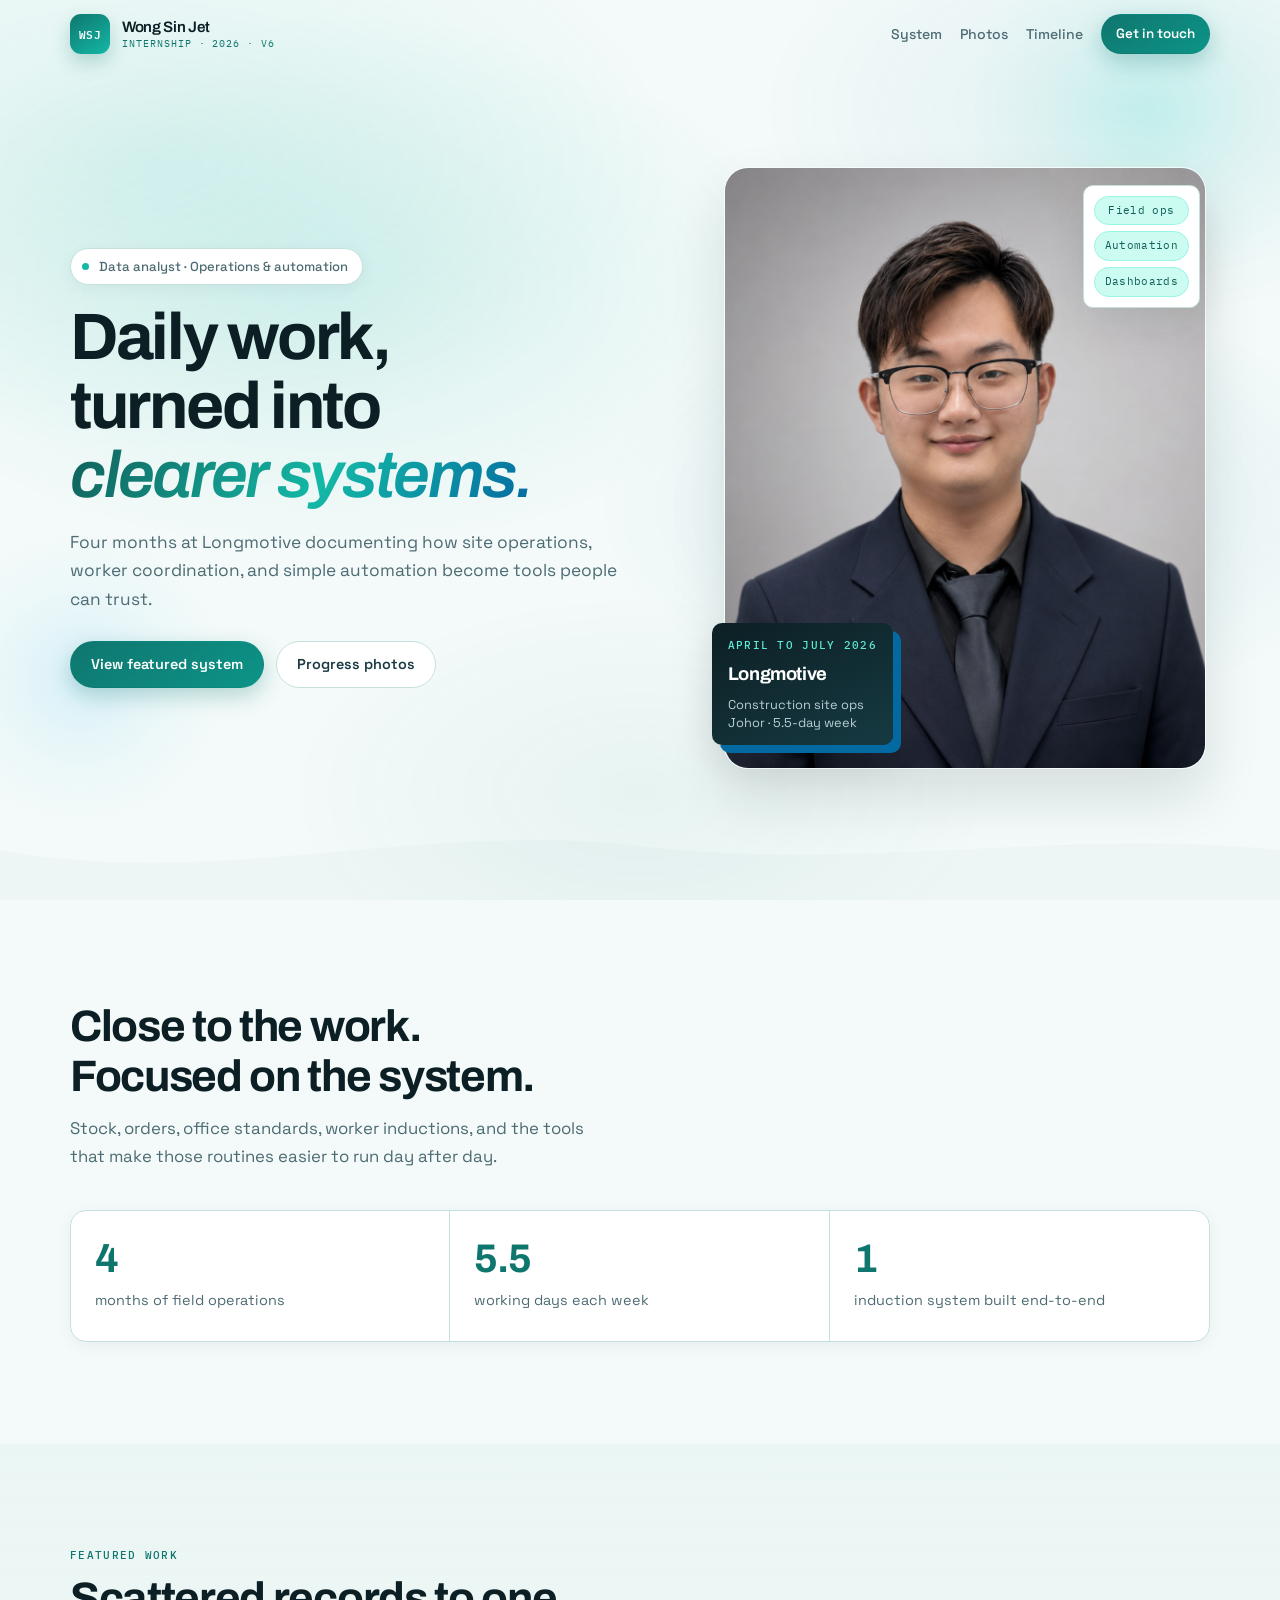
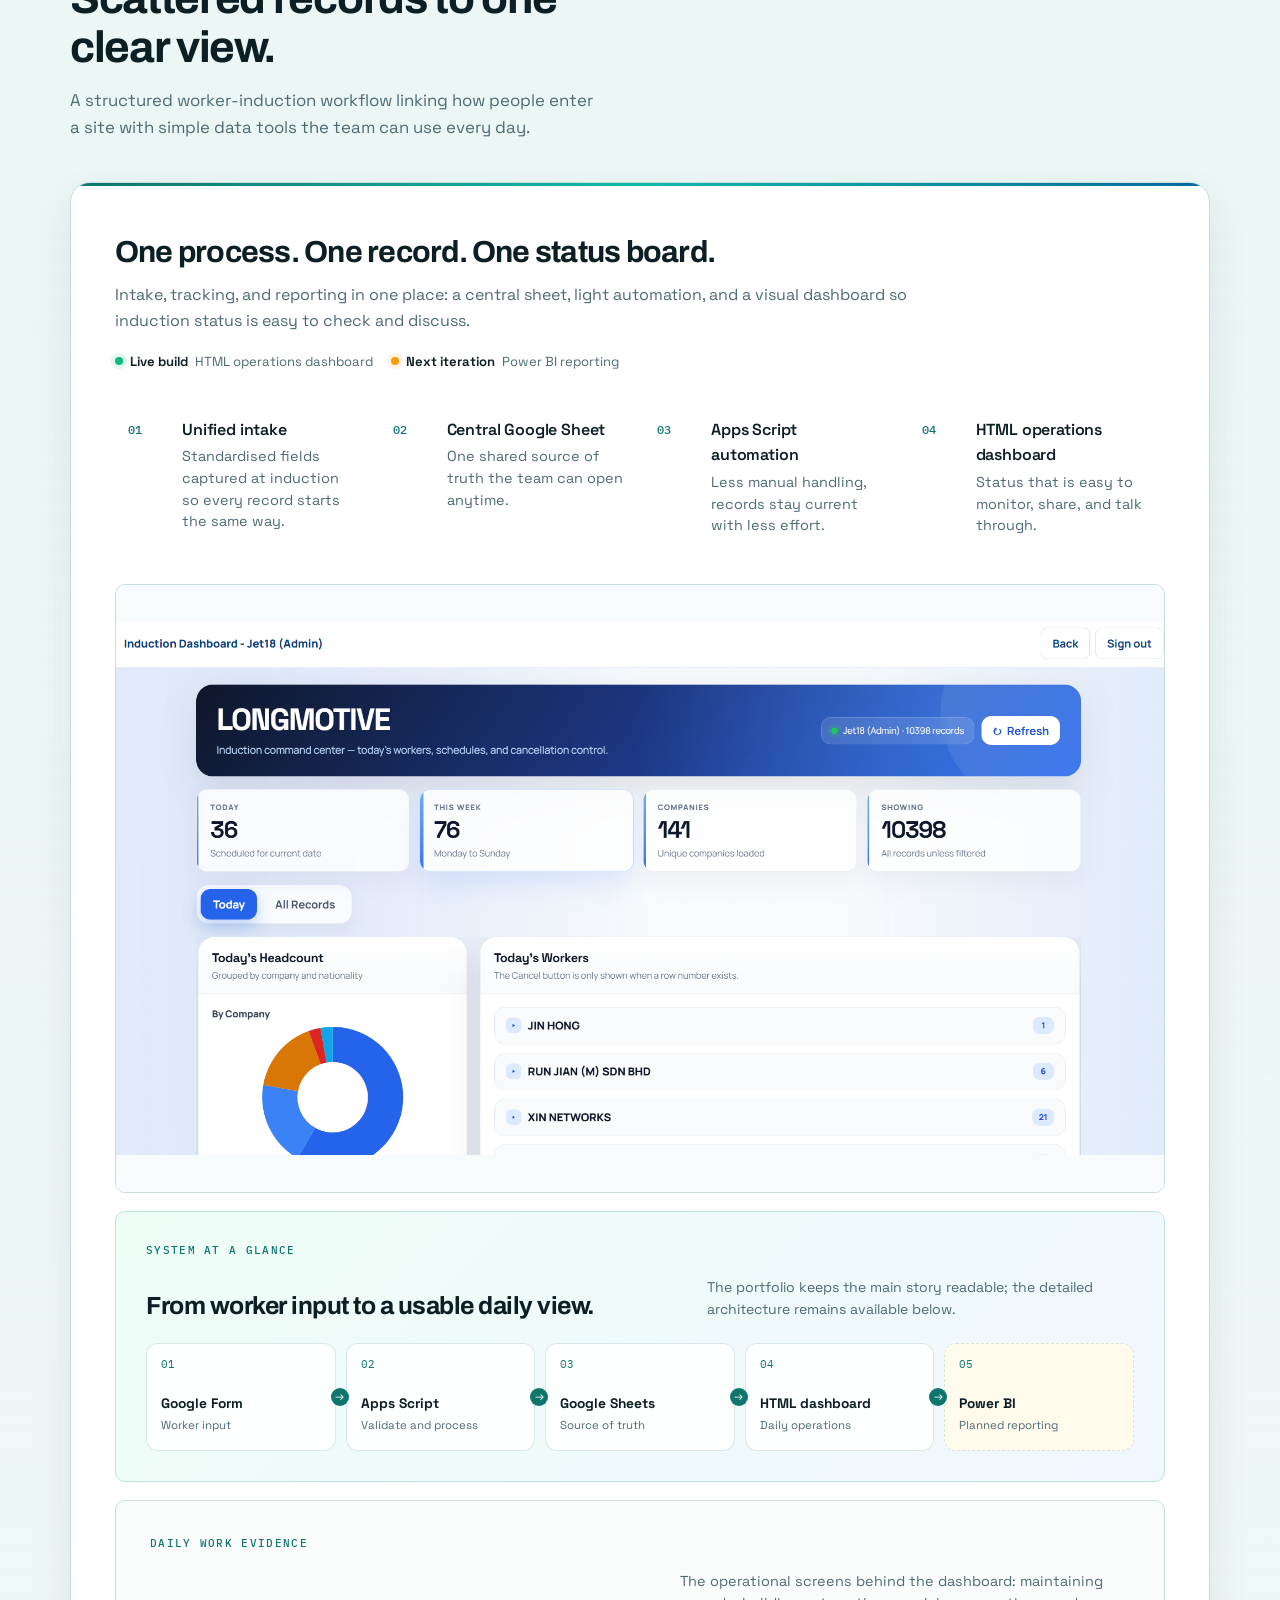
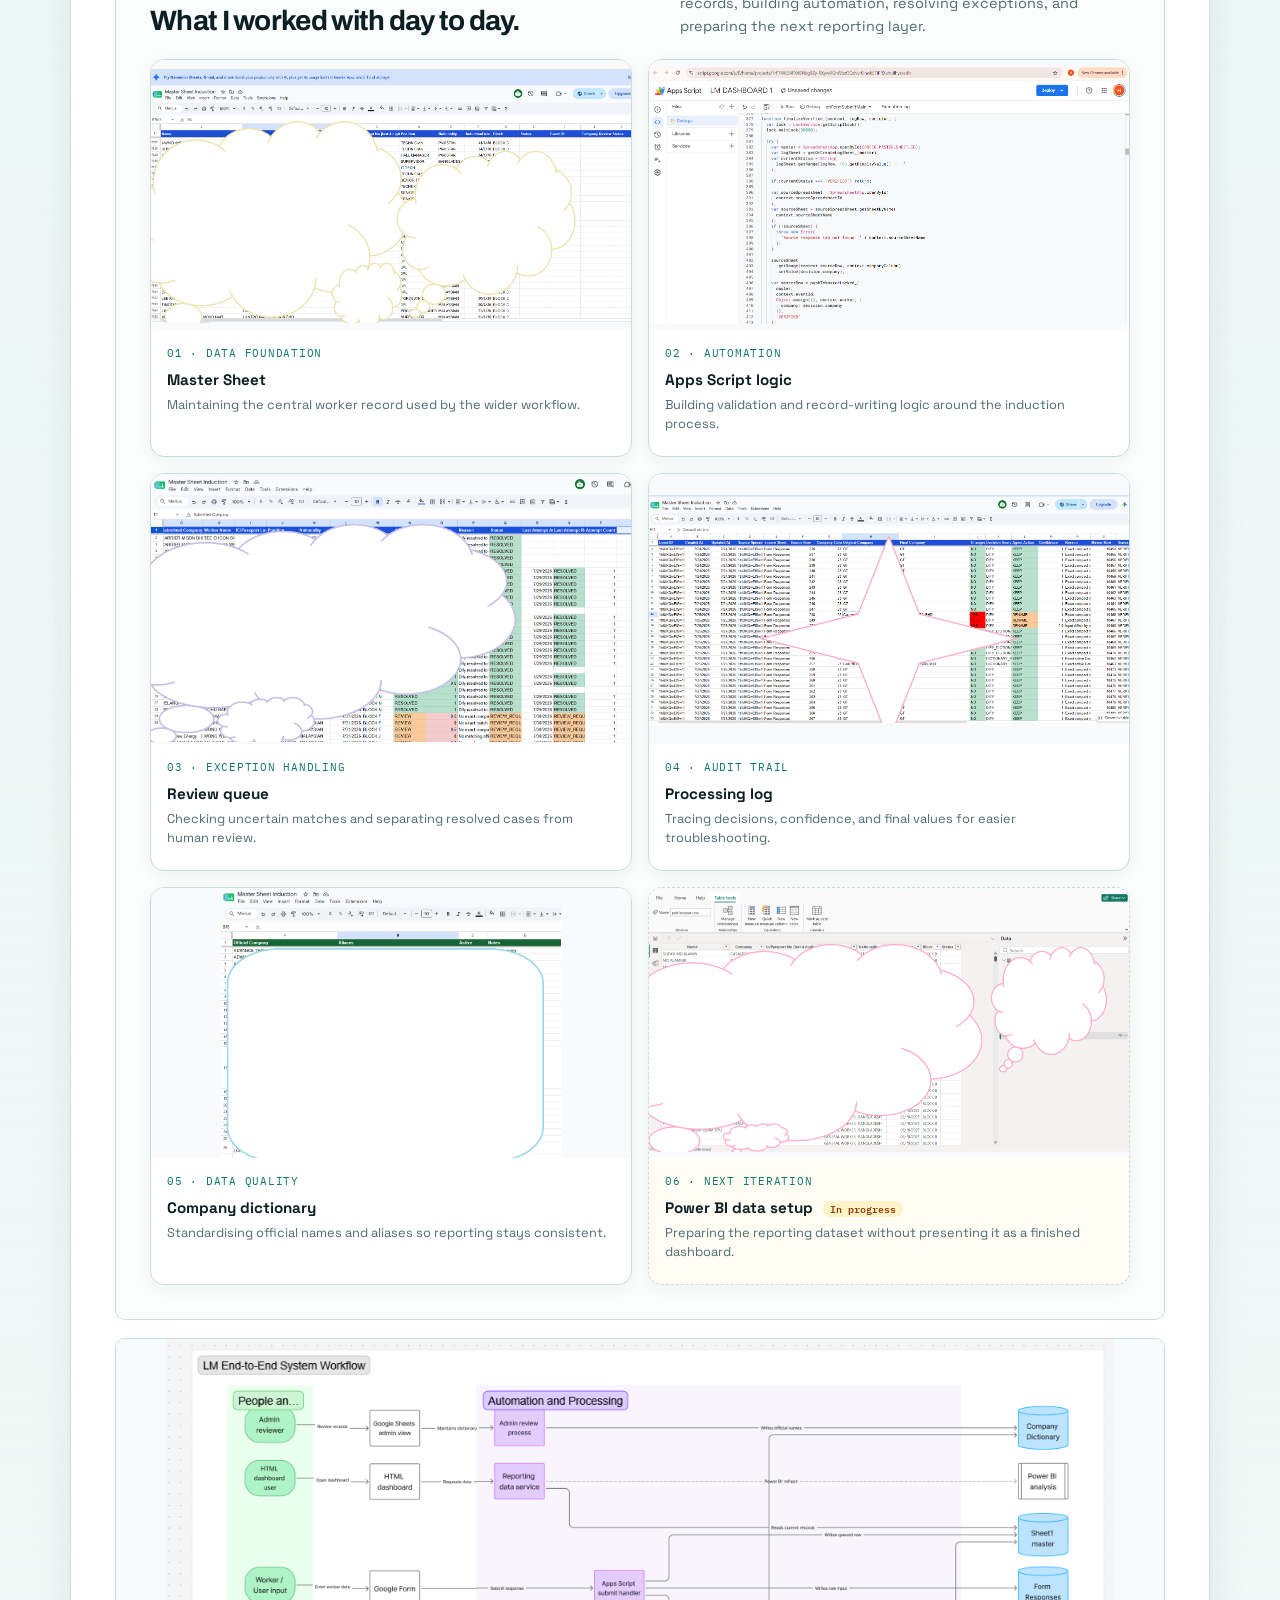
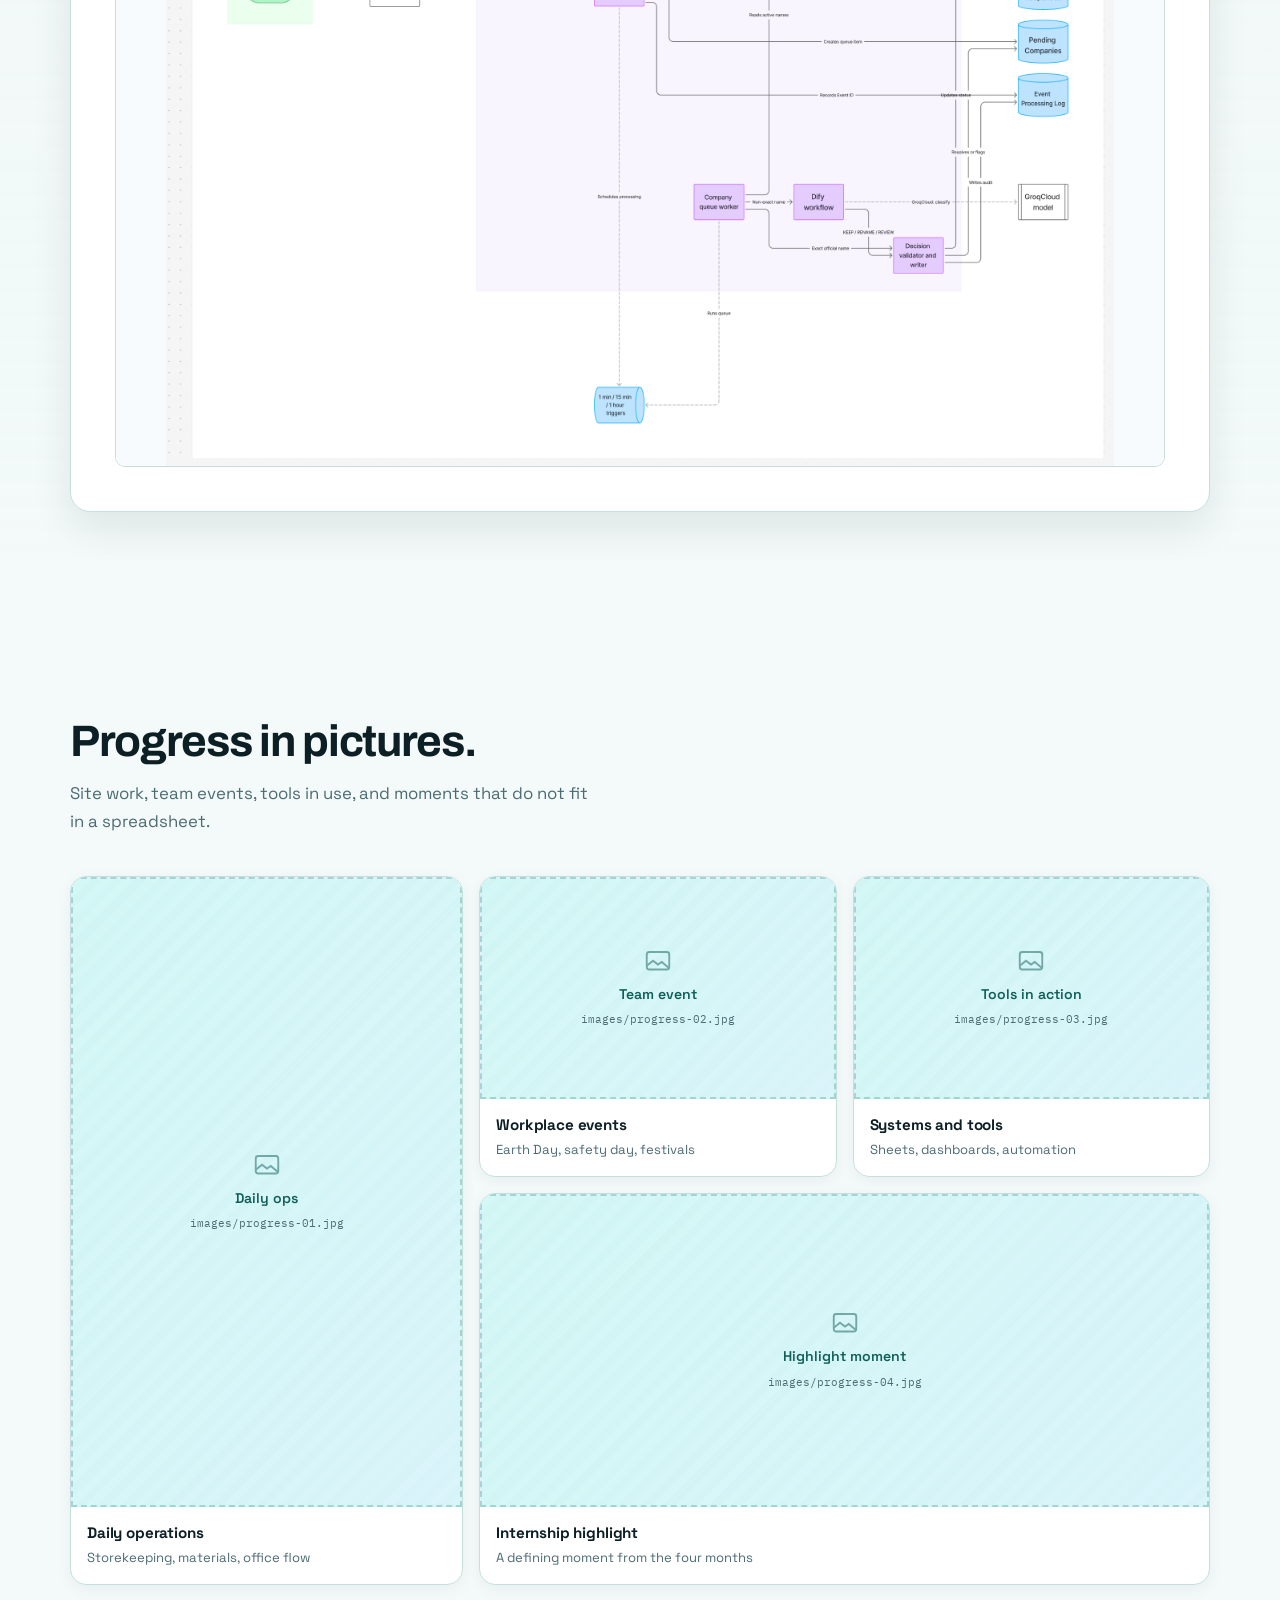
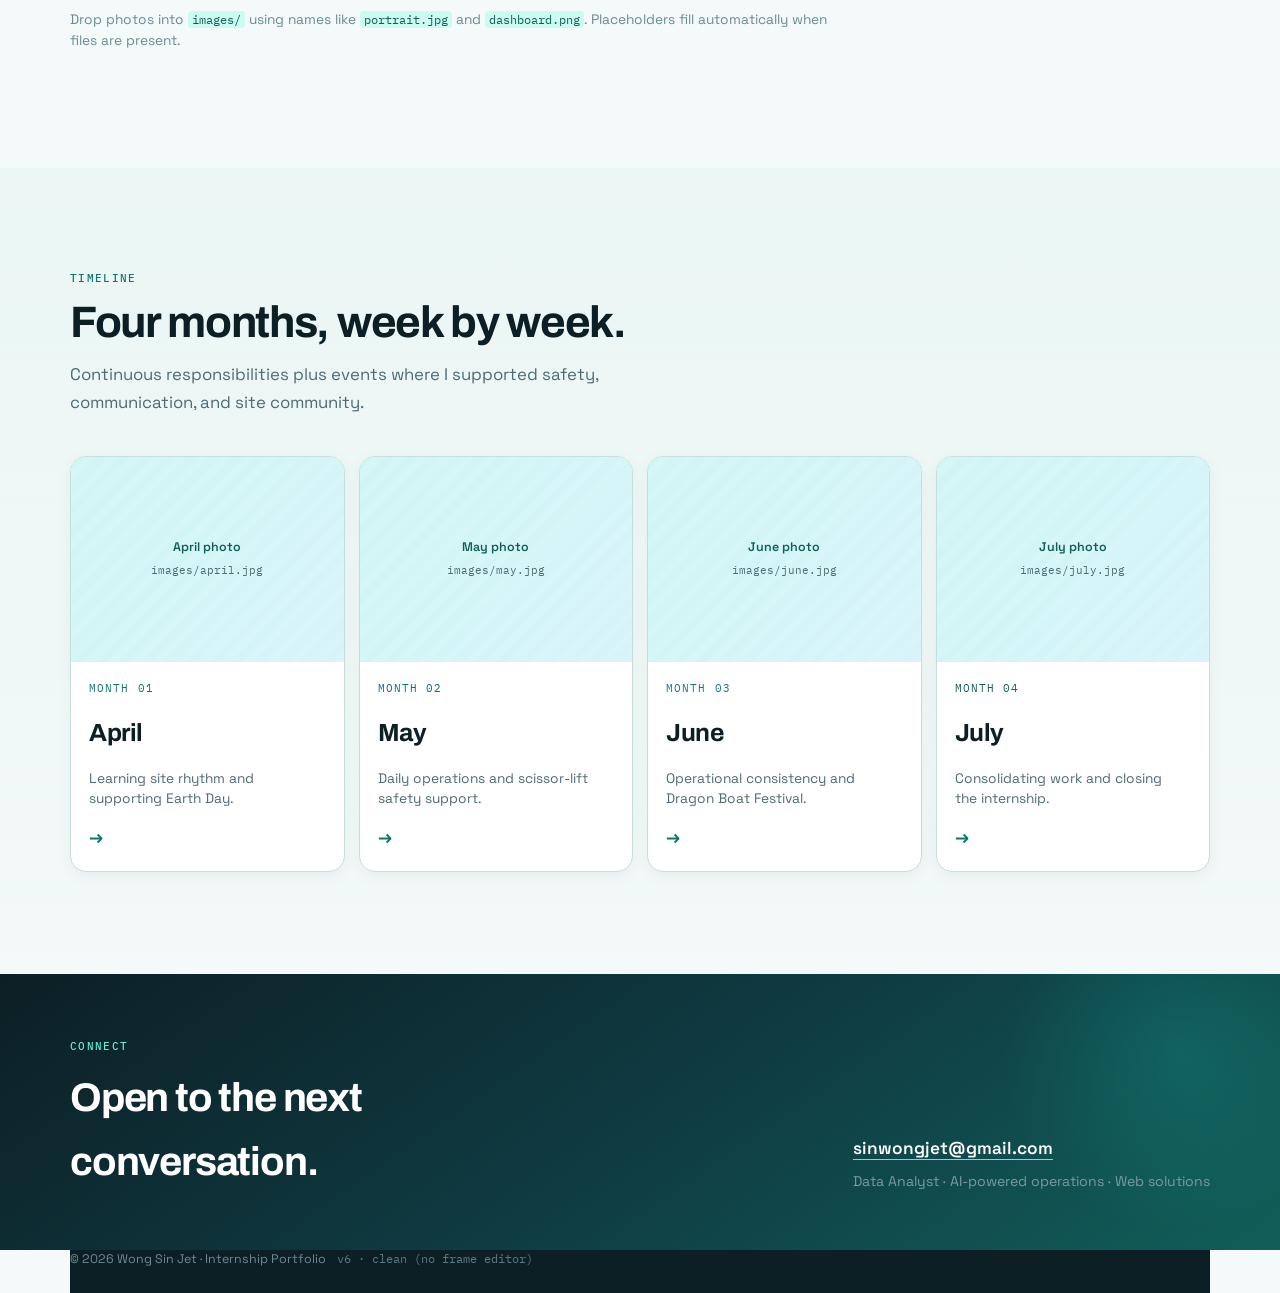
==== index.html @ 9bada12c "Add daily system work gallery" ====
<!DOCTYPE html>
<html lang="en">
<head>
  <meta charset="utf-8">
  <meta name="viewport" content="width=device-width, initial-scale=1">
  <title>Wong Sin Jet - Internship Portfolio 2026 (v6)</title>
  <meta name="description" content="Internship portfolio by Wong Sin Jet: four months of site operations, worker coordination, and practical automation at Longmotive.">
  <link rel="stylesheet" href="style-v6.css">
</head>
<body>
  <!-- Light ambient motion: soft orbs + few bubbles + one wave (no CSS blur filters) -->
  <div class="bg-glow" aria-hidden="true">
    <div class="water-wash"></div>
    <span class="orb orb-a"></span>
    <span class="orb orb-b"></span>
    <span class="orb orb-c"></span>
    <div class="bubbles">
      <span></span><span></span><span></span>
    </div>
    <div class="wave-band">
      <svg viewBox="0 0 2880 90" preserveAspectRatio="none" aria-hidden="true">
        <path d="M0,40 C240,80 480,10 720,36 C960,62 1200,18 1440,40 C1680,62 1920,10 2160,36 C2400,62 2640,18 2880,40 L2880,90 L0,90 Z"></path>
      </svg>
    </div>
  </div>

  <header class="site-header" id="top">
    <div class="header-inner">
      <a class="brand" href="index.html">
        <span class="brand-mark">WSJ</span>
        <span class="brand-text">Wong Sin Jet<small>Internship · 2026 · v6</small></span>
      </a>
      <nav class="nav-links" aria-label="Primary">
        <a href="#project">System</a>
        <a href="#gallery">Photos</a>
        <a href="#months">Timeline</a>
        <a class="btn btn-sm btn-primary" href="mailto:sinwongjet@gmail.com">Get in touch</a>
      </nav>
    </div>
  </header>

  <main>
    <!-- HERO: asymmetric split -->
    <section class="hero">
      <div class="wrap hero-grid">
        <div class="hero-copy reveal">
          <span class="pill">
            <span class="pill-dot" aria-hidden="true"></span>
            Data analyst · Operations &amp; automation
          </span>
          <h1>
            Daily work, turned into
            <em>clearer systems.</em>
          </h1>
          <p class="lead">
            Four months at Longmotive documenting how site operations, worker coordination,
            and simple automation become tools people can trust.
          </p>
          <div class="hero-actions">
            <a class="btn btn-primary" href="#project">View featured system</a>
            <a class="btn btn-ghost" href="#gallery">Progress photos</a>
          </div>
        </div>

        <div class="hero-visual reveal delay-1">
          <div class="portrait-frame">
            <div class="photo-slot portrait-slot">
              <img src="images/portrait.jpg" alt="Wong Sin Jet at Longmotive" data-photo>
              <div class="photo-placeholder">
                <svg viewBox="0 0 24 24" fill="none" stroke="currentColor" stroke-width="1.5" aria-hidden="true">
                  <path d="M12 12a4 4 0 1 0 0-8 4 4 0 0 0 0 8Z"/>
                  <path d="M4 20c0-3.3 3.6-6 8-6s8 2.7 8 6"/>
                </svg>
                <span>Personal photo</span>
                <small>images/portrait.jpg</small>
              </div>
            </div>
            <div class="float-card float-meta">
              <span class="eyebrow">April to July 2026</span>
              <strong>Longmotive</strong>
              <p>Construction site ops<br>Johor · 5.5-day week</p>
            </div>
            <div class="float-card float-tags" aria-hidden="true">
              <span>Field ops</span>
              <span>Automation</span>
              <span>Dashboards</span>
            </div>
          </div>
        </div>
      </div>
    </section>

    <!-- ROLE + METRICS -->
    <section class="section" id="role">
      <div class="wrap">
        <div class="section-head reveal">
          <h2>Close to the work.<br>Focused on the system.</h2>
          <p>
            Stock, orders, office standards, worker inductions, and the tools that make those
            routines easier to run day after day.
          </p>
        </div>
        <div class="stats reveal">
          <div class="stat">
            <b>4</b>
            <span>months of field operations</span>
          </div>
          <div class="stat">
            <b>5.5</b>
            <span>working days each week</span>
          </div>
          <div class="stat">
            <b>1</b>
            <span>induction system built end-to-end</span>
          </div>
        </div>
      </div>
    </section>

    <!-- FEATURED PROJECT -->
    <section class="section section-tint" id="project">
      <div class="wrap">
        <div class="section-head reveal">
          <span class="eyebrow">Featured work</span>
          <h2>Scattered records to one clear view.</h2>
          <p>
            A structured worker-induction workflow linking how people enter a site with
            simple data tools the team can use every day.
          </p>
        </div>

        <article class="project reveal">
          <div class="project-intro">
            <h3>One process. One record. One status board.</h3>
            <p>
              Intake, tracking, and reporting in one place: a central sheet, light automation,
              and a visual dashboard so induction status is easy to check and discuss.
            </p>
            <div class="project-status" aria-label="Project delivery status">
              <span><b class="status-dot live"></b><strong>Live build</strong> HTML operations dashboard</span>
              <span><b class="status-dot next"></b><strong>Next iteration</strong> Power BI reporting</span>
            </div>
          </div>

          <ol class="steps">
            <li>
              <div>
                <h4>Unified intake</h4>
                <p>Standardised fields captured at induction so every record starts the same way.</p>
              </div>
            </li>
            <li>
              <div>
                <h4>Central Google Sheet</h4>
                <p>One shared source of truth the team can open anytime.</p>
              </div>
            </li>
            <li>
              <div>
                <h4>Apps Script automation</h4>
                <p>Less manual handling, records stay current with less effort.</p>
              </div>
            </li>
            <li>
              <div>
                <h4>HTML operations dashboard</h4>
                <p>Status that is easy to monitor, share, and talk through.</p>
              </div>
            </li>
          </ol>

          <div class="shots">
            <figure class="shot shot-dashboard wide">
              <div class="photo-slot">
                <img src="images/dashboard.png" alt="Live Longmotive induction dashboard showing daily KPIs, company headcount, and worker records" data-photo>
                <div class="photo-placeholder">
                  <svg viewBox="0 0 24 24" fill="none" stroke="currentColor" stroke-width="1.5" aria-hidden="true">
                    <rect x="3" y="4" width="18" height="14" rx="2"/>
                    <path d="M7 14v-2M12 14V8M17 14v-4"/>
                  </svg>
                  <span>Dashboard</span>
                  <small>images/dashboard.png</small>
                </div>
              </div>
              <figcaption>
                <strong>Live operations dashboard</strong>
                <span>HTML dashboard · click the image to inspect the full interface</span>
              </figcaption>
            </figure>

            <section class="workflow-summary wide" aria-labelledby="workflow-summary-title">
              <div class="workflow-summary-copy">
                <span class="eyebrow">System at a glance</span>
                <h4 id="workflow-summary-title">From worker input to a usable daily view.</h4>
                <p>The portfolio keeps the main story readable; the detailed architecture remains available below.</p>
              </div>
              <ol class="flow-track">
                <li><span>01</span><strong>Google Form</strong><small>Worker input</small></li>
                <li><span>02</span><strong>Apps Script</strong><small>Validate and process</small></li>
                <li><span>03</span><strong>Google Sheets</strong><small>Source of truth</small></li>
                <li><span>04</span><strong>HTML dashboard</strong><small>Daily operations</small></li>
                <li class="planned"><span>05</span><strong>Power BI</strong><small>Planned reporting</small></li>
              </ol>
            </section>

            <section class="daily-work wide" aria-labelledby="daily-work-title">
              <div class="daily-work-head">
                <span class="eyebrow">Daily work evidence</span>
                <h4 id="daily-work-title">What I worked with day to day.</h4>
                <p>
                  The operational screens behind the dashboard: maintaining records,
                  building automation, resolving exceptions, and preparing the next reporting layer.
                </p>
              </div>

              <div class="daily-work-grid">
                <figure class="work-shot">
                  <div class="photo-slot">
                    <img src="images/daily-master-sheet.png" alt="Master Sheet Induction used as the central source of truth for worker records" data-photo loading="lazy" decoding="async">
                    <div class="photo-placeholder">
                      <span>Master Sheet</span>
                      <small>images/daily-master-sheet.png</small>
                    </div>
                  </div>
                  <figcaption>
                    <span class="work-kicker">01 · Data foundation</span>
                    <strong>Master Sheet</strong>
                    <span>Maintaining the central worker record used by the wider workflow.</span>
                  </figcaption>
                </figure>

                <figure class="work-shot">
                  <div class="photo-slot">
                    <img src="images/daily-apps-script.png" alt="Google Apps Script code used to validate, process, and write verified induction records" data-photo loading="lazy" decoding="async">
                    <div class="photo-placeholder">
                      <span>Apps Script</span>
                      <small>images/daily-apps-script.png</small>
                    </div>
                  </div>
                  <figcaption>
                    <span class="work-kicker">02 · Automation</span>
                    <strong>Apps Script logic</strong>
                    <span>Building validation and record-writing logic around the induction process.</span>
                  </figcaption>
                </figure>

                <figure class="work-shot">
                  <div class="photo-slot">
                    <img src="images/daily-review-queue.png" alt="Google Sheet review queue showing resolved and review-required company matching cases" data-photo loading="lazy" decoding="async">
                    <div class="photo-placeholder">
                      <span>Review Queue</span>
                      <small>images/daily-review-queue.png</small>
                    </div>
                  </div>
                  <figcaption>
                    <span class="work-kicker">03 · Exception handling</span>
                    <strong>Review queue</strong>
                    <span>Checking uncertain matches and separating resolved cases from human review.</span>
                  </figcaption>
                </figure>

                <figure class="work-shot">
                  <div class="photo-slot">
                    <img src="images/daily-processing-log.png" alt="Event processing log recording source data, decisions, confidence, and final company values" data-photo loading="lazy" decoding="async">
                    <div class="photo-placeholder">
                      <span>Processing Log</span>
                      <small>images/daily-processing-log.png</small>
                    </div>
                  </div>
                  <figcaption>
                    <span class="work-kicker">04 · Audit trail</span>
                    <strong>Processing log</strong>
                    <span>Tracing decisions, confidence, and final values for easier troubleshooting.</span>
                  </figcaption>
                </figure>

                <figure class="work-shot">
                  <div class="photo-slot">
                    <img src="images/daily-company-dictionary.png" alt="Company dictionary Google Sheet containing approved company names, aliases, and active status" data-photo loading="lazy" decoding="async">
                    <div class="photo-placeholder">
                      <span>Company Dictionary</span>
                      <small>images/daily-company-dictionary.png</small>
                    </div>
                  </div>
                  <figcaption>
                    <span class="work-kicker">05 · Data quality</span>
                    <strong>Company dictionary</strong>
                    <span>Standardising official names and aliases so reporting stays consistent.</span>
                  </figcaption>
                </figure>

                <figure class="work-shot work-shot-planned">
                  <div class="photo-slot">
                    <img src="images/daily-power-bi-setup.png" alt="Power BI data table setup for the planned reporting dashboard" data-photo loading="lazy" decoding="async">
                    <div class="photo-placeholder">
                      <span>Power BI Setup</span>
                      <small>images/daily-power-bi-setup.png</small>
                    </div>
                  </div>
                  <figcaption>
                    <span class="work-kicker">06 · Next iteration</span>
                    <strong>Power BI data setup <small class="work-badge">In progress</small></strong>
                    <span>Preparing the reporting dataset without presenting it as a finished dashboard.</span>
                  </figcaption>
                </figure>
              </div>
            </section>

            <figure class="shot shot-workflow wide">
              <div class="photo-slot">
                <img src="images/workflow.png" alt="Detailed end-to-end system workflow linking people, automation, data stores, dashboard, and planned Power BI reporting" data-photo>
                <div class="photo-placeholder">
                  <svg viewBox="0 0 24 24" fill="none" stroke="currentColor" stroke-width="1.5" aria-hidden="true">
                    <rect x="3" y="4" width="18" height="14" rx="2"/>
                    <path d="M3 15l5-4 4 3 3-2 6 5"/>
                  </svg>
                  <span>Workflow overview</span>
                  <small>images/workflow.png</small>
                </div>
              </div>
              <figcaption>
                <strong>Detailed system architecture</strong>
                <span>Full workflow · click to open at the largest available size</span>
              </figcaption>
            </figure>
          </div>
        </article>
      </div>
    </section>

    <!-- PROGRESS PHOTOS -->
    <section class="section" id="gallery">
      <div class="wrap">
        <div class="section-head reveal">
          <h2>Progress in pictures.</h2>
          <p>
            Site work, team events, tools in use, and moments that do not fit in a spreadsheet.
          </p>
        </div>

        <div class="gallery reveal">
          <figure class="gallery-item tall">
            <div class="photo-slot">
              <img src="images/progress-01.jpg" alt="Daily site operations" data-photo>
              <div class="photo-placeholder">
                <svg viewBox="0 0 24 24" fill="none" stroke="currentColor" stroke-width="1.5" aria-hidden="true">
                  <rect x="3" y="4" width="18" height="14" rx="2"/>
                  <path d="M3 15l5-4 4 3 3-2 6 5"/>
                </svg>
                <span>Daily ops</span>
                <small>images/progress-01.jpg</small>
              </div>
            </div>
            <figcaption>
              <strong>Daily operations</strong>
              <span>Storekeeping, materials, office flow</span>
            </figcaption>
          </figure>

          <figure class="gallery-item">
            <div class="photo-slot">
              <img src="images/progress-02.jpg" alt="Workplace event" data-photo>
              <div class="photo-placeholder">
                <svg viewBox="0 0 24 24" fill="none" stroke="currentColor" stroke-width="1.5" aria-hidden="true">
                  <rect x="3" y="4" width="18" height="14" rx="2"/>
                  <path d="M3 15l5-4 4 3 3-2 6 5"/>
                </svg>
                <span>Team event</span>
                <small>images/progress-02.jpg</small>
              </div>
            </div>
            <figcaption>
              <strong>Workplace events</strong>
              <span>Earth Day, safety day, festivals</span>
            </figcaption>
          </figure>

          <figure class="gallery-item">
            <div class="photo-slot">
              <img src="images/progress-03.jpg" alt="Tools and systems" data-photo>
              <div class="photo-placeholder">
                <svg viewBox="0 0 24 24" fill="none" stroke="currentColor" stroke-width="1.5" aria-hidden="true">
                  <rect x="3" y="4" width="18" height="14" rx="2"/>
                  <path d="M3 15l5-4 4 3 3-2 6 5"/>
                </svg>
                <span>Tools in action</span>
                <small>images/progress-03.jpg</small>
              </div>
            </div>
            <figcaption>
              <strong>Systems and tools</strong>
              <span>Sheets, dashboards, automation</span>
            </figcaption>
          </figure>

          <figure class="gallery-item wide">
            <div class="photo-slot">
              <img src="images/progress-04.jpg" alt="Internship highlight" data-photo>
              <div class="photo-placeholder">
                <svg viewBox="0 0 24 24" fill="none" stroke="currentColor" stroke-width="1.5" aria-hidden="true">
                  <rect x="3" y="4" width="18" height="14" rx="2"/>
                  <path d="M3 15l5-4 4 3 3-2 6 5"/>
                </svg>
                <span>Highlight moment</span>
                <small>images/progress-04.jpg</small>
              </div>
            </div>
            <figcaption>
              <strong>Internship highlight</strong>
              <span>A defining moment from the four months</span>
            </figcaption>
          </figure>
        </div>

        <p class="gallery-hint reveal">
          Drop photos into <code>images/</code> using names like <code>portrait.jpg</code> and
          <code>dashboard.png</code>. Placeholders fill automatically when files are present.
        </p>
      </div>
    </section>

    <!-- TIMELINE -->
    <section class="section section-tint" id="months">
      <div class="wrap">
        <div class="section-head reveal">
          <span class="eyebrow">Timeline</span>
          <h2>Four months, week by week.</h2>
          <p>
            Continuous responsibilities plus events where I supported safety, communication,
            and site community.
          </p>
        </div>

        <div class="month-grid">
          <a class="month reveal delay-1" href="april.html">
            <div class="month-photo photo-slot">
              <img src="images/april.jpg" alt="April internship" data-photo>
              <div class="photo-placeholder compact">
                <span>April photo</span>
                <small>images/april.jpg</small>
              </div>
            </div>
            <div class="month-body">
              <span class="num">Month 01</span>
              <h3>April</h3>
              <p>Learning site rhythm and supporting Earth Day.</p>
              <span class="arrow" aria-hidden="true">→</span>
            </div>
          </a>

          <a class="month reveal delay-2" href="may.html">
            <div class="month-photo photo-slot">
              <img src="images/may.jpg" alt="May internship" data-photo>
              <div class="photo-placeholder compact">
                <span>May photo</span>
                <small>images/may.jpg</small>
              </div>
            </div>
            <div class="month-body">
              <span class="num">Month 02</span>
              <h3>May</h3>
              <p>Daily operations and scissor-lift safety support.</p>
              <span class="arrow" aria-hidden="true">→</span>
            </div>
          </a>

          <a class="month reveal delay-3" href="june.html">
            <div class="month-photo photo-slot">
              <img src="images/june.jpg" alt="June internship" data-photo>
              <div class="photo-placeholder compact">
                <span>June photo</span>
                <small>images/june.jpg</small>
              </div>
            </div>
            <div class="month-body">
              <span class="num">Month 03</span>
              <h3>June</h3>
              <p>Operational consistency and Dragon Boat Festival.</p>
              <span class="arrow" aria-hidden="true">→</span>
            </div>
          </a>

          <a class="month reveal delay-4" href="july.html">
            <div class="month-photo photo-slot">
              <img src="images/july.jpg" alt="July internship" data-photo>
              <div class="photo-placeholder compact">
                <span>July photo</span>
                <small>images/july.jpg</small>
              </div>
            </div>
            <div class="month-body">
              <span class="num">Month 04</span>
              <h3>July</h3>
              <p>Consolidating work and closing the internship.</p>
              <span class="arrow" aria-hidden="true">→</span>
            </div>
          </a>
        </div>
      </div>
    </section>
  </main>

  <section class="contact">
    <div class="wrap contact-grid reveal">
      <div>
        <span class="eyebrow">Connect</span>
        <h2>Open to the next conversation.</h2>
      </div>
      <p>
        <a href="mailto:sinwongjet@gmail.com">sinwongjet@gmail.com</a>
        <span class="role-line">Data Analyst · AI-powered operations · Web solutions</span>
      </p>
    </div>
  </section>

  <footer class="footer wrap">
    © 2026 Wong Sin Jet · Internship Portfolio
    <span class="version-tag">v6 · clean (no frame editor)</span>
  </footer>

  <script>
    (function () {
      var header = document.querySelector('.site-header');
      if (header) {
        var onScroll = function () {
          header.classList.toggle('scrolled', window.scrollY > 10);
        };
        onScroll();
        window.addEventListener('scroll', onScroll, { passive: true });
      }

      document.querySelectorAll('img[data-photo]').forEach(function (img) {
        var slot = img.closest('.photo-slot');
        function show() { if (slot) slot.classList.add('has-image'); }
        function hide() {
          img.style.display = 'none';
          if (slot) slot.classList.remove('has-image');
        }
        img.addEventListener('load', show);
        img.addEventListener('error', hide);
        if (img.complete) {
          if (img.naturalWidth > 0) show();
          else hide();
        }
      });

      var reveals = document.querySelectorAll('.reveal');
      if (!reveals.length) return;
      if (window.matchMedia('(prefers-reduced-motion: reduce)').matches) {
        reveals.forEach(function (el) { el.classList.add('visible'); });
        return;
      }
      if (!('IntersectionObserver' in window)) {
        reveals.forEach(function (el) { el.classList.add('visible'); });
        return;
      }
      var observer = new IntersectionObserver(function (entries) {
        entries.forEach(function (entry) {
          if (entry.isIntersecting) {
            entry.target.classList.add('visible');
            observer.unobserve(entry.target);
          }
        });
      }, { threshold: 0.12, rootMargin: '0px 0px -36px 0px' });
      reveals.forEach(function (el) { observer.observe(el); });
    })();
  </script>
  <script src="lightbox.js"></script>
</body>
</html>
---- style-v6.css ----
/* Wong Sin Jet Portfolio — v4 (smooth + light ambient motion)
   Same design as v3, with cheap GPU-friendly background animation:
   - Soft radial orbs (NO filter:blur, NO mix-blend-mode)
   - Only animate transform + opacity
   - 3 bubbles + 1 slow wash drift + optional soft wave
   - Still much lighter than v1/v2
*/

@import url('https://fonts.googleapis.com/css2?family=Archivo:ital,wght@0,400;0,500;0,600;0,700;1,500&family=IBM+Plex+Mono:wght@400;500&family=Space+Grotesk:wght@400;500;600;700&display=swap');

:root {
  --ink: #0c1f24;
  --ink-soft: #1a3a42;
  --muted: #4d6b73;
  --muted-2: #6b8a92;
  --paper: #f3faf9;
  --paper-2: #e6f4f2;
  --line: #c5e0dc;
  --line-soft: rgba(15, 118, 110, 0.1);
  --primary: #0f766e;
  --primary-bright: #14b8a6;
  --primary-deep: #115e59;
  --accent: #0369a1;
  --accent-soft: #e0f2fe;
  --aqua: #ccfbf1;
  --card: #ffffff;
  --shadow-sm: 0 4px 16px rgba(12, 31, 36, 0.05);
  --shadow-md: 0 16px 40px rgba(12, 31, 36, 0.09);
  --shadow-lg: 0 28px 56px rgba(12, 31, 36, 0.12);
  --radius: 16px;
  --radius-sm: 10px;
  --radius-pill: 999px;
  --ease: cubic-bezier(0.16, 1, 0.3, 1);
  --font-display: 'Archivo', system-ui, sans-serif;
  --font-body: 'Space Grotesk', system-ui, sans-serif;
  --font-mono: 'IBM Plex Mono', ui-monospace, monospace;
  --header-h: 68px;
  --space-section: clamp(4.5rem, 8vw, 7rem);
}

*, *::before, *::after { box-sizing: border-box; }
html { scroll-behavior: smooth; }
body {
  margin: 0;
  color: var(--ink);
  background: var(--paper);
  font-family: var(--font-body);
  font-size: 16px;
  line-height: 1.6;
  overflow-x: hidden;
  -webkit-font-smoothing: antialiased;
}
img { max-width: 100%; display: block; }
a { color: inherit; text-decoration: none; }
h1, h2, h3, h4, p { margin-top: 0; text-wrap: pretty; }
button, a, .btn, .month { cursor: pointer; }

.wrap {
  width: min(1140px, calc(100% - 48px));
  margin-inline: auto;
}

/* ========== AMBIENT (light motion, cheap) ==========
   Safe rules:
   - animate ONLY transform / opacity
   - soft color via radial-gradient (already soft) — never filter:blur()
   - no mix-blend-mode, no backdrop-filter on this layer
   - few elements only
*/
.bg-glow {
  position: fixed;
  inset: 0;
  pointer-events: none;
  z-index: 0;
  overflow: hidden;
  background:
    radial-gradient(ellipse 70% 55% at 12% 18%, rgba(20, 184, 166, 0.10) 0%, transparent 58%),
    radial-gradient(ellipse 55% 45% at 88% 12%, rgba(3, 105, 161, 0.07) 0%, transparent 52%),
    radial-gradient(ellipse 50% 40% at 50% 88%, rgba(15, 118, 110, 0.05) 0%, transparent 55%);
}

/* slow wash drift — one layer, transform only */
.water-wash {
  position: absolute;
  inset: -12%;
  background:
    radial-gradient(ellipse 50% 40% at 30% 35%, rgba(20, 184, 166, 0.12) 0%, transparent 60%),
    radial-gradient(ellipse 45% 35% at 72% 55%, rgba(3, 105, 161, 0.09) 0%, transparent 55%);
  animation: wash-drift 28s ease-in-out infinite alternate;
}

/* soft orbs: NO filter:blur — gradient already soft */
.orb {
  position: absolute;
  border-radius: 50%;
  opacity: 0.55;
  animation: orb-float 22s ease-in-out infinite alternate;
}
.orb-a {
  width: 380px;
  height: 380px;
  top: -80px;
  right: -60px;
  background: radial-gradient(circle, rgba(94, 234, 212, 0.45) 0%, rgba(94, 234, 212, 0.12) 40%, transparent 68%);
  animation-duration: 26s;
}
.orb-b {
  width: 300px;
  height: 300px;
  bottom: 8%;
  left: -70px;
  background: radial-gradient(circle, rgba(125, 211, 252, 0.4) 0%, rgba(125, 211, 252, 0.1) 42%, transparent 68%);
  animation-duration: 30s;
  animation-delay: -8s;
}
.orb-c {
  width: 220px;
  height: 220px;
  top: 42%;
  right: 18%;
  background: radial-gradient(circle, rgba(15, 118, 110, 0.22) 0%, transparent 70%);
  opacity: 0.4;
  animation-duration: 24s;
  animation-delay: -4s;
}

/* 3 small bubbles only */
.bubbles {
  position: absolute;
  inset: 0;
}
.bubbles span {
  position: absolute;
  bottom: -24px;
  border-radius: 50%;
  border: 1px solid rgba(15, 118, 110, 0.14);
  background: radial-gradient(circle at 30% 30%, rgba(255, 255, 255, 0.55), rgba(153, 246, 228, 0.12) 50%, transparent 70%);
  animation: bubble-rise linear infinite;
  opacity: 0;
}
.bubbles span:nth-child(1) {
  left: 18%;
  width: 8px;
  height: 8px;
  animation-duration: 18s;
}
.bubbles span:nth-child(2) {
  left: 52%;
  width: 11px;
  height: 11px;
  animation-duration: 22s;
  animation-delay: 4s;
}
.bubbles span:nth-child(3) {
  left: 78%;
  width: 7px;
  height: 7px;
  animation-duration: 16s;
  animation-delay: 9s;
}

/* single soft wave band */
.wave-band {
  position: absolute;
  left: 0;
  right: 0;
  bottom: 0;
  height: 90px;
  opacity: 0.35;
  overflow: hidden;
}
.wave-band svg {
  position: absolute;
  left: 0;
  bottom: 0;
  width: 200%;
  height: 100%;
  min-width: 1000px;
  fill: rgba(15, 118, 110, 0.07);
  animation: wave-slide 24s linear infinite;
}

/* unused heavy layers stay hidden if old markup sneaks in */
.water-caustics {
  display: none !important;
}

@keyframes wash-drift {
  from { transform: translate3d(0, 0, 0) scale(1); }
  to { transform: translate3d(-2.5%, 1.5%, 0) scale(1.04); }
}
@keyframes orb-float {
  from { transform: translate3d(0, 0, 0); }
  to { transform: translate3d(18px, -22px, 0); }
}
@keyframes bubble-rise {
  0% {
    transform: translate3d(0, 0, 0);
    opacity: 0;
  }
  12% { opacity: 0.4; }
  100% {
    transform: translate3d(8px, -100vh, 0);
    opacity: 0;
  }
}
@keyframes wave-slide {
  from { transform: translate3d(0, 0, 0); }
  to { transform: translate3d(-50%, 0, 0); }
}

/* ========== HEADER ========== */
.site-header {
  position: sticky;
  top: 0;
  z-index: 100;
  height: var(--header-h);
  display: flex;
  align-items: center;
  transition: background 0.3s var(--ease), box-shadow 0.3s var(--ease), backdrop-filter 0.3s;
}
.site-header.scrolled {
  /* solid-ish fill instead of live backdrop-filter blur (saves GPU on scroll) */
  background: rgba(243, 250, 249, 0.97);
  box-shadow: 0 1px 0 var(--line-soft), var(--shadow-sm);
}
.header-inner {
  display: flex;
  align-items: center;
  justify-content: space-between;
  gap: 20px;
  width: min(1140px, calc(100% - 48px));
  margin-inline: auto;
}
.brand {
  display: flex;
  align-items: center;
  gap: 12px;
  font-weight: 600;
  font-family: var(--font-display);
  letter-spacing: -0.02em;
}
.brand-mark {
  width: 40px; height: 40px;
  border-radius: 11px;
  display: grid;
  place-items: center;
  background: linear-gradient(145deg, var(--primary) 0%, var(--primary-bright) 100%);
  color: #fff;
  font-size: 0.68rem;
  font-family: var(--font-mono);
  letter-spacing: 0.04em;
  box-shadow: 0 8px 18px rgba(15, 118, 110, 0.25);
  transition: transform 0.3s var(--ease);
  flex-shrink: 0;
}
.brand:hover .brand-mark { transform: rotate(-5deg) scale(1.04); }
.brand-text {
  display: flex;
  flex-direction: column;
  line-height: 1.15;
  font-size: 0.95rem;
}
.brand-text small {
  font-family: var(--font-mono);
  font-size: 0.6rem;
  font-weight: 400;
  letter-spacing: 0.1em;
  text-transform: uppercase;
  color: var(--primary);
  margin-top: 2px;
}
.nav-links {
  display: flex;
  align-items: center;
  gap: 6px 18px;
  flex-wrap: wrap;
  font-size: 0.88rem;
  color: var(--muted);
  font-weight: 500;
}
.nav-links a:not(.btn) {
  position: relative;
  padding: 6px 0;
  transition: color 0.2s;
}
.nav-links a:not(.btn):hover { color: var(--ink); }
.nav-links a:not(.btn)::after {
  content: '';
  position: absolute;
  left: 0; bottom: 2px;
  width: 100%; height: 1.5px;
  background: var(--primary);
  transform: scaleX(0);
  transform-origin: right;
  transition: transform 0.3s var(--ease);
}
.nav-links a:not(.btn):hover::after {
  transform: scaleX(1);
  transform-origin: left;
}

/* ========== BUTTONS ========== */
.btn {
  display: inline-flex;
  align-items: center;
  justify-content: center;
  gap: 8px;
  border-radius: var(--radius-pill);
  font-weight: 600;
  font-size: 0.9rem;
  font-family: var(--font-body);
  padding: 11px 20px;
  border: 1px solid transparent;
  transition: transform 0.25s var(--ease), box-shadow 0.25s, background 0.25s, border-color 0.25s, color 0.25s;
  white-space: nowrap;
}
.btn:hover { transform: translateY(-2px); }
.btn:active { transform: translateY(0) scale(0.98); }
.btn:focus-visible {
  outline: 2px solid var(--primary);
  outline-offset: 3px;
}
.btn-sm { padding: 8px 14px; font-size: 0.84rem; }
.btn-primary {
  background: linear-gradient(145deg, var(--primary) 0%, #0d9488 100%);
  color: #fff;
  box-shadow: 0 8px 22px rgba(15, 118, 110, 0.28);
}
.btn-primary:hover { box-shadow: 0 12px 28px rgba(15, 118, 110, 0.36); }
.btn-ghost {
  background: #fff;
  border-color: var(--line);
  color: var(--ink-soft);
}
.btn-ghost:hover {
  border-color: var(--primary-bright);
  color: var(--primary-deep);
  background: #fff;
}

/* ========== LABELS ========== */
.eyebrow {
  display: block;
  font-family: var(--font-mono);
  font-size: 0.68rem;
  letter-spacing: 0.12em;
  text-transform: uppercase;
  color: var(--primary);
  font-weight: 500;
  margin-bottom: 10px;
}
.pill {
  display: inline-flex;
  align-items: center;
  gap: 10px;
  padding: 7px 14px 7px 11px;
  border-radius: var(--radius-pill);
  background: #fff;
  border: 1px solid var(--line);
  font-size: 0.82rem;
  color: var(--muted);
  font-weight: 500;
  box-shadow: var(--shadow-sm);
}
.pill-dot {
  width: 7px; height: 7px;
  border-radius: 50%;
  background: var(--primary-bright);
  /* no infinite box-shadow pulse (paint thrash) */
  flex-shrink: 0;
}

/* ========== HERO ========== */
main, .contact, .footer { position: relative; z-index: 1; }

.hero {
  padding: 40px 0 72px;
  min-height: calc(100dvh - var(--header-h));
  display: flex;
  align-items: center;
}
.hero-grid {
  display: grid;
  grid-template-columns: 1.15fr 0.95fr;
  gap: 48px 56px;
  align-items: center;
}
.hero-copy h1 {
  font-family: var(--font-display);
  font-size: clamp(2.4rem, 5.4vw, 4.1rem);
  line-height: 1.05;
  letter-spacing: -0.035em;
  font-weight: 700;
  margin: 18px 0 18px;
  max-width: 13ch;
  color: var(--ink);
}
.hero-copy h1 em {
  font-style: italic;
  font-weight: 600;
  color: var(--primary);
  /* static gradient text — no infinite shimmer repaint */
  background: linear-gradient(120deg, var(--primary-deep), var(--primary-bright) 55%, var(--accent));
  -webkit-background-clip: text;
  background-clip: text;
  color: transparent;
}
.lead {
  font-size: 1.08rem;
  color: var(--muted);
  max-width: 36rem;
  margin-bottom: 28px;
  line-height: 1.65;
}
.hero-actions {
  display: flex;
  flex-wrap: wrap;
  gap: 12px;
}

.hero-visual { position: relative; }
.portrait-frame { position: relative; padding: 4px; }
.portrait-slot {
  aspect-ratio: 4 / 5;
  border-radius: 24px;
  overflow: hidden;
  box-shadow: var(--shadow-lg);
  border: 1px solid rgba(255, 255, 255, 0.75);
  background: linear-gradient(160deg, #e0f2fe 0%, #ccfbf1 55%, #f0fdfa 100%);
}
.float-card {
  position: absolute;
  z-index: 3;
  background: #fff;
  border: 1px solid var(--line);
  border-radius: var(--radius-sm);
  box-shadow: var(--shadow-md);
}
.float-meta {
  left: -8px;
  bottom: 28px;
  padding: 14px 16px;
  max-width: 210px;
  background: linear-gradient(155deg, var(--ink) 0%, #163a42 100%);
  color: #fff;
  border: none;
  box-shadow: 8px 8px 0 var(--accent), var(--shadow-md);
}
.float-meta .eyebrow { color: #5eead4; margin-bottom: 6px; }
.float-meta strong {
  display: block;
  font-family: var(--font-display);
  font-size: 1.15rem;
  letter-spacing: -0.02em;
  margin-bottom: 6px;
}
.float-meta p {
  margin: 0;
  font-size: 0.8rem;
  color: #b8cfd4;
  line-height: 1.4;
}
.float-tags {
  right: 10px;
  top: 22px;
  display: flex;
  flex-direction: column;
  gap: 6px;
  padding: 10px;
}
.float-tags span {
  font-size: 0.7rem;
  font-family: var(--font-mono);
  letter-spacing: 0.03em;
  padding: 5px 10px;
  border-radius: var(--radius-pill);
  background: var(--aqua);
  color: var(--primary-deep);
  border: 1px solid #99f6e4;
  text-align: center;
  white-space: nowrap;
}

/* ========== SECTIONS ========== */
.section {
  padding: var(--space-section) 0;
  position: relative;
  z-index: 1;
}
.section-tint {
  background: linear-gradient(180deg, rgba(230, 244, 242, 0.65) 0%, transparent 100%);
}
.section-head {
  max-width: 560px;
  margin-bottom: 40px;
}
.section-head h2 {
  font-family: var(--font-display);
  font-size: clamp(1.85rem, 3.6vw, 2.75rem);
  line-height: 1.12;
  letter-spacing: -0.03em;
  margin: 0 0 14px;
  color: var(--ink);
}
.section-head p {
  color: var(--muted);
  font-size: 1.05rem;
  margin: 0;
  line-height: 1.65;
  max-width: 48ch;
}

/* Stats - not three equal generic cards: band with dividers */
.stats {
  display: grid;
  grid-template-columns: repeat(3, 1fr);
  gap: 0;
  border: 1px solid var(--line);
  border-radius: var(--radius);
  background: var(--card);
  box-shadow: var(--shadow-sm);
  overflow: hidden;
}
.stat {
  padding: 28px 24px;
  border-right: 1px solid var(--line);
  transition: background 0.25s;
}
.stat:last-child { border-right: 0; }
.stat:hover { background: var(--paper-2); }
.stat b {
  font-family: var(--font-display);
  font-size: 2.5rem;
  display: block;
  letter-spacing: -0.03em;
  line-height: 1;
  color: var(--primary);
  margin-bottom: 8px;
}
.stat span {
  color: var(--muted);
  font-size: 0.9rem;
  line-height: 1.4;
}

/* ========== PROJECT ========== */
.project {
  display: block;
  background: var(--card);
  border: 1px solid var(--line);
  border-radius: calc(var(--radius) + 4px);
  padding: clamp(24px, 4vw, 44px);
  box-shadow: var(--shadow-md);
  position: relative;
  overflow: hidden;
}
.project::before {
  content: '';
  position: absolute;
  top: 0; left: 0; right: 0;
  height: 3px;
  background: linear-gradient(90deg, var(--primary), var(--primary-bright), var(--accent));
}
.project h3 {
  font-family: var(--font-display);
  font-size: clamp(1.4rem, 2.4vw, 1.9rem);
  letter-spacing: -0.025em;
  line-height: 1.15;
  margin: 8px 0 12px;
}
.project-intro p {
  color: var(--muted);
  margin: 0 0 16px;
  line-height: 1.65;
  max-width: 52rem;
}
.project-status {
  display: flex;
  align-items: center;
  flex-wrap: wrap;
  gap: 10px 18px;
  margin: 0 0 28px;
  color: var(--muted);
  font-size: 0.82rem;
}
.project-status span {
  display: inline-flex;
  align-items: center;
  gap: 7px;
}
.project-status strong {
  color: var(--ink);
  font-weight: 650;
}
.status-dot {
  width: 8px;
  height: 8px;
  border-radius: 50%;
  flex: 0 0 auto;
}
.status-dot.live {
  background: #10b981;
  box-shadow: 0 0 0 4px rgba(16, 185, 129, 0.12);
}
.status-dot.next {
  background: #f59e0b;
  box-shadow: 0 0 0 4px rgba(245, 158, 11, 0.12);
}
.shots {
  display: grid;
  grid-template-columns: 1fr 1fr;
  gap: 18px;
}
.shot {
  margin: 0;
  border-radius: var(--radius-sm);
  overflow: hidden;
  border: 1px solid var(--line);
  background: var(--card);
  transition: transform 0.3s var(--ease), box-shadow 0.3s;
}
.shot:hover {
  transform: translateY(-3px);
  box-shadow: var(--shadow-md);
}
.shot.wide {
  grid-column: 1 / -1;
}
.shot .photo-slot { aspect-ratio: 16 / 10; }
.shot-dashboard .photo-slot { aspect-ratio: 1895 / 966; }
.shot-workflow .photo-slot { aspect-ratio: 16 / 10; }
.shot .photo-slot {
  background: #eef4f8;
}
.shot .photo-slot img {
  object-fit: contain;
  background: #f8fbfd;
}
.shot:hover .photo-slot.has-image img {
  transform: none;
}
.shot figcaption {
  padding: 12px 14px 14px;
  display: flex;
  flex-direction: column;
  gap: 3px;
}
.shot figcaption strong { font-size: 0.92rem; }
.shot figcaption span { font-size: 0.78rem; color: var(--muted); }

.workflow-summary {
  grid-column: 1 / -1;
  padding: clamp(20px, 3vw, 30px);
  border: 1px solid #b9e6df;
  border-radius: var(--radius-sm);
  background:
    linear-gradient(135deg, rgba(236, 253, 245, 0.9), rgba(239, 246, 255, 0.9));
}
.workflow-summary-copy {
  display: grid;
  grid-template-columns: minmax(0, 1fr) minmax(260px, 0.8fr);
  gap: 8px 28px;
  align-items: end;
  margin-bottom: 22px;
}
.workflow-summary-copy .eyebrow {
  grid-column: 1 / -1;
}
.workflow-summary h4 {
  margin: 0;
  font-family: var(--font-display);
  font-size: clamp(1.2rem, 2vw, 1.55rem);
  letter-spacing: -0.02em;
  line-height: 1.2;
  color: var(--ink);
}
.workflow-summary p {
  margin: 0;
  color: var(--muted);
  font-size: 0.88rem;
  line-height: 1.55;
}
.flow-track {
  list-style: none;
  margin: 0;
  padding: 0;
  display: grid;
  grid-template-columns: repeat(5, minmax(0, 1fr));
  gap: 10px;
}
.flow-track li {
  position: relative;
  min-height: 108px;
  padding: 15px 14px;
  display: flex;
  flex-direction: column;
  justify-content: flex-end;
  border: 1px solid rgba(15, 118, 110, 0.16);
  border-radius: 12px;
  background: rgba(255, 255, 255, 0.9);
}
.flow-track li:not(:last-child)::after {
  content: '→';
  position: absolute;
  z-index: 2;
  top: 50%;
  right: -14px;
  width: 18px;
  height: 18px;
  display: grid;
  place-items: center;
  border-radius: 50%;
  background: var(--primary);
  color: #fff;
  font-size: 0.7rem;
  transform: translateY(-50%);
}
.flow-track li.planned {
  border-style: dashed;
  background: rgba(255, 251, 235, 0.9);
}
.flow-track span {
  position: absolute;
  top: 12px;
  left: 14px;
  font-family: var(--font-mono);
  font-size: 0.66rem;
  color: var(--primary);
}
.flow-track strong {
  font-size: 0.86rem;
  line-height: 1.25;
}
.flow-track small {
  margin-top: 4px;
  color: var(--muted);
  font-size: 0.72rem;
}

.daily-work {
  grid-column: 1 / -1;
  padding: clamp(22px, 3.2vw, 34px);
  border: 1px solid var(--line);
  border-radius: var(--radius-sm);
  background: #fbfdfd;
}
.daily-work-head {
  display: grid;
  grid-template-columns: minmax(0, 1fr) minmax(280px, 0.9fr);
  gap: 8px 30px;
  align-items: end;
  margin-bottom: 22px;
}
.daily-work-head .eyebrow {
  grid-column: 1 / -1;
}
.daily-work h4 {
  margin: 0;
  font-family: var(--font-display);
  font-size: clamp(1.35rem, 2.2vw, 1.75rem);
  letter-spacing: -0.025em;
  line-height: 1.15;
  color: var(--ink);
}
.daily-work-head p {
  margin: 0;
  color: var(--muted);
  font-size: 0.9rem;
  line-height: 1.55;
}
.daily-work-grid {
  display: grid;
  grid-template-columns: repeat(2, minmax(0, 1fr));
  gap: 16px;
}
.work-shot {
  margin: 0;
  overflow: hidden;
  border: 1px solid var(--line);
  border-radius: 14px;
  background: var(--card);
  box-shadow: var(--shadow-sm);
  transition: transform 0.28s var(--ease), box-shadow 0.28s, border-color 0.28s;
}
.work-shot:hover {
  transform: translateY(-3px);
  border-color: #99ddd3;
  box-shadow: var(--shadow-md);
}
.work-shot .photo-slot {
  height: auto;
  aspect-ratio: 16 / 9;
  background: #f4f8fa;
}
.work-shot .photo-slot img {
  object-fit: contain;
  background: #f8fafc;
}
.work-shot figcaption {
  min-height: 126px;
  padding: 15px 16px 17px;
  display: flex;
  flex-direction: column;
  align-items: flex-start;
  gap: 4px;
}
.work-kicker {
  margin-bottom: 2px;
  font-family: var(--font-mono);
  color: var(--primary);
  font-size: 0.67rem;
  letter-spacing: 0.07em;
  text-transform: uppercase;
}
.work-shot figcaption strong {
  font-size: 0.95rem;
  color: var(--ink);
}
.work-shot figcaption > span:last-child {
  color: var(--muted);
  font-size: 0.8rem;
  line-height: 1.45;
}
.work-shot-planned {
  border-style: dashed;
  background: #fffcf4;
}
.work-badge {
  display: inline-flex;
  margin-left: 6px;
  padding: 3px 7px;
  border-radius: 999px;
  background: #fef3c7;
  color: #92400e;
  font-family: var(--font-mono);
  font-size: 0.62rem;
  font-weight: 600;
  line-height: 1;
  vertical-align: middle;
}

.steps {
  list-style: none;
  margin: 0 0 30px;
  padding: 0;
  counter-reset: step;
  display: grid;
  grid-template-columns: repeat(4, minmax(0, 1fr));
  gap: 8px;
}
.steps li {
  counter-increment: step;
  display: grid;
  grid-template-columns: 40px 1fr;
  gap: 14px;
  padding: 16px 12px;
  border-radius: var(--radius-sm);
  border: 1px solid transparent;
  transition: background 0.25s, border-color 0.25s, transform 0.25s var(--ease);
}
.steps li:hover {
  background: var(--paper-2);
  border-color: var(--line);
  transform: translateX(4px);
}
.steps li::before {
  content: counter(step, decimal-leading-zero);
  font-family: var(--font-mono);
  font-size: 0.75rem;
  color: var(--primary);
  font-weight: 500;
  padding-top: 3px;
}
.steps h4 {
  margin: 0 0 4px;
  font-size: 1rem;
  font-weight: 600;
  letter-spacing: -0.01em;
}
.steps p {
  margin: 0;
  color: var(--muted);
  font-size: 0.9rem;
  line-height: 1.5;
}

/* ========== PHOTO SLOTS ========== */
.photo-slot {
  position: relative;
  width: 100%;
  height: 100%;
  overflow: hidden;
  background: linear-gradient(145deg, #e0f2fe, #ccfbf1);
}
.photo-slot img {
  position: absolute;
  inset: 0;
  width: 100%;
  height: 100%;
  object-fit: cover;
  opacity: 0;
  transition: opacity 0.4s var(--ease), transform 0.55s var(--ease);
  z-index: 2;
}
.photo-slot.has-image img { opacity: 1; }
.photo-slot.has-image .photo-placeholder {
  opacity: 0;
  pointer-events: none;
}
.gallery-item:hover .photo-slot.has-image img,
.month:hover .photo-slot.has-image img,
.portrait-frame:hover .photo-slot.has-image img {
  transform: scale(1.04);
}
.photo-placeholder {
  width: 100%;
  height: 100%;
  min-height: 120px;
  display: flex;
  flex-direction: column;
  align-items: center;
  justify-content: center;
  gap: 6px;
  color: var(--primary-deep);
  text-align: center;
  padding: 16px;
  background:
    linear-gradient(135deg, rgba(204, 251, 241, 0.6), rgba(224, 242, 254, 0.7)),
    repeating-linear-gradient(-45deg, transparent, transparent 8px, rgba(15,118,110,0.04) 8px, rgba(15,118,110,0.04) 16px);
  border: 2px dashed rgba(15, 118, 110, 0.25);
  transition: opacity 0.3s;
}
.photo-placeholder svg {
  width: 30px; height: 30px;
  opacity: 0.5;
}
.photo-placeholder span {
  font-weight: 600;
  font-size: 0.88rem;
}
.photo-placeholder small {
  font-size: 0.7rem;
  color: var(--muted);
  font-family: var(--font-mono);
}
.photo-placeholder.compact {
  min-height: 90px;
  border: 0;
  gap: 4px;
}
.photo-placeholder.compact span { font-size: 0.78rem; }

/* ========== GALLERY ========== */
.gallery {
  display: grid;
  grid-template-columns: 1.1fr 1fr 1fr;
  gap: 16px;
}
.gallery-item {
  margin: 0;
  background: var(--card);
  border-radius: var(--radius);
  overflow: hidden;
  border: 1px solid var(--line);
  box-shadow: var(--shadow-sm);
  transition: transform 0.35s var(--ease), box-shadow 0.35s;
  display: flex;
  flex-direction: column;
}
.gallery-item:hover {
  transform: translateY(-5px);
  box-shadow: var(--shadow-md);
}
.gallery-item.tall { grid-row: span 2; }
.gallery-item.tall .photo-slot {
  flex: 1;
  min-height: 260px;
}
.gallery-item:not(.tall) .photo-slot { aspect-ratio: 16 / 10; }
.gallery-item.wide { grid-column: span 2; }
.gallery-item.wide .photo-slot { aspect-ratio: 21 / 9; }
.gallery-item figcaption {
  padding: 14px 16px 16px;
  display: flex;
  flex-direction: column;
  gap: 2px;
}
.gallery-item figcaption strong {
  font-size: 0.95rem;
  letter-spacing: -0.01em;
}
.gallery-item figcaption span {
  font-size: 0.82rem;
  color: var(--muted);
}
.gallery-hint {
  margin-top: 24px;
  font-size: 0.86rem;
  color: var(--muted-2);
  max-width: 48rem;
  line-height: 1.55;
}
.gallery-hint code {
  font-family: var(--font-mono);
  font-size: 0.84em;
  background: var(--aqua);
  color: var(--primary-deep);
  padding: 0.1em 0.35em;
  border-radius: 4px;
}

/* ========== MONTHS ========== */
.month-grid {
  display: grid;
  grid-template-columns: repeat(4, 1fr);
  gap: 14px;
}
.month {
  display: flex;
  flex-direction: column;
  background: var(--card);
  border: 1px solid var(--line);
  border-radius: var(--radius);
  overflow: hidden;
  box-shadow: var(--shadow-sm);
  transition: transform 0.35s var(--ease), box-shadow 0.35s, border-color 0.3s;
}
.month:hover {
  transform: translateY(-6px);
  box-shadow: var(--shadow-md);
  border-color: #99f6e4;
}
.month-photo { aspect-ratio: 4 / 3; }
.month-body {
  padding: 18px 18px 20px;
  display: flex;
  flex-direction: column;
  flex: 1;
  gap: 10px;
}
.month .num {
  font-family: var(--font-mono);
  font-size: 0.68rem;
  letter-spacing: 0.1em;
  text-transform: uppercase;
  color: var(--primary);
}
.month h3 {
  font-family: var(--font-display);
  font-size: 1.55rem;
  margin: 6px 0 6px;
  letter-spacing: -0.02em;
}
.month p {
  font-size: 0.86rem;
  color: var(--muted);
  margin: 0;
  line-height: 1.45;
  flex: 1;
}
.month .arrow {
  color: var(--primary);
  font-weight: 700;
  font-size: 1.1rem;
  transition: transform 0.25s var(--ease);
  margin-top: 4px;
}
.month:hover .arrow { transform: translateX(5px); }
.month:nth-child(1) .num { color: #0f766e; }
.month:nth-child(2) .num { color: #0369a1; }
.month:nth-child(3) .num { color: #0e7490; }
.month:nth-child(4) .num { color: #115e59; }

/* ========== MONTH DETAIL PAGES ========== */
.month-hero {
  padding: 48px 0 56px;
}
.month-hero h1 {
  font-family: var(--font-display);
  font-size: clamp(2.2rem, 5vw, 3.6rem);
  letter-spacing: -0.03em;
  margin: 10px 0 14px;
  color: var(--ink);
}
.month-hero .subtitle {
  color: var(--muted);
  font-size: 1.05rem;
  max-width: 56rem;
  line-height: 1.65;
  margin-bottom: 32px;
}
.month-hero-photo {
  max-width: 720px;
  border-radius: var(--radius);
  overflow: hidden;
  box-shadow: var(--shadow-lg);
  border: 1px solid var(--line);
}
.month-hero-photo .photo-slot { aspect-ratio: 16 / 9; }

.weekly {
  display: grid;
  grid-template-columns: 160px 1fr;
  gap: 20px 28px;
  padding: 28px 0;
  border-bottom: 1px solid var(--line);
}
.weekly:last-of-type { border-bottom: 0; }
.week-label {
  font-family: var(--font-mono);
  font-size: 0.72rem;
  letter-spacing: 0.08em;
  text-transform: uppercase;
  color: var(--muted);
}
.week-label span {
  display: block;
  font-family: var(--font-display);
  font-size: 1rem;
  letter-spacing: -0.02em;
  text-transform: none;
  color: var(--primary);
  margin-bottom: 4px;
}
.weekly h3 {
  font-family: var(--font-display);
  font-size: 1.25rem;
  letter-spacing: -0.02em;
  margin: 0 0 10px;
  color: var(--ink);
}
.weekly p {
  color: var(--muted);
  margin: 0 0 12px;
  line-height: 1.6;
}
.weekly ul {
  margin: 0;
  padding-left: 18px;
  color: var(--muted);
  line-height: 1.65;
}
.weekly ul li { margin-bottom: 6px; }

.note {
  margin-top: 8px;
  padding: 20px 22px;
  border-radius: var(--radius-sm);
  background: var(--paper-2);
  border: 1px solid var(--line);
  color: var(--ink-soft);
  font-size: 0.94rem;
  line-height: 1.6;
}
.note b { color: var(--primary-deep); }

.pager {
  display: flex;
  align-items: center;
  justify-content: space-between;
  gap: 16px;
  padding: 32px 0 56px;
  font-weight: 600;
  font-size: 0.92rem;
}
.pager a { color: var(--primary); transition: color 0.2s; }
.pager a:hover { color: var(--primary-deep); }

@media (max-width: 760px) {
  .weekly { grid-template-columns: 1fr; gap: 6px; }
}

/* ========== CONTACT ========== */
.contact {
  background: linear-gradient(145deg, #0c1f24 0%, #0f3a42 50%, #115e59 100%);
  color: #fff;
  padding: 64px 0 56px;
  overflow: hidden;
  position: relative;
}
.contact::before {
  content: '';
  position: absolute;
  width: 360px; height: 360px;
  right: -80px; top: -100px;
  border-radius: 50%;
  background: radial-gradient(circle, rgba(20, 184, 166, 0.2) 0%, transparent 70%);
  pointer-events: none;
}
.contact-grid {
  position: relative;
  display: flex;
  align-items: flex-end;
  justify-content: space-between;
  gap: 28px;
  flex-wrap: wrap;
}
.contact h2 {
  font-family: var(--font-display);
  font-size: clamp(1.8rem, 3.2vw, 2.5rem);
  letter-spacing: -0.03em;
  margin: 8px 0 0;
  max-width: 14ch;
  color: #fff;
}
.contact .eyebrow { color: #5eead4; }
.contact p {
  margin: 0;
  color: #a8c0c6;
  line-height: 1.65;
}
.contact a {
  color: #fff;
  border-bottom: 1.5px solid #5eead4;
  font-weight: 600;
  font-size: 1.08rem;
  transition: color 0.2s;
}
.contact a:hover { color: #5eead4; }
.contact .role-line {
  display: block;
  margin-top: 8px;
  font-size: 0.88rem;
  color: #7a9aa2;
}
.footer {
  background: #0c1f24;
  color: #6b8a92;
  font-size: 0.78rem;
  padding: 0 0 24px;
}
.version-tag {
  font-family: var(--font-mono);
  font-size: 0.72rem;
  color: #5a7a82;
  margin-left: 8px;
}

/* ========== REVEAL ========== */
.reveal {
  opacity: 0;
  transform: translateY(22px);
  transition: opacity 0.65s var(--ease), transform 0.65s var(--ease);
}
.reveal.visible {
  opacity: 1;
  transform: translateY(0);
}
.delay-1 { transition-delay: 0.08s; }
.delay-2 { transition-delay: 0.16s; }
.delay-3 { transition-delay: 0.24s; }
.delay-4 { transition-delay: 0.32s; }

/* ========== HOVER PREVIEW + LIGHTBOX ========== */
.photo-slot.has-image img { cursor: zoom-in; }
.photo-slot.has-image img:focus-visible {
  outline: 2px solid var(--primary);
  outline-offset: 2px;
}

.hover-preview {
  position: fixed;
  top: 0;
  left: 0;
  z-index: 300;
  width: 220px;
  height: 220px;
  padding: 6px;
  background: #fff;
  border-radius: var(--radius-sm);
  border: 1px solid var(--line);
  box-shadow: var(--shadow-lg);
  pointer-events: none;
  opacity: 0;
  transform: scale(0.96);
  transition: opacity 0.18s var(--ease), transform 0.18s var(--ease);
}
.hover-preview.visible { opacity: 1; transform: scale(1); }
.hover-preview img {
  width: 100%;
  height: 100%;
  object-fit: contain;
  border-radius: calc(var(--radius-sm) - 4px);
  background: var(--paper-2);
}

.lightbox-overlay {
  position: fixed;
  inset: 0;
  z-index: 500;
  display: flex;
  align-items: center;
  justify-content: center;
  padding: 5vh 5vw;
  background: rgba(8, 18, 21, 0.86);
  opacity: 0;
  visibility: hidden;
  transition: opacity 0.25s var(--ease), visibility 0.25s;
}
.lightbox-overlay.open { opacity: 1; visibility: visible; }
.lightbox-figure {
  margin: 0;
  max-width: 100%;
  max-height: 100%;
  display: flex;
  flex-direction: column;
  align-items: center;
  gap: 12px;
  transform: scale(0.96);
  transition: transform 0.25s var(--ease);
}
.lightbox-overlay.open .lightbox-figure { transform: scale(1); }
.lightbox-img {
  max-width: 94vw;
  max-height: 86vh;
  border-radius: var(--radius-sm);
  box-shadow: var(--shadow-lg);
  object-fit: contain;
  background: #0c1f24;
}
.lightbox-caption {
  color: #dff2ef;
  font-size: 0.9rem;
  text-align: center;
  max-width: 60ch;
  min-height: 1px;
}
.lightbox-close {
  position: absolute;
  top: 18px;
  right: 22px;
  width: 42px;
  height: 42px;
  border-radius: 50%;
  border: 1px solid rgba(255, 255, 255, 0.25);
  background: rgba(255, 255, 255, 0.08);
  color: #fff;
  font-size: 1.6rem;
  line-height: 1;
  display: grid;
  place-items: center;
  cursor: pointer;
  transition: background 0.2s, transform 0.2s var(--ease);
}
.lightbox-close:hover { background: rgba(255, 255, 255, 0.18); transform: rotate(90deg); }
body.lightbox-open { overflow: hidden; }

@media (max-width: 640px) {
  .hover-preview { display: none; }
}
@media (prefers-reduced-motion: reduce) {
  .hover-preview, .lightbox-overlay, .lightbox-figure, .lightbox-close {
    transition: none !important;
  }
}

/* ========== RESPONSIVE ========== */
@media (max-width: 960px) {
  .hero-grid { gap: 36px; }
  .steps { grid-template-columns: 1fr 1fr; }
  .flow-track { grid-template-columns: repeat(3, minmax(0, 1fr)); }
  .flow-track li:not(:last-child)::after { display: none; }
  .gallery { grid-template-columns: 1fr 1fr; }
  .gallery-item.tall { grid-row: auto; }
  .gallery-item.tall .photo-slot { min-height: 0; aspect-ratio: 4 / 5; }
  .gallery-item.wide { grid-column: span 2; }
  .month-grid { grid-template-columns: 1fr 1fr; }
}

@media (max-width: 760px) {
  .wrap, .header-inner { width: min(100% - 28px, 1140px); }
  .nav-links { gap: 8px 12px; font-size: 0.8rem; }
  .hero { padding: 28px 0 48px; min-height: auto; }
  .hero-grid,
  .project {
    grid-template-columns: 1fr;
    gap: 28px;
  }
  .hero-copy h1 { max-width: none; }
  .portrait-frame { max-width: 400px; margin: 0 auto; }
  .float-meta { left: 8px; bottom: 16px; }
  .float-tags { display: none; }
  .stats { grid-template-columns: 1fr; }
  .stat {
    border-right: 0;
    border-bottom: 1px solid var(--line);
  }
  .stat:last-child { border-bottom: 0; }
  .shots { grid-template-columns: 1fr; }
  .shot.wide { grid-column: auto; }
  .workflow-summary { grid-column: auto; }
  .workflow-summary-copy { grid-template-columns: 1fr; }
  .workflow-summary-copy .eyebrow { grid-column: auto; }
  .flow-track { grid-template-columns: 1fr 1fr; }
  .daily-work { grid-column: auto; }
  .daily-work-head { grid-template-columns: 1fr; }
  .daily-work-head .eyebrow { grid-column: auto; }
  .daily-work-grid { grid-template-columns: 1fr; }
  .work-shot figcaption { min-height: 0; }
  .gallery { grid-template-columns: 1fr; }
  .gallery-item.wide { grid-column: auto; }
  .gallery-item.wide .photo-slot { aspect-ratio: 16 / 10; }
  .contact-grid { flex-direction: column; align-items: flex-start; }
  .section { padding: 3.5rem 0; }
  /* lighter ambient on small screens */
  .orb-c,
  .bubbles span:nth-child(3),
  .wave-band {
    display: none;
  }
  .water-wash { animation-duration: 36s; }
}

@media (max-width: 430px) {
  .month-grid { grid-template-columns: 1fr; }
  .steps,
  .flow-track { grid-template-columns: 1fr; }
  .hero-actions { flex-direction: column; align-items: stretch; }
  .hero-actions .btn { width: 100%; }
  .nav-links a:not(.btn) { display: none; }
}

@media (prefers-reduced-motion: reduce) {
  *, *::before, *::after {
    animation-duration: 0.01ms !important;
    animation-iteration-count: 1 !important;
    transition-duration: 0.01ms !important;
  }
  .reveal { opacity: 1; transform: none; }
  .water-wash,
  .orb,
  .bubbles,
  .wave-band {
    animation: none !important;
  }
  .bubbles { display: none; }
  html { scroll-behavior: auto; }
}
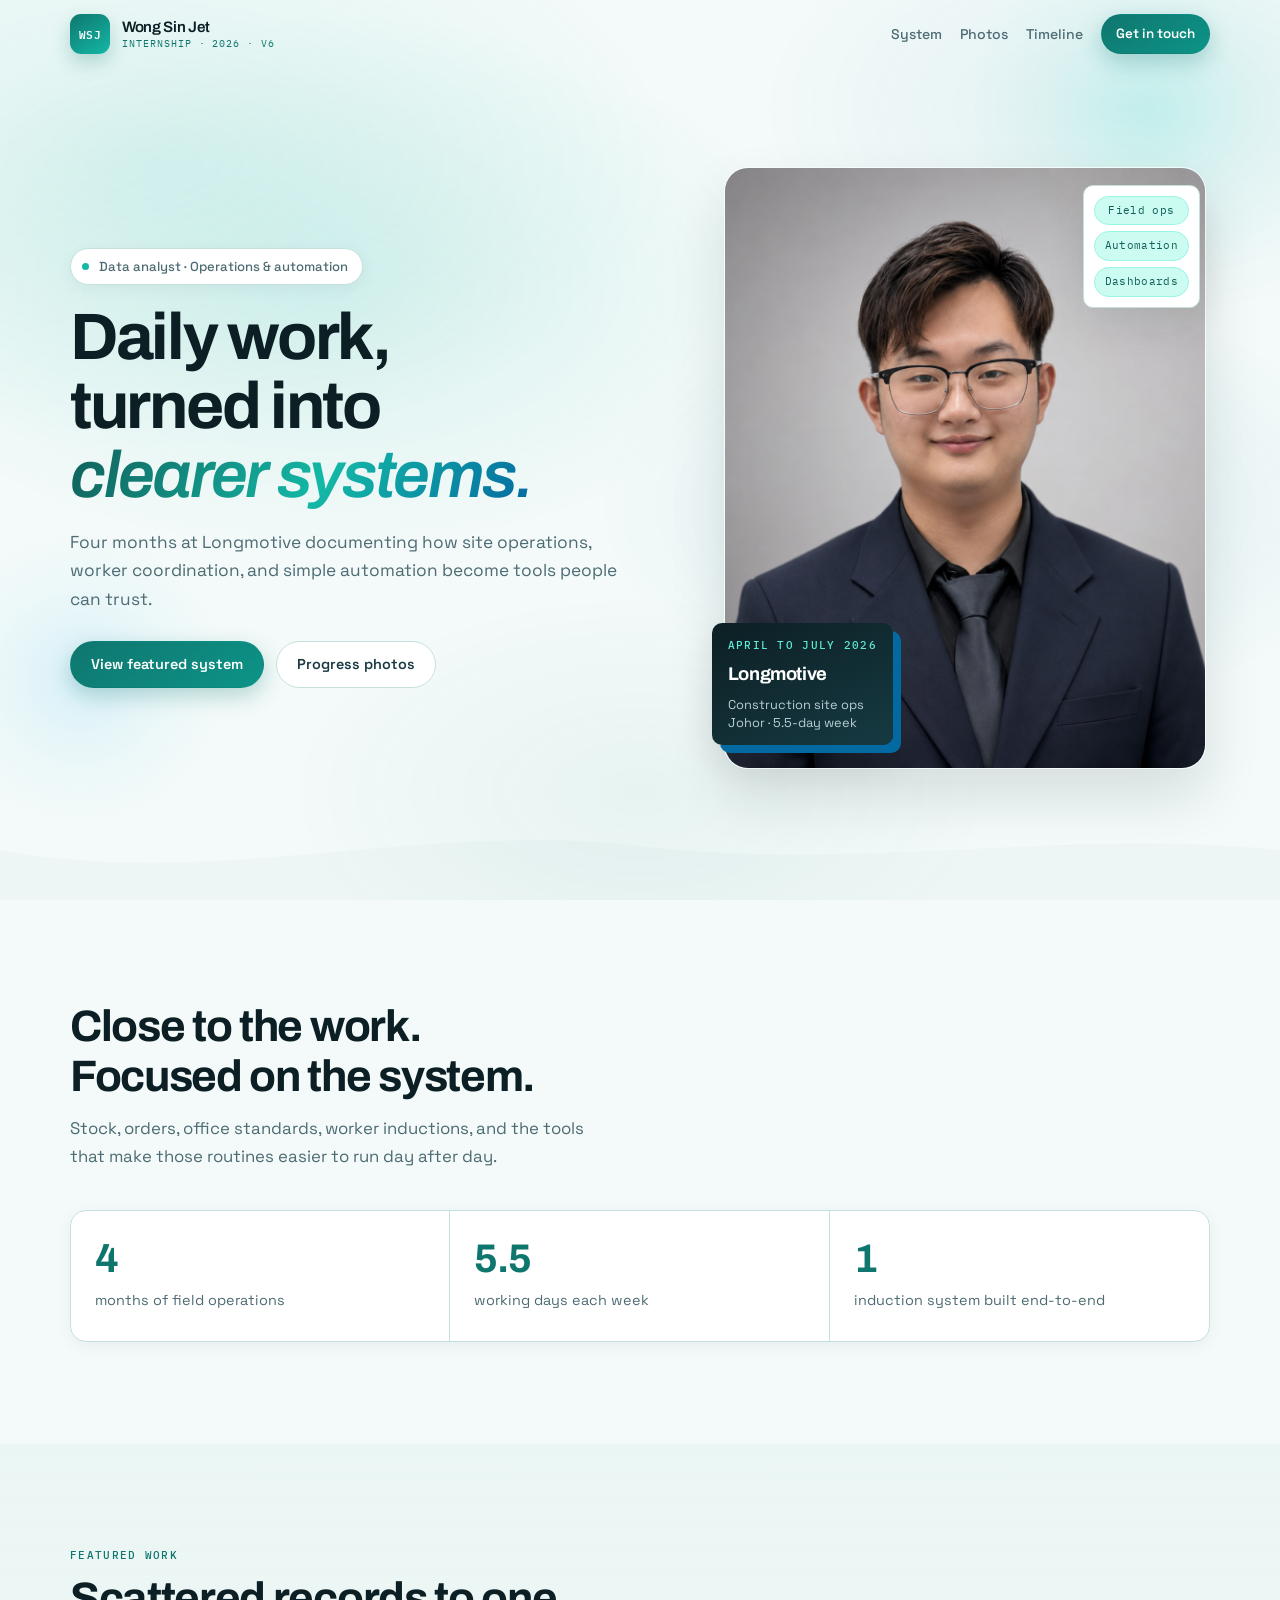
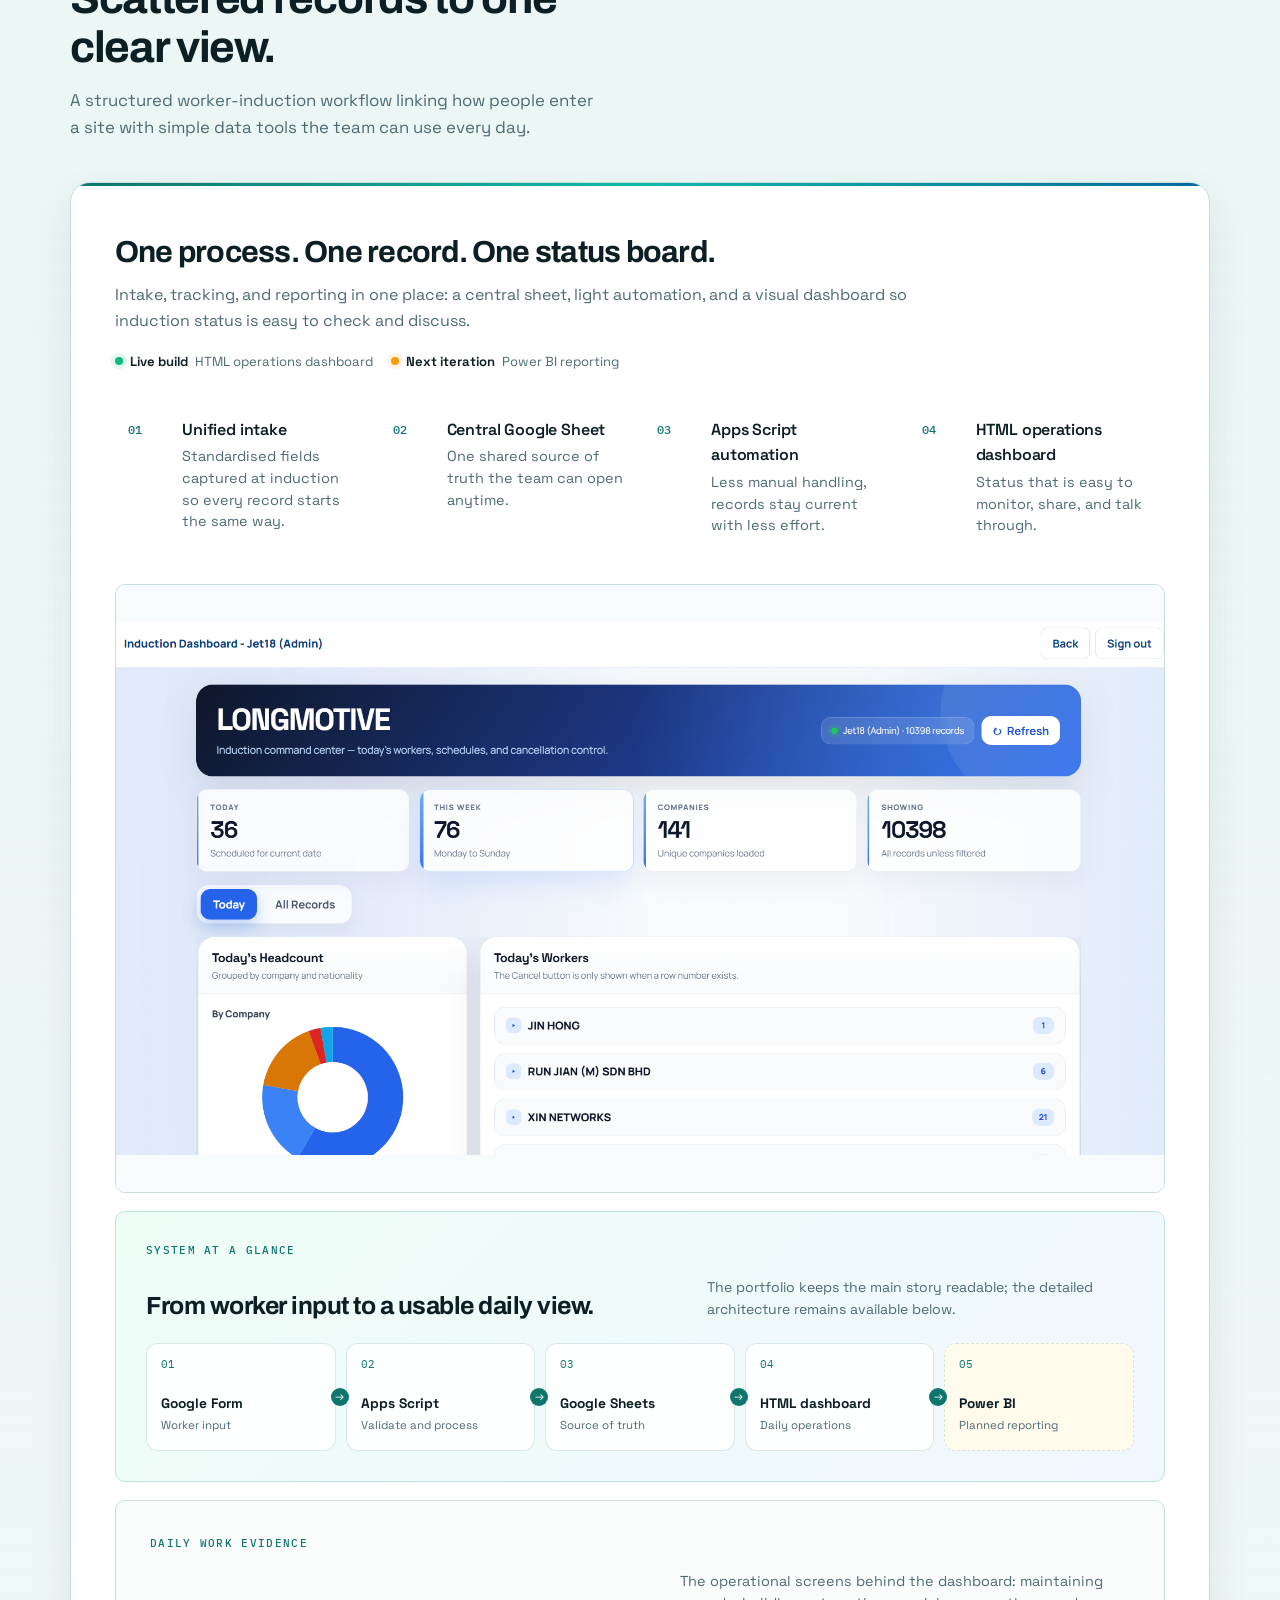
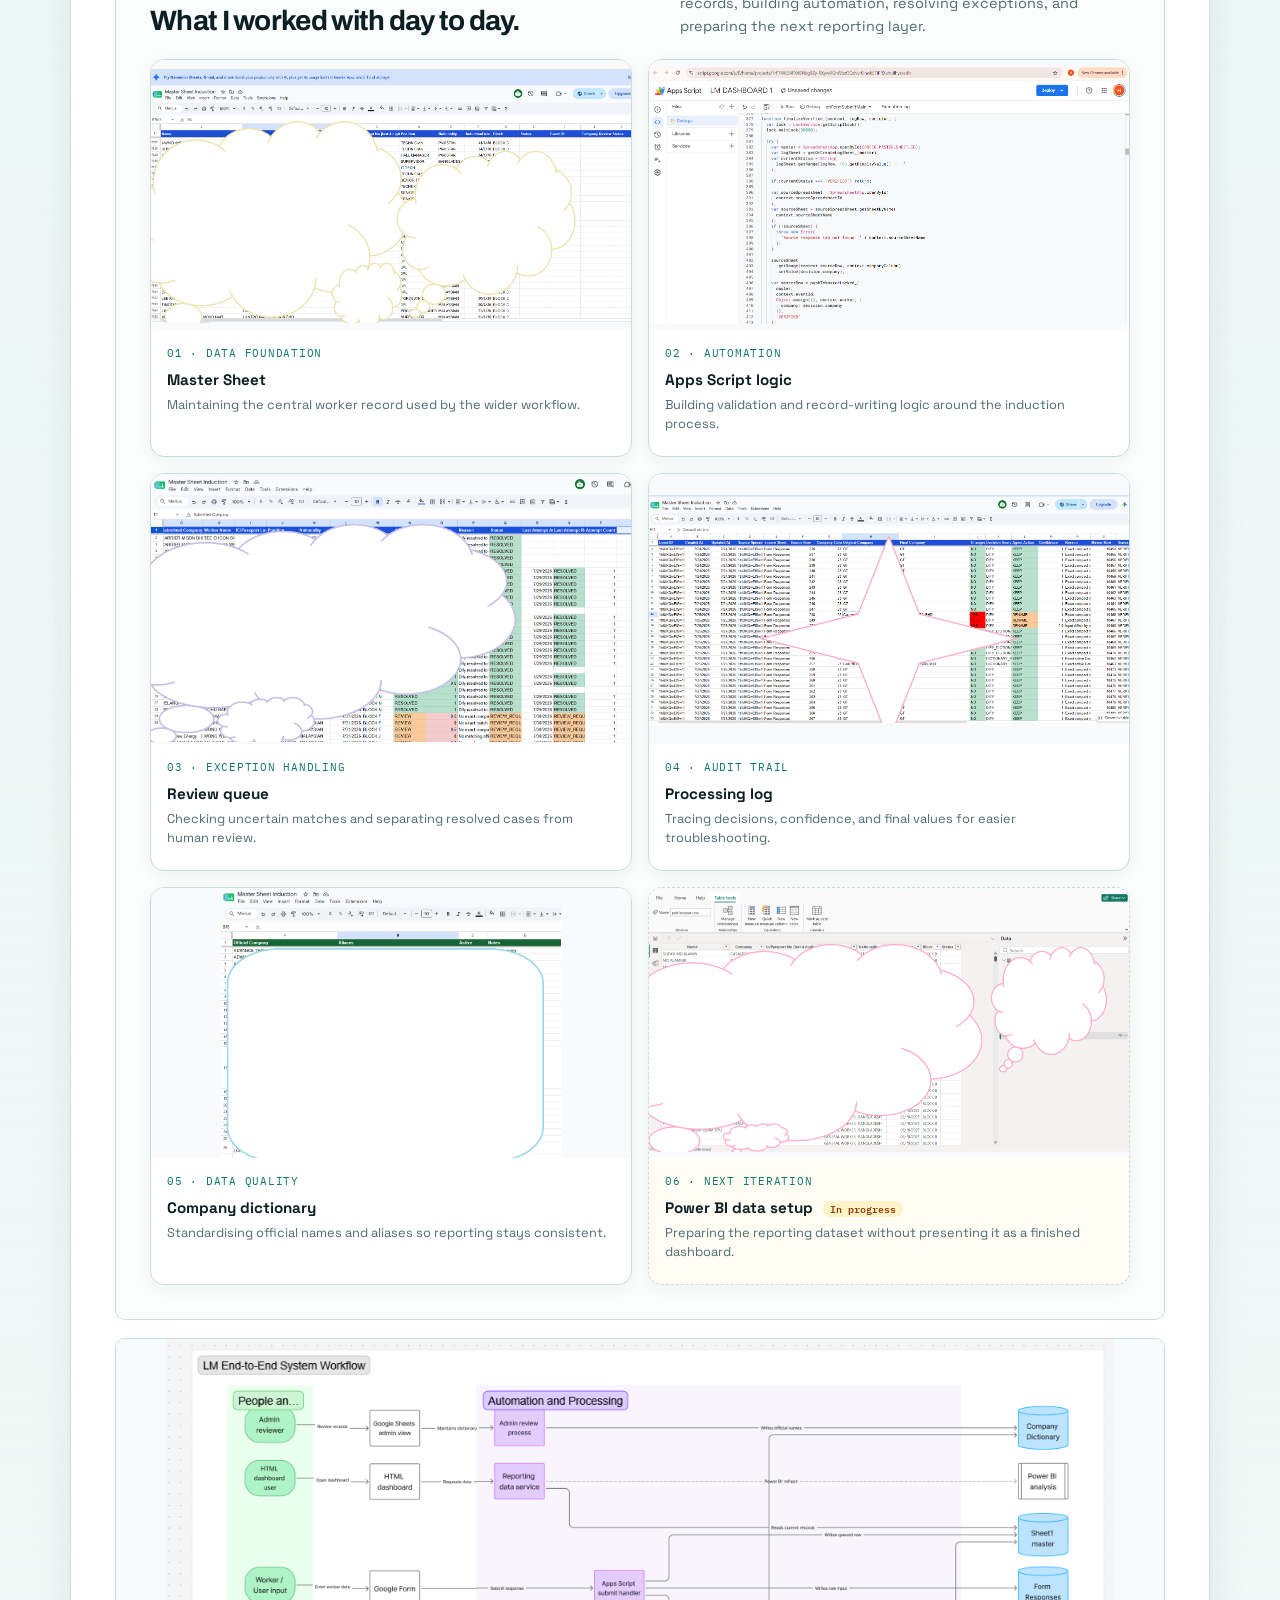
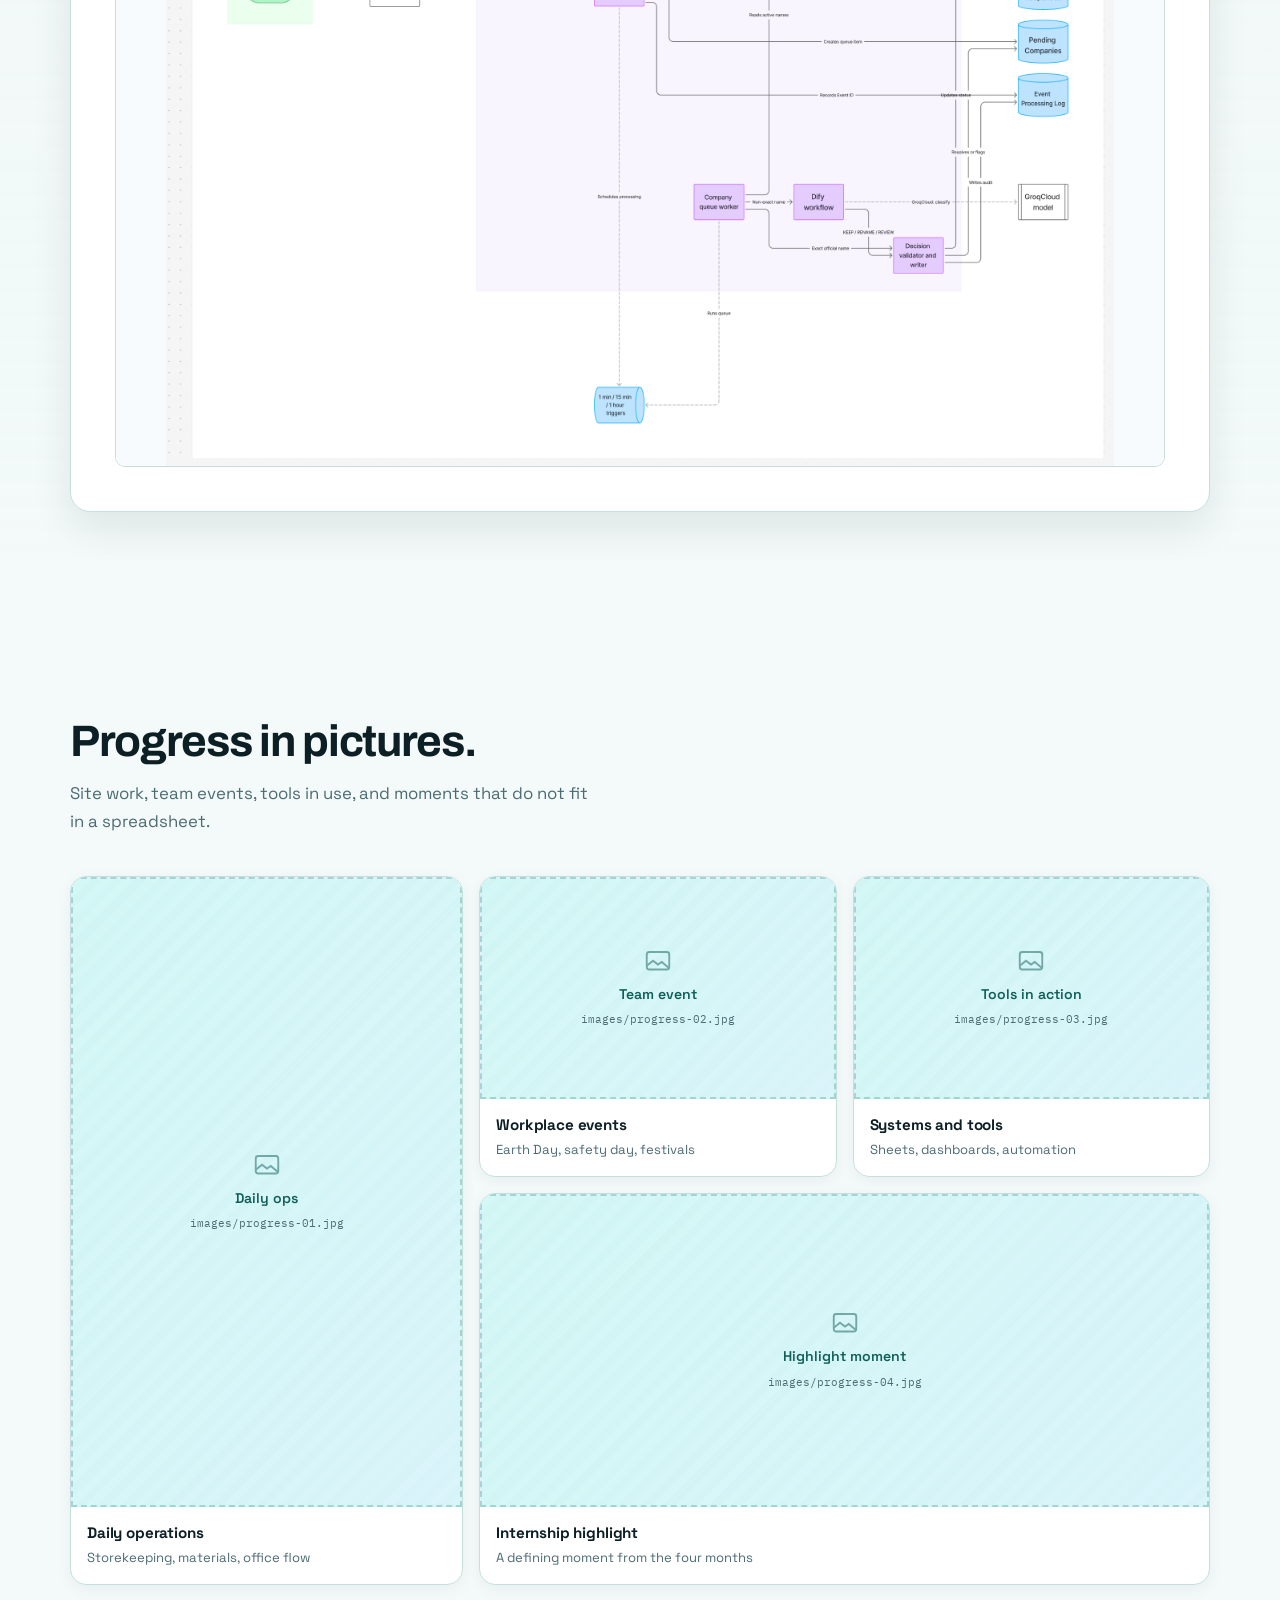
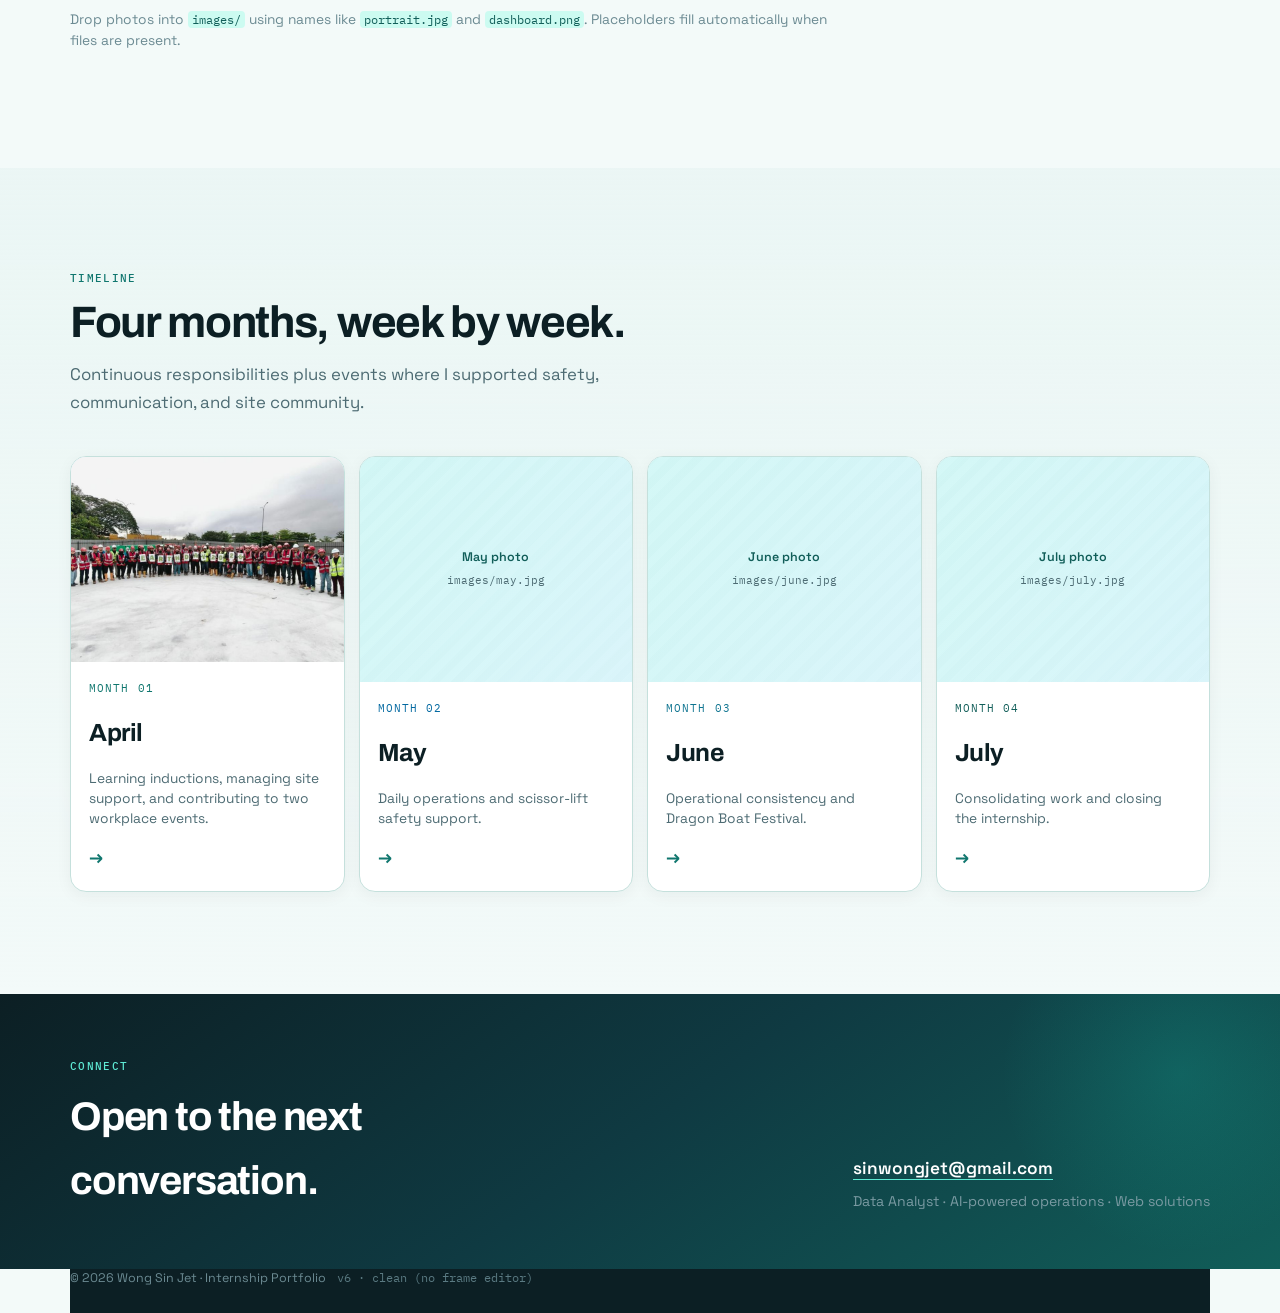
==== commit 8b520fcf: "Add April internship story" ====
--- a/index.html
+++ b/index.html
@@ -434,16 +434,16 @@
         <div class="month-grid">
           <a class="month reveal delay-1" href="april.html">
             <div class="month-photo photo-slot">
-              <img src="images/april.jpg" alt="April internship" data-photo>
+              <img src="images/april-earth-day-team.jpg" alt="Longmotive team marking Earth Day 2026" data-photo>
               <div class="photo-placeholder compact">
                 <span>April photo</span>
-                <small>images/april.jpg</small>
+                <small>images/april-earth-day-team.jpg</small>
               </div>
             </div>
             <div class="month-body">
               <span class="num">Month 01</span>
               <h3>April</h3>
-              <p>Learning site rhythm and supporting Earth Day.</p>
+              <p>Learning inductions, managing site support, and contributing to two workplace events.</p>
               <span class="arrow" aria-hidden="true">→</span>
             </div>
           </a>
--- a/style-v6.css
+++ b/style-v6.css
@@ -1155,6 +1155,78 @@
 }
 .note b { color: var(--primary-deep); }
 
+.month-stories {
+  display: grid;
+  gap: 22px;
+}
+.month-story {
+  display: grid;
+  grid-template-columns: minmax(220px, 0.6fr) minmax(0, 1.4fr);
+  gap: clamp(22px, 3.5vw, 42px);
+  align-items: start;
+  padding: clamp(22px, 3vw, 32px);
+  border: 1px solid var(--line);
+  border-radius: var(--radius);
+  background: var(--card);
+  box-shadow: var(--shadow-sm);
+}
+.month-story-copy {
+  position: sticky;
+  top: 96px;
+}
+.month-story-copy h3 {
+  margin: 8px 0 10px;
+  font-family: var(--font-display);
+  font-size: clamp(1.35rem, 2.2vw, 1.8rem);
+  line-height: 1.15;
+  letter-spacing: -0.025em;
+  color: var(--ink);
+}
+.month-story-copy p {
+  margin: 0;
+  color: var(--muted);
+  font-size: 0.9rem;
+  line-height: 1.65;
+}
+.month-story-photos {
+  display: grid;
+  grid-template-columns: repeat(2, minmax(0, 1fr));
+  gap: 16px;
+  align-items: start;
+}
+.month-story-photo {
+  margin: 0;
+  overflow: hidden;
+  border: 1px solid var(--line);
+  border-radius: 14px;
+  background: #fff;
+}
+.month-story-photo .photo-slot {
+  height: auto;
+  background: #eef5f5;
+}
+.month-story-photo.landscape .photo-slot { aspect-ratio: 4 / 3; }
+.month-story-photo.portrait .photo-slot { aspect-ratio: 4 / 5; }
+.month-story-photo .photo-slot img {
+  object-fit: contain;
+  background: #eef5f5;
+}
+.month-story-photo figcaption {
+  display: flex;
+  flex-direction: column;
+  gap: 3px;
+  padding: 14px 15px 16px;
+}
+.month-story-photo figcaption strong {
+  color: var(--ink);
+  font-size: 0.9rem;
+}
+.month-story-photo figcaption span {
+  color: var(--muted);
+  font-size: 0.78rem;
+  line-height: 1.45;
+}
+
 .pager {
   display: flex;
   align-items: center;
@@ -1169,6 +1241,14 @@
 
 @media (max-width: 760px) {
   .weekly { grid-template-columns: 1fr; gap: 6px; }
+  .month-story { grid-template-columns: 1fr; }
+  .month-story-copy { position: static; }
+}
+
+@media (max-width: 520px) {
+  .month-story-photos { grid-template-columns: 1fr; }
+  .month-story-photo.landscape .photo-slot { aspect-ratio: 4 / 3; }
+  .month-story-photo.portrait .photo-slot { aspect-ratio: 4 / 5; }
 }
 
 /* ========== CONTACT ========== */
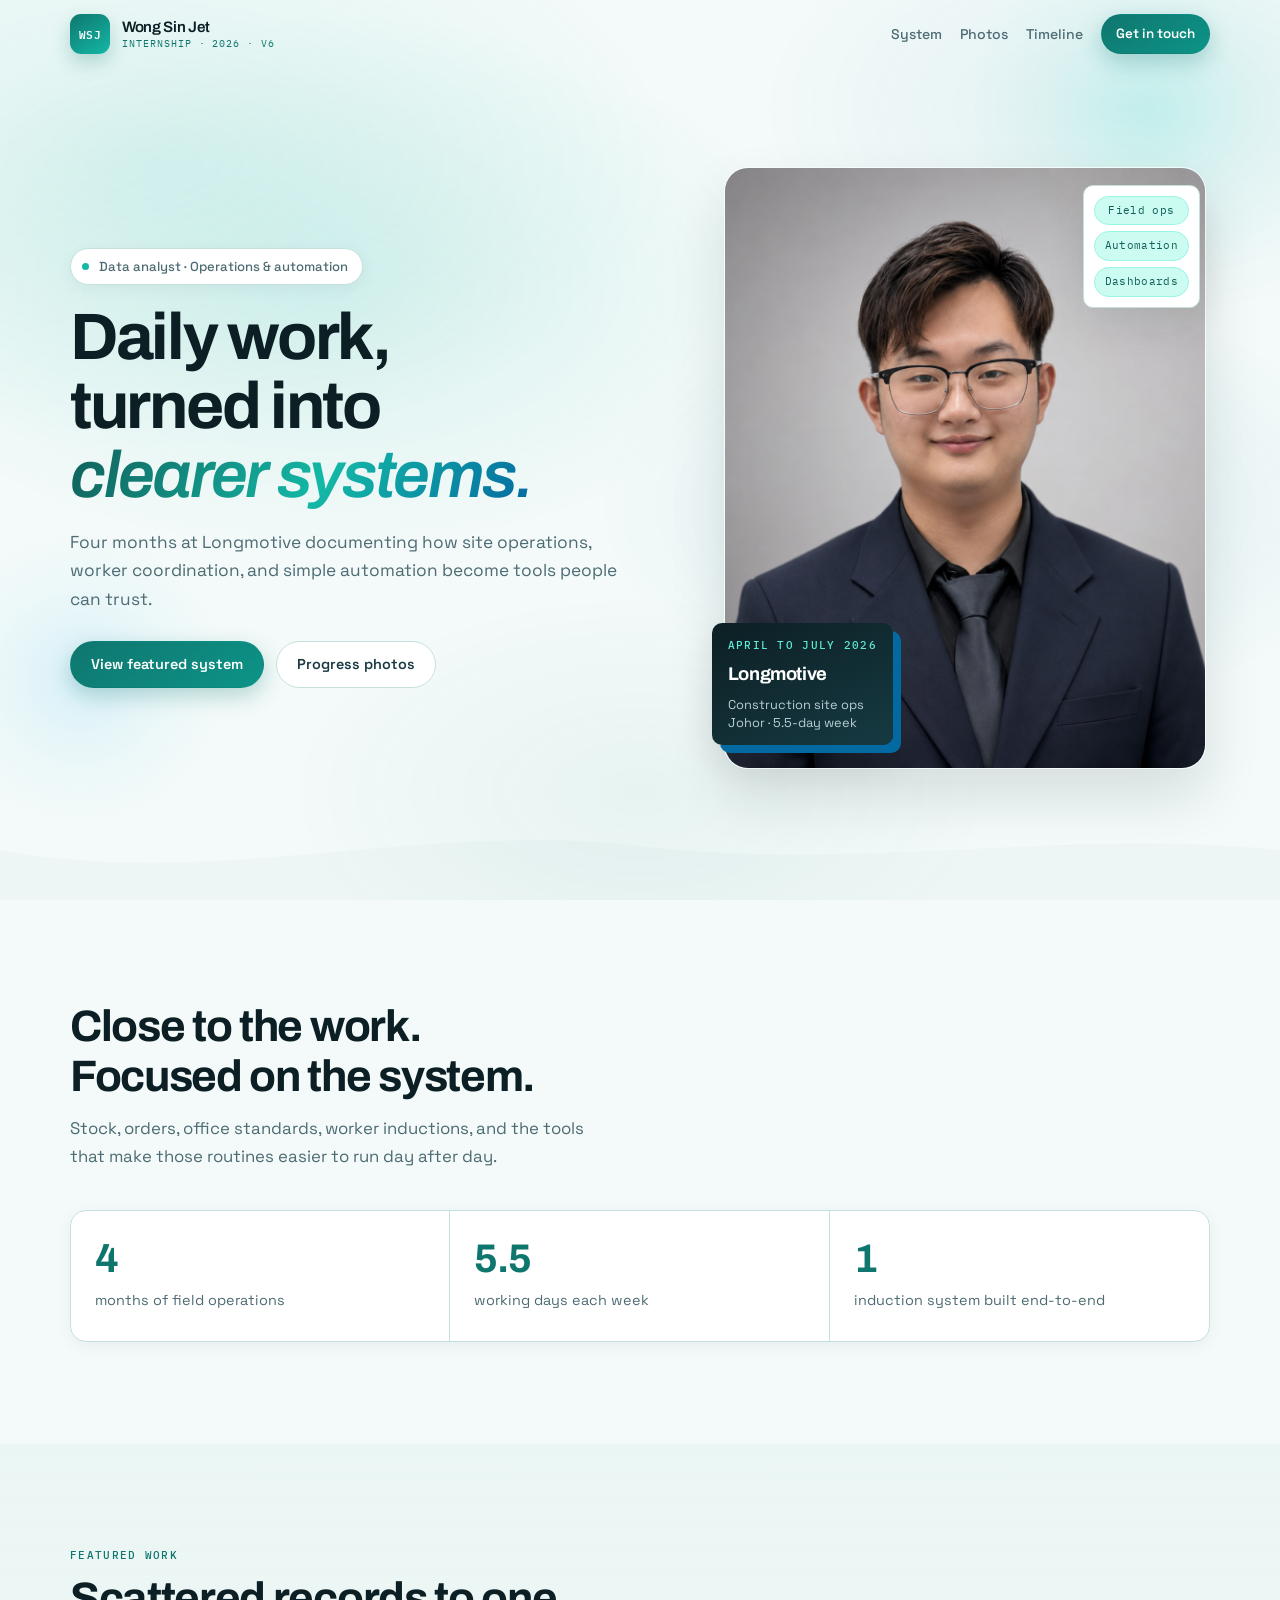
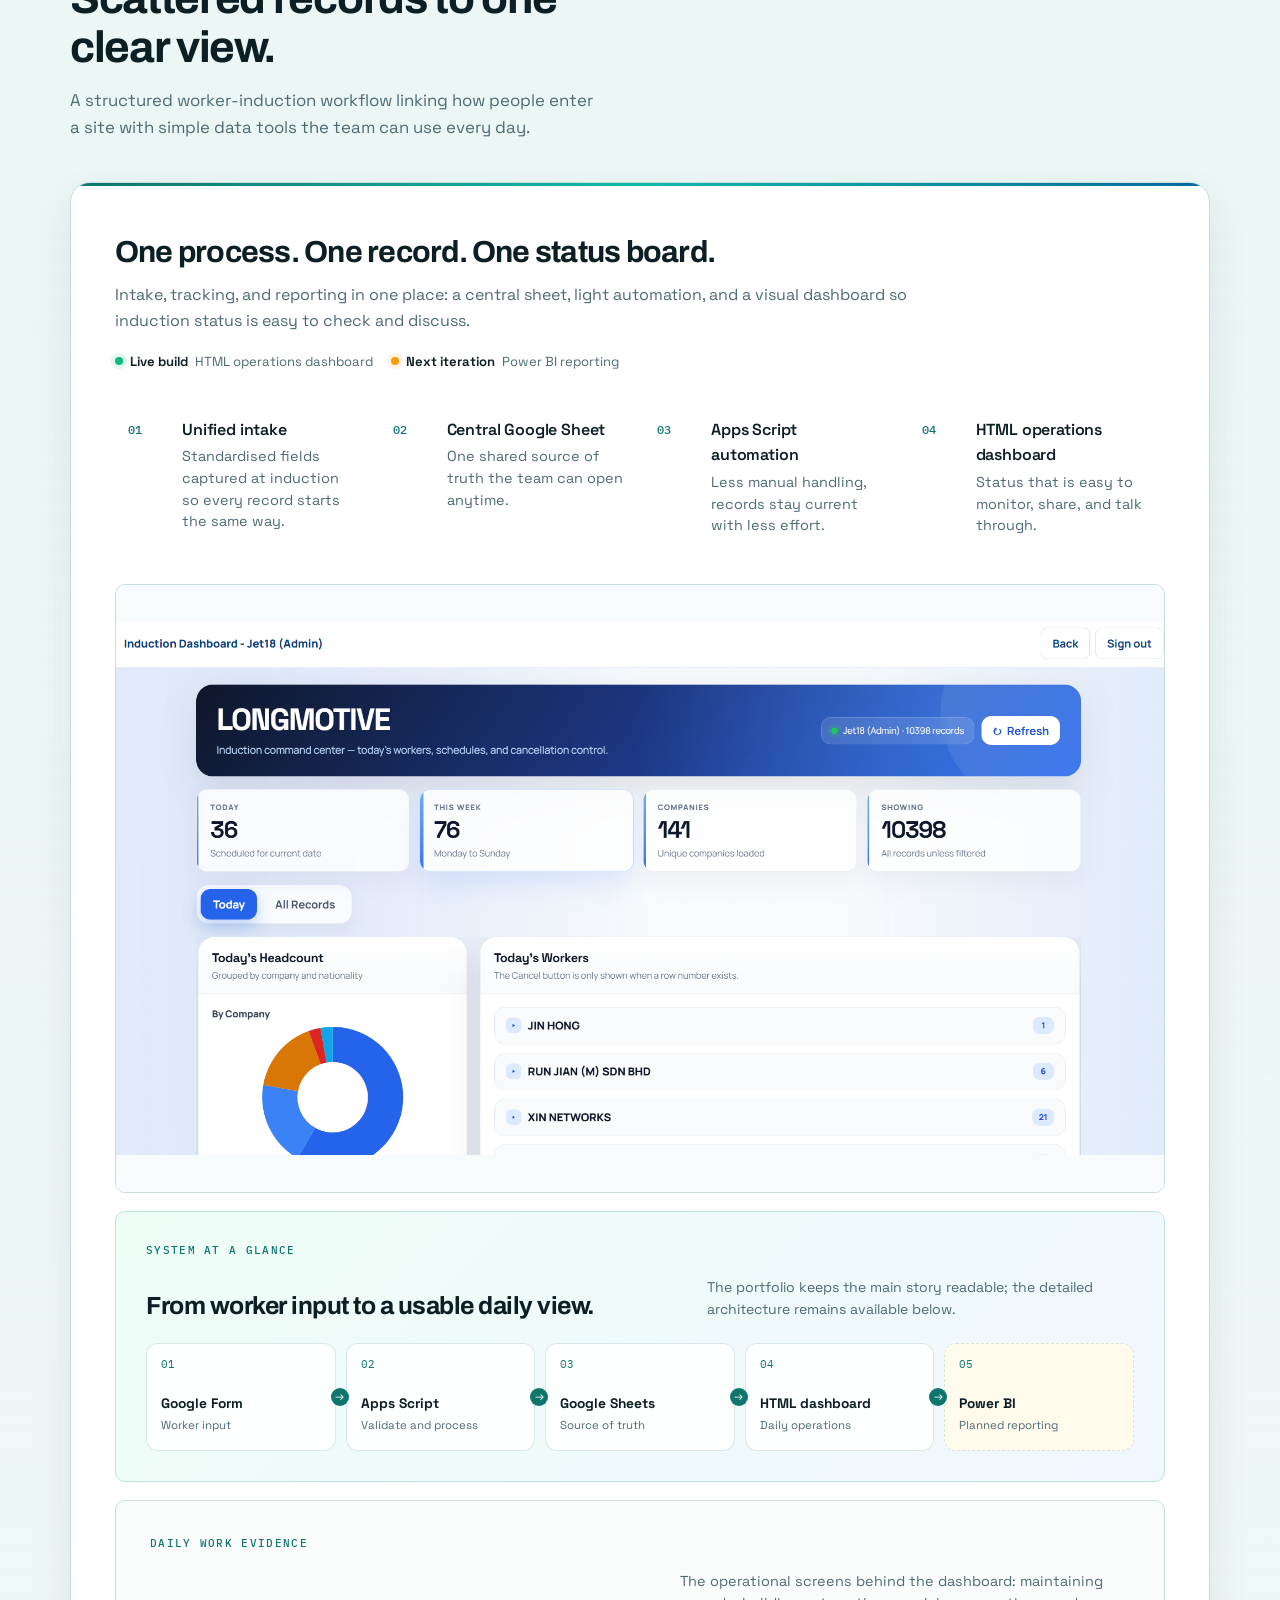
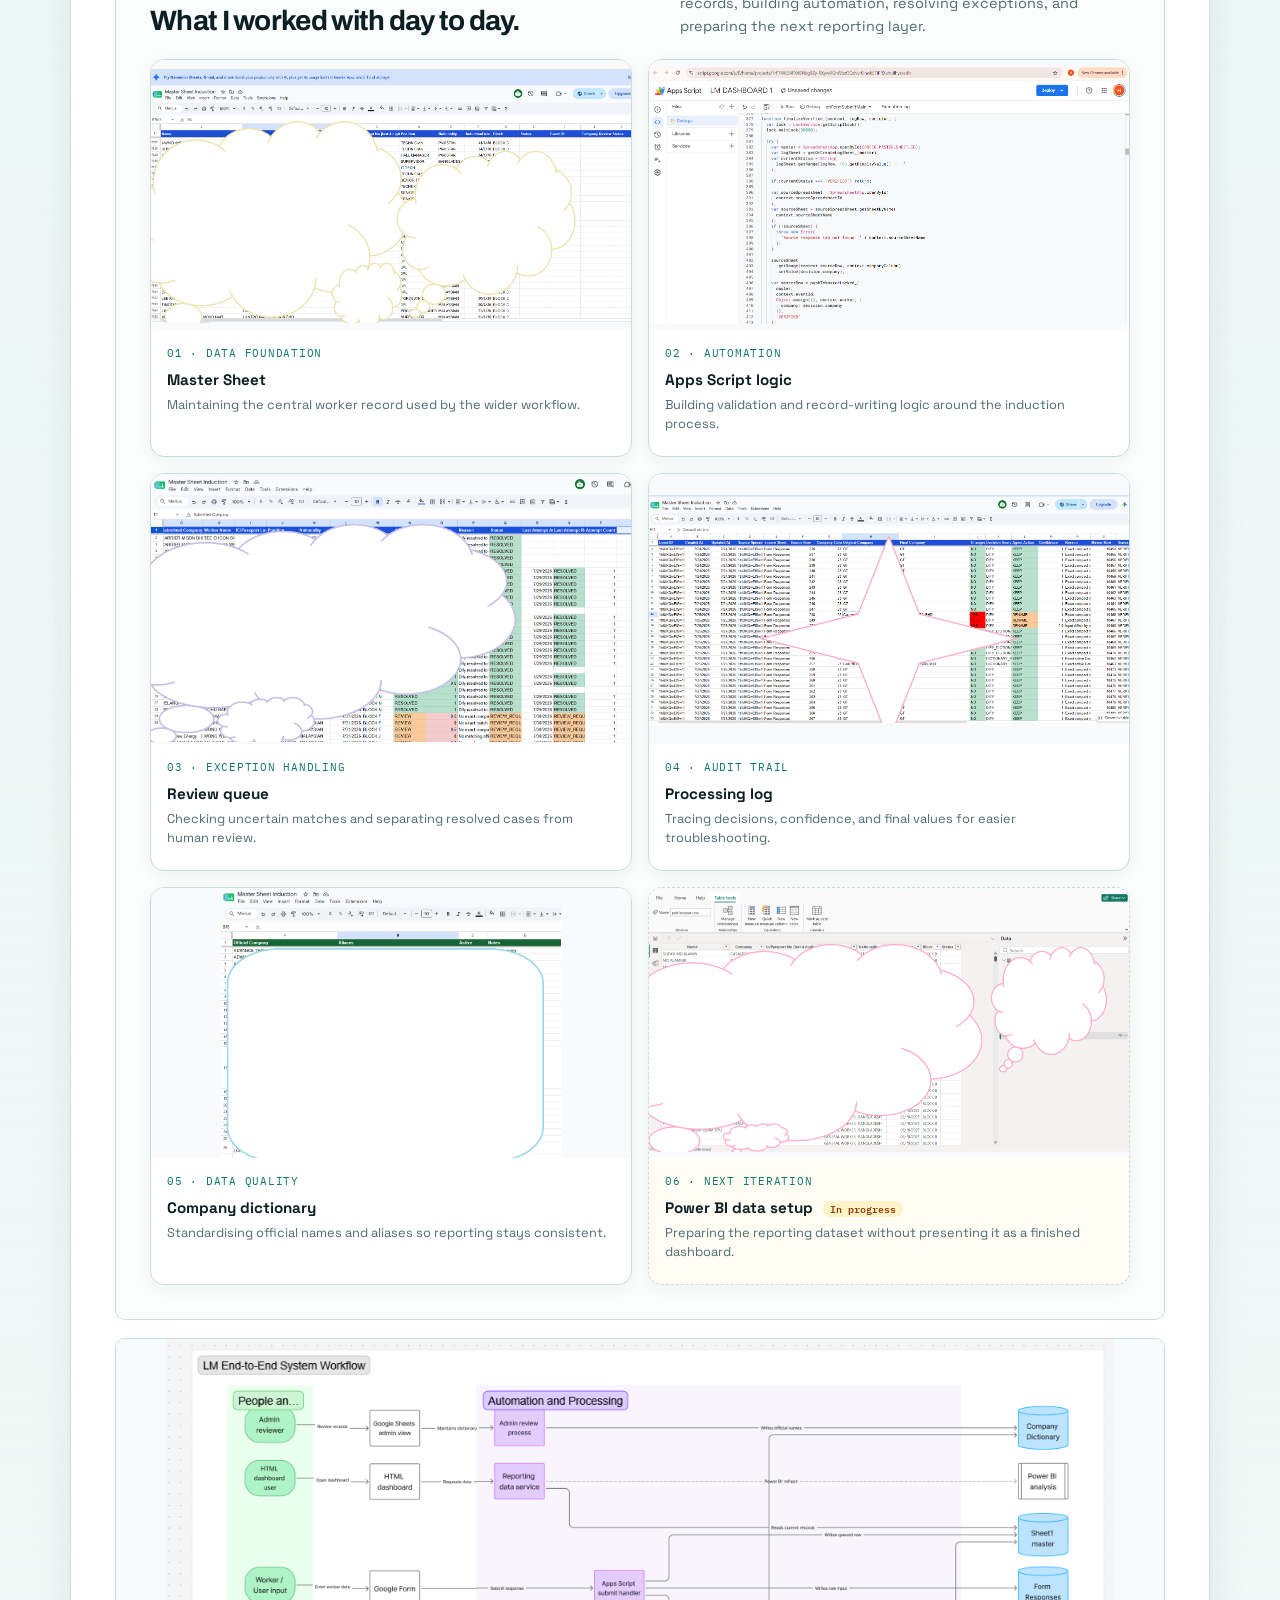
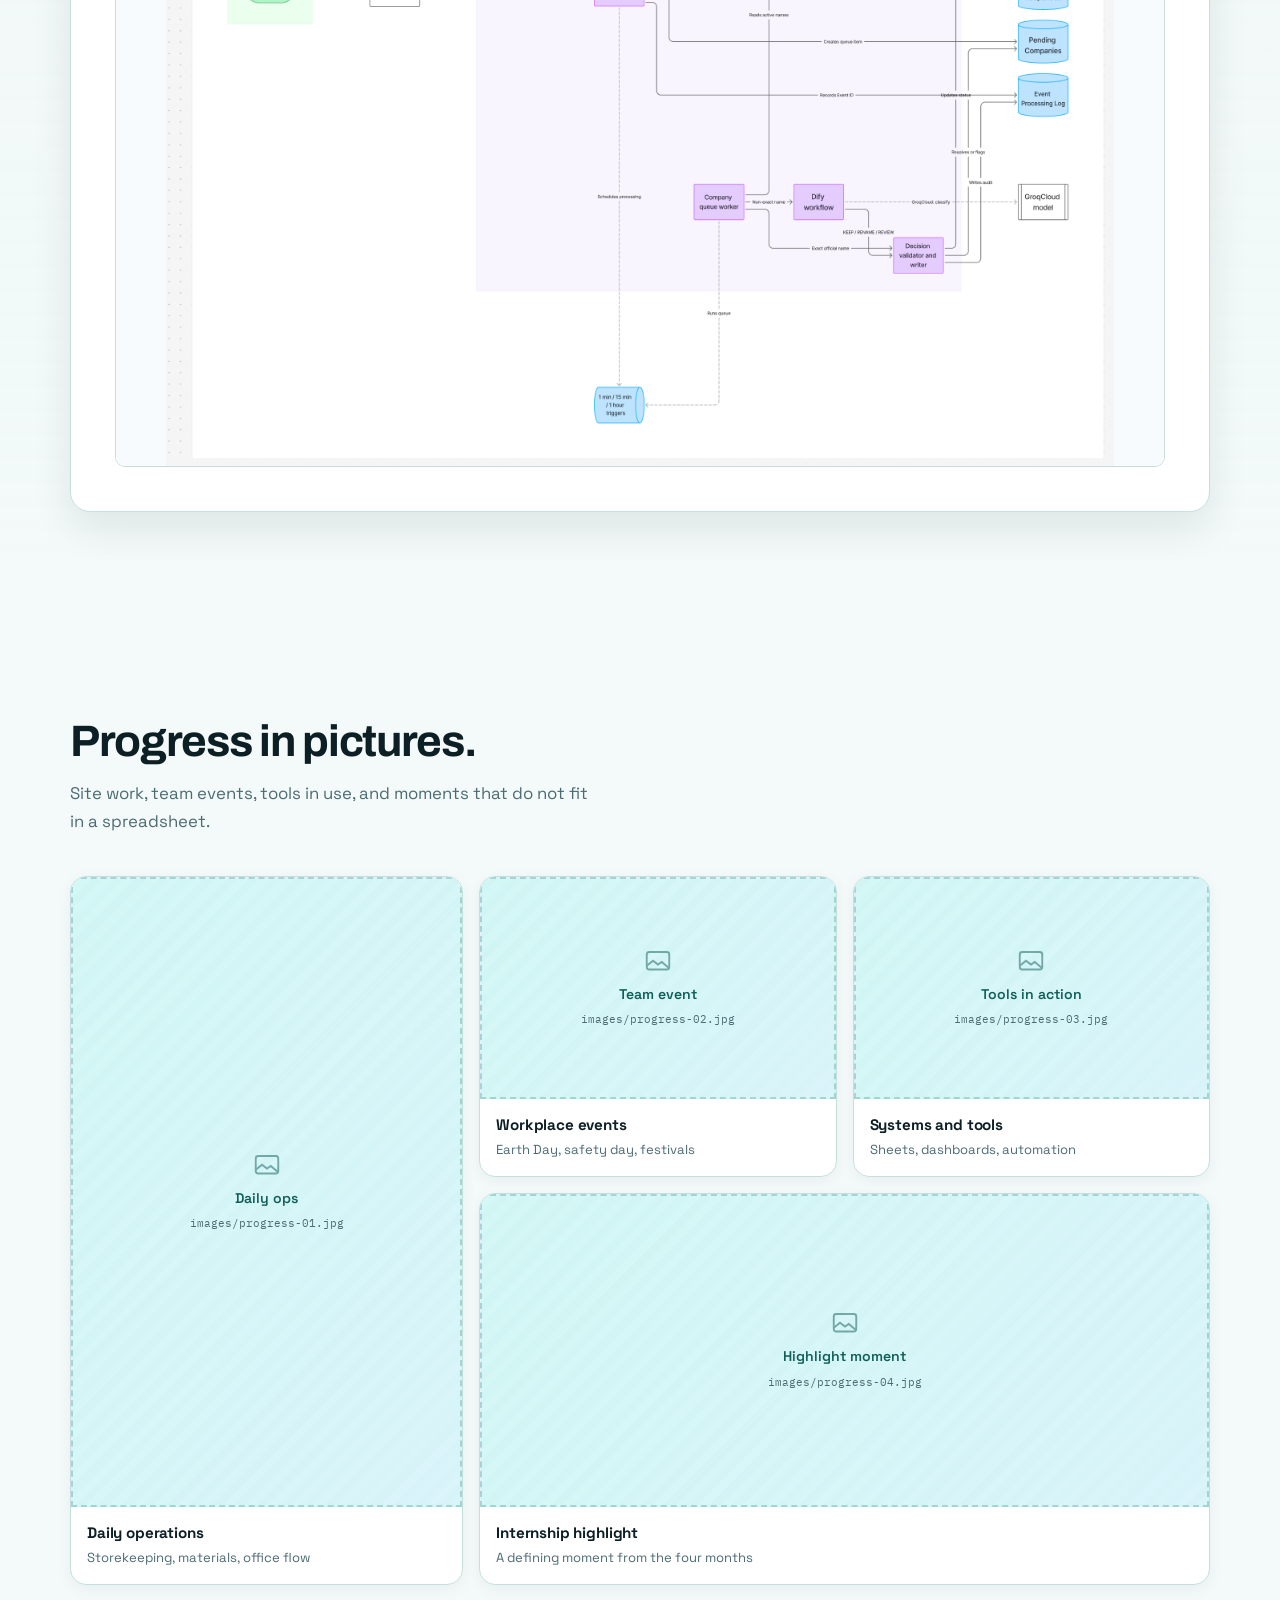
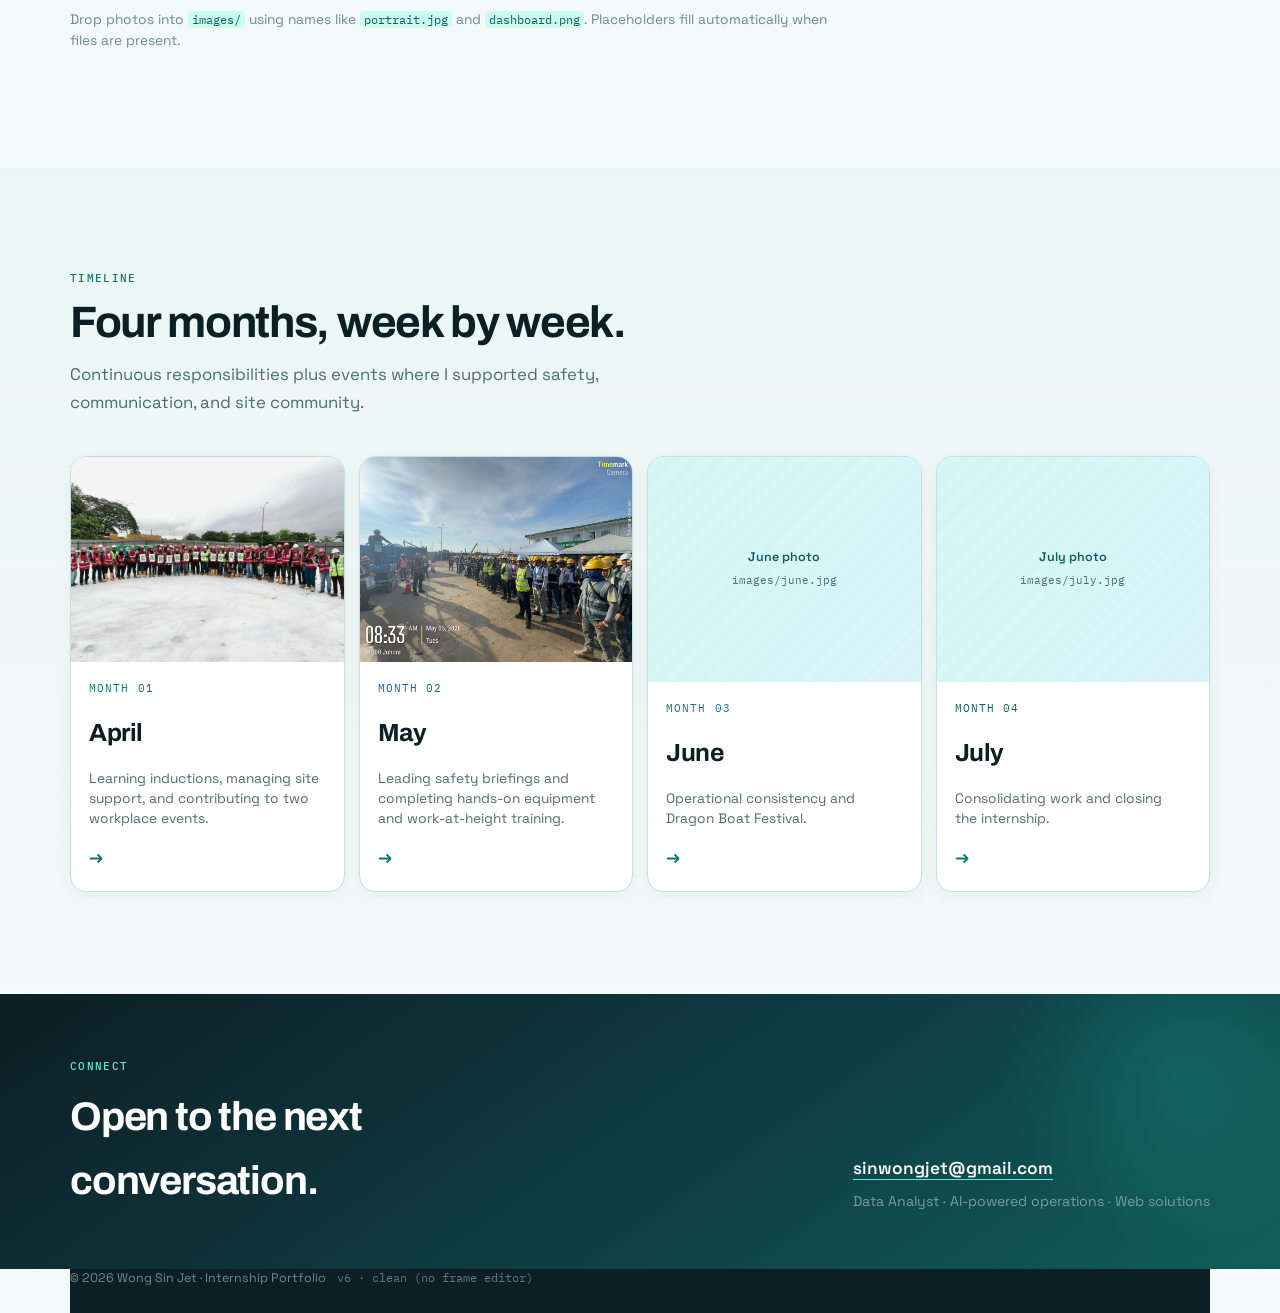
==== commit 70e741e2: "Add May hands-on safety training" ====
--- a/index.html
+++ b/index.html
@@ -450,16 +450,16 @@
 
           <a class="month reveal delay-2" href="may.html">
             <div class="month-photo photo-slot">
-              <img src="images/may.jpg" alt="May internship" data-photo>
+              <img src="images/may-toolbox-scissor-lift.jpg" alt="Mass toolbox meeting and scissor-lift safety instruction" data-photo>
               <div class="photo-placeholder compact">
                 <span>May photo</span>
-                <small>images/may.jpg</small>
+                <small>images/may-toolbox-scissor-lift.jpg</small>
               </div>
             </div>
             <div class="month-body">
               <span class="num">Month 02</span>
               <h3>May</h3>
-              <p>Daily operations and scissor-lift safety support.</p>
+              <p>Leading safety briefings and completing hands-on equipment and work-at-height training.</p>
               <span class="arrow" aria-hidden="true">→</span>
             </div>
           </a>
--- a/style-v6.css
+++ b/style-v6.css
@@ -1193,6 +1193,9 @@
   grid-template-columns: repeat(2, minmax(0, 1fr));
   gap: 16px;
   align-items: start;
+}
+.month-story-photos.single {
+  grid-template-columns: minmax(0, 1fr);
 }
 .month-story-photo {
   margin: 0;
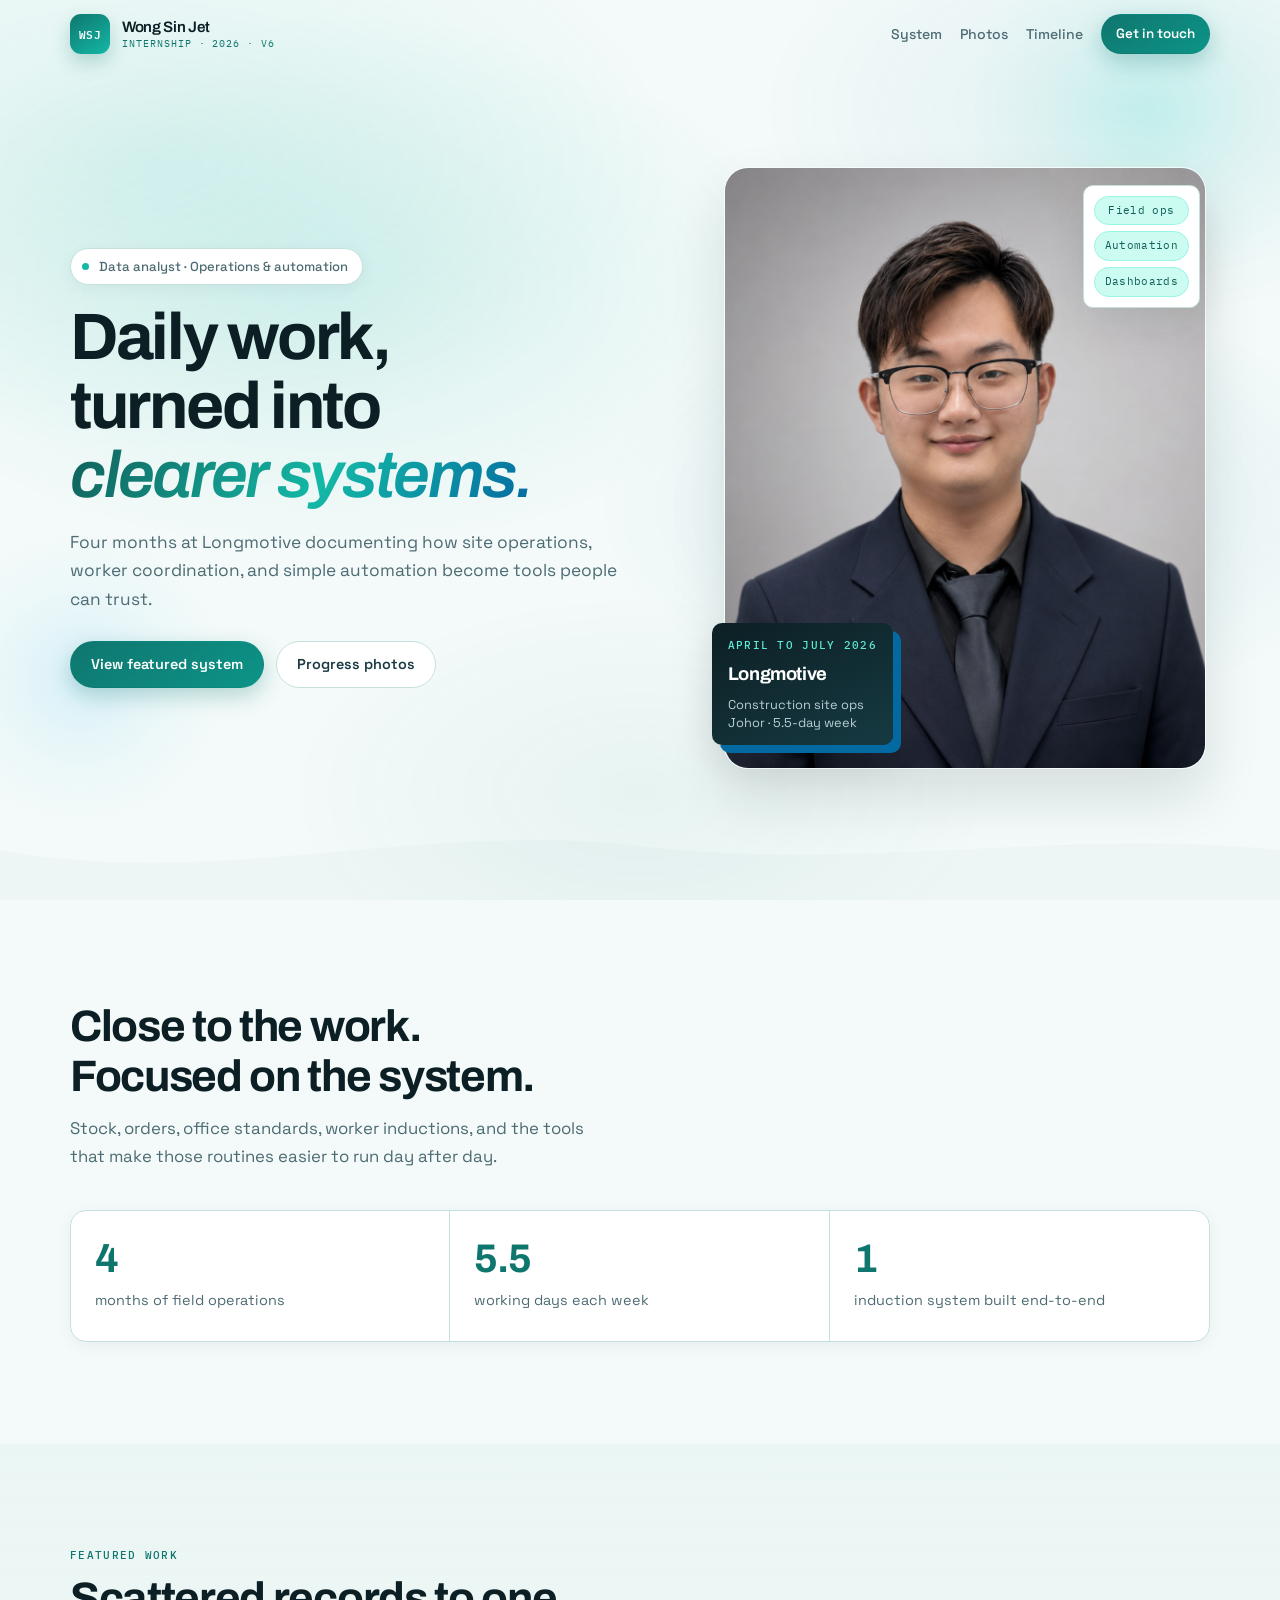
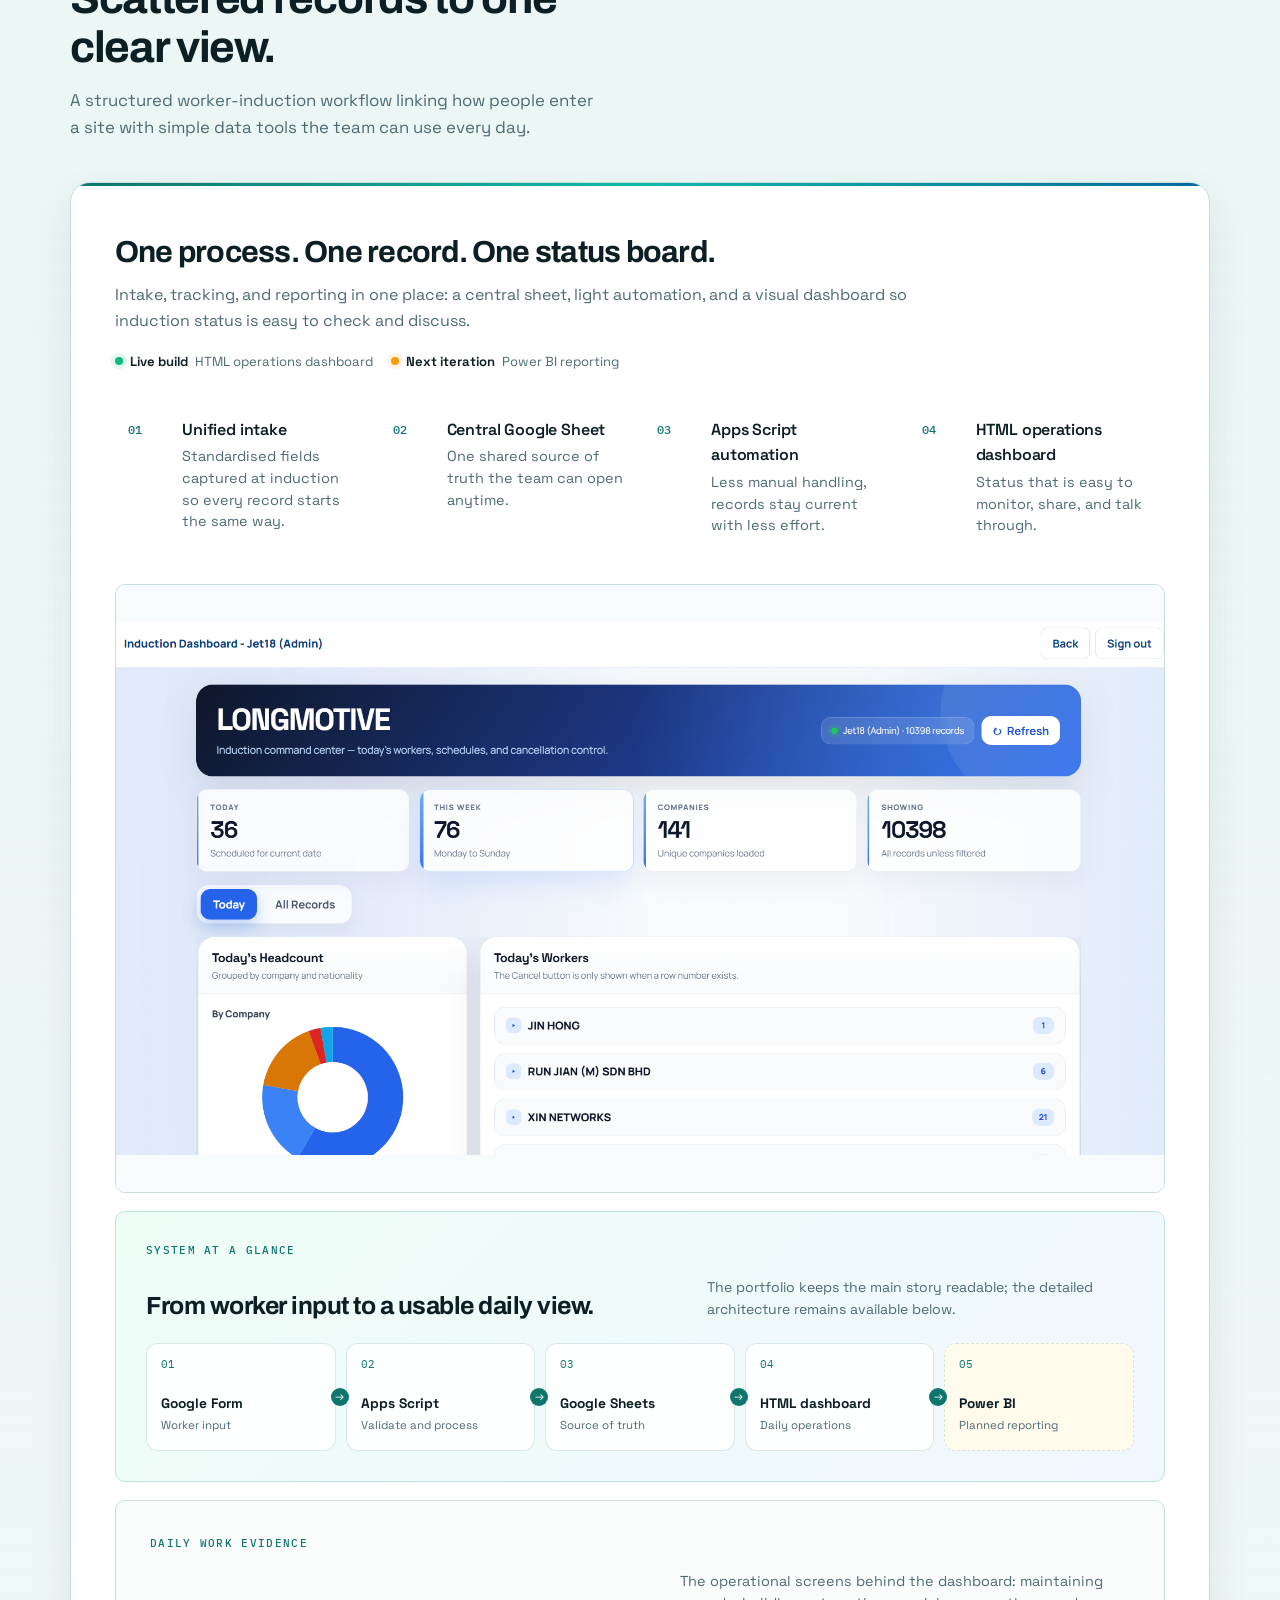
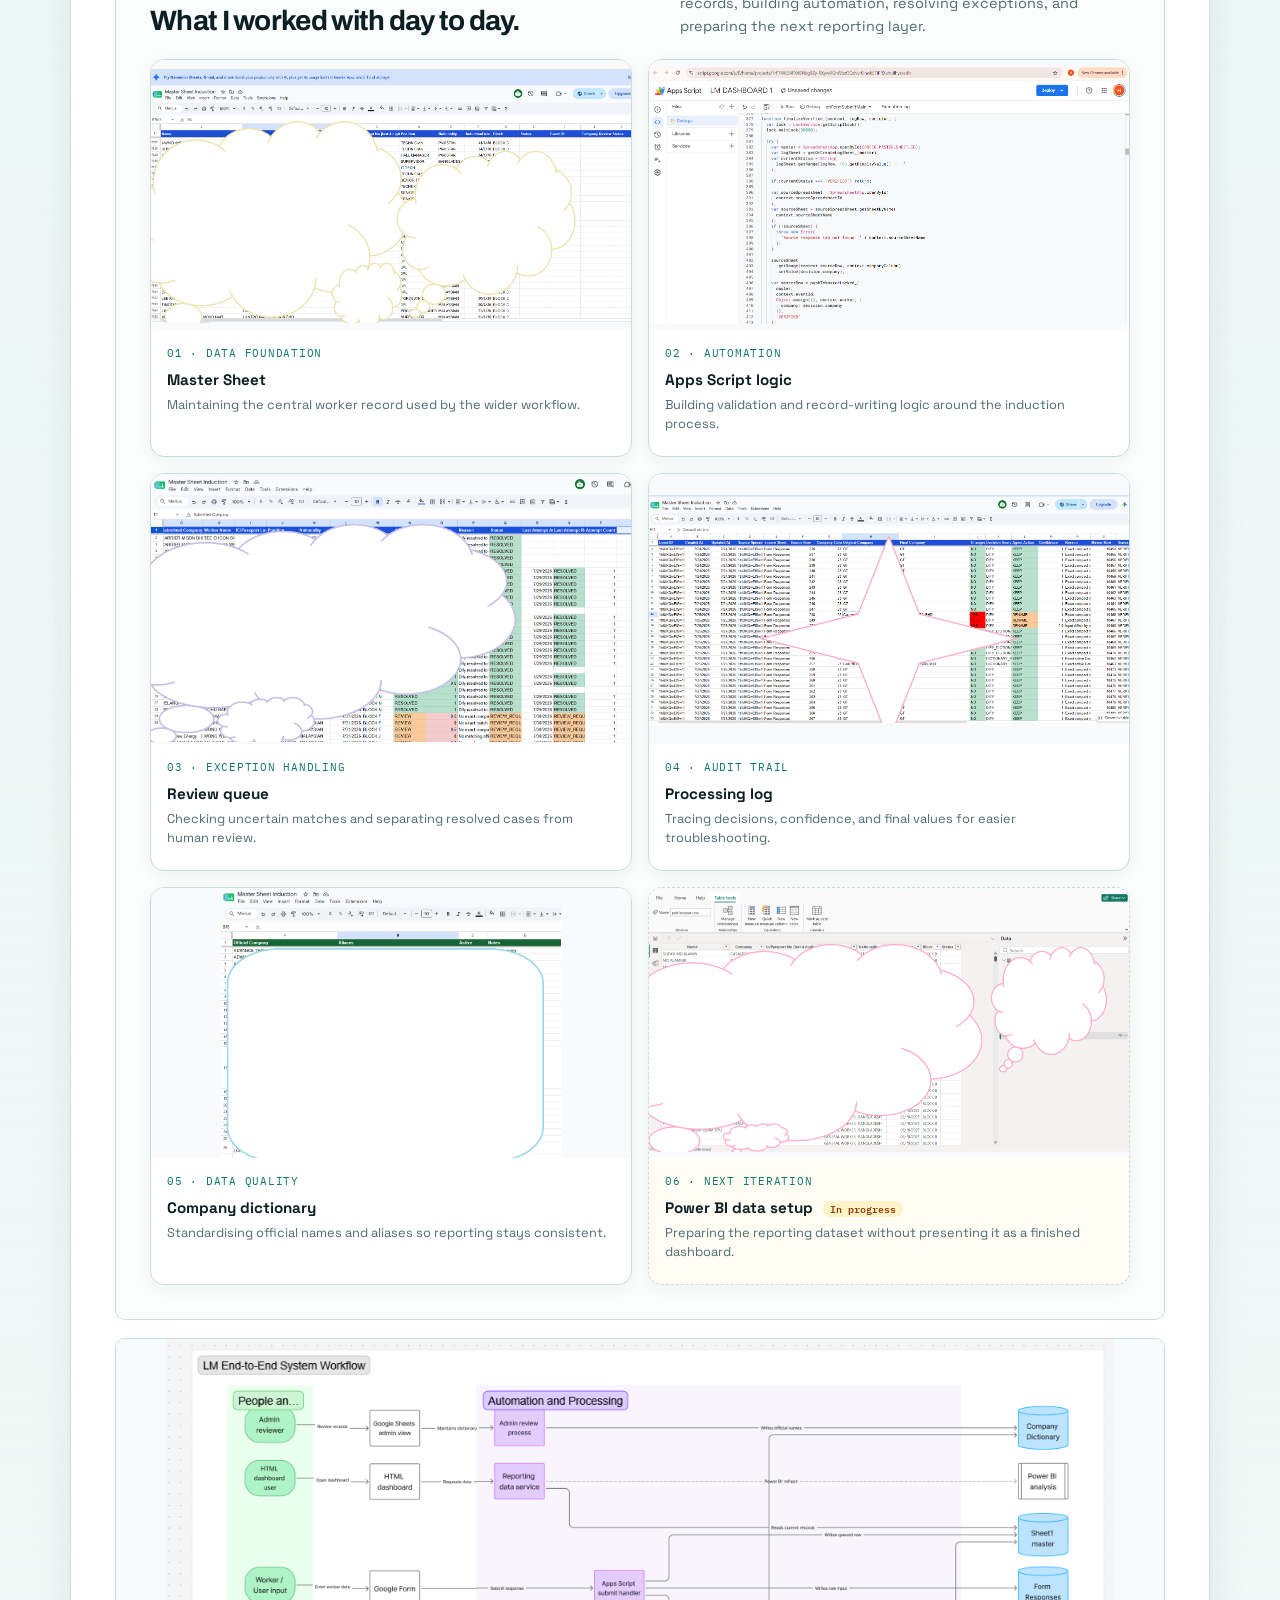
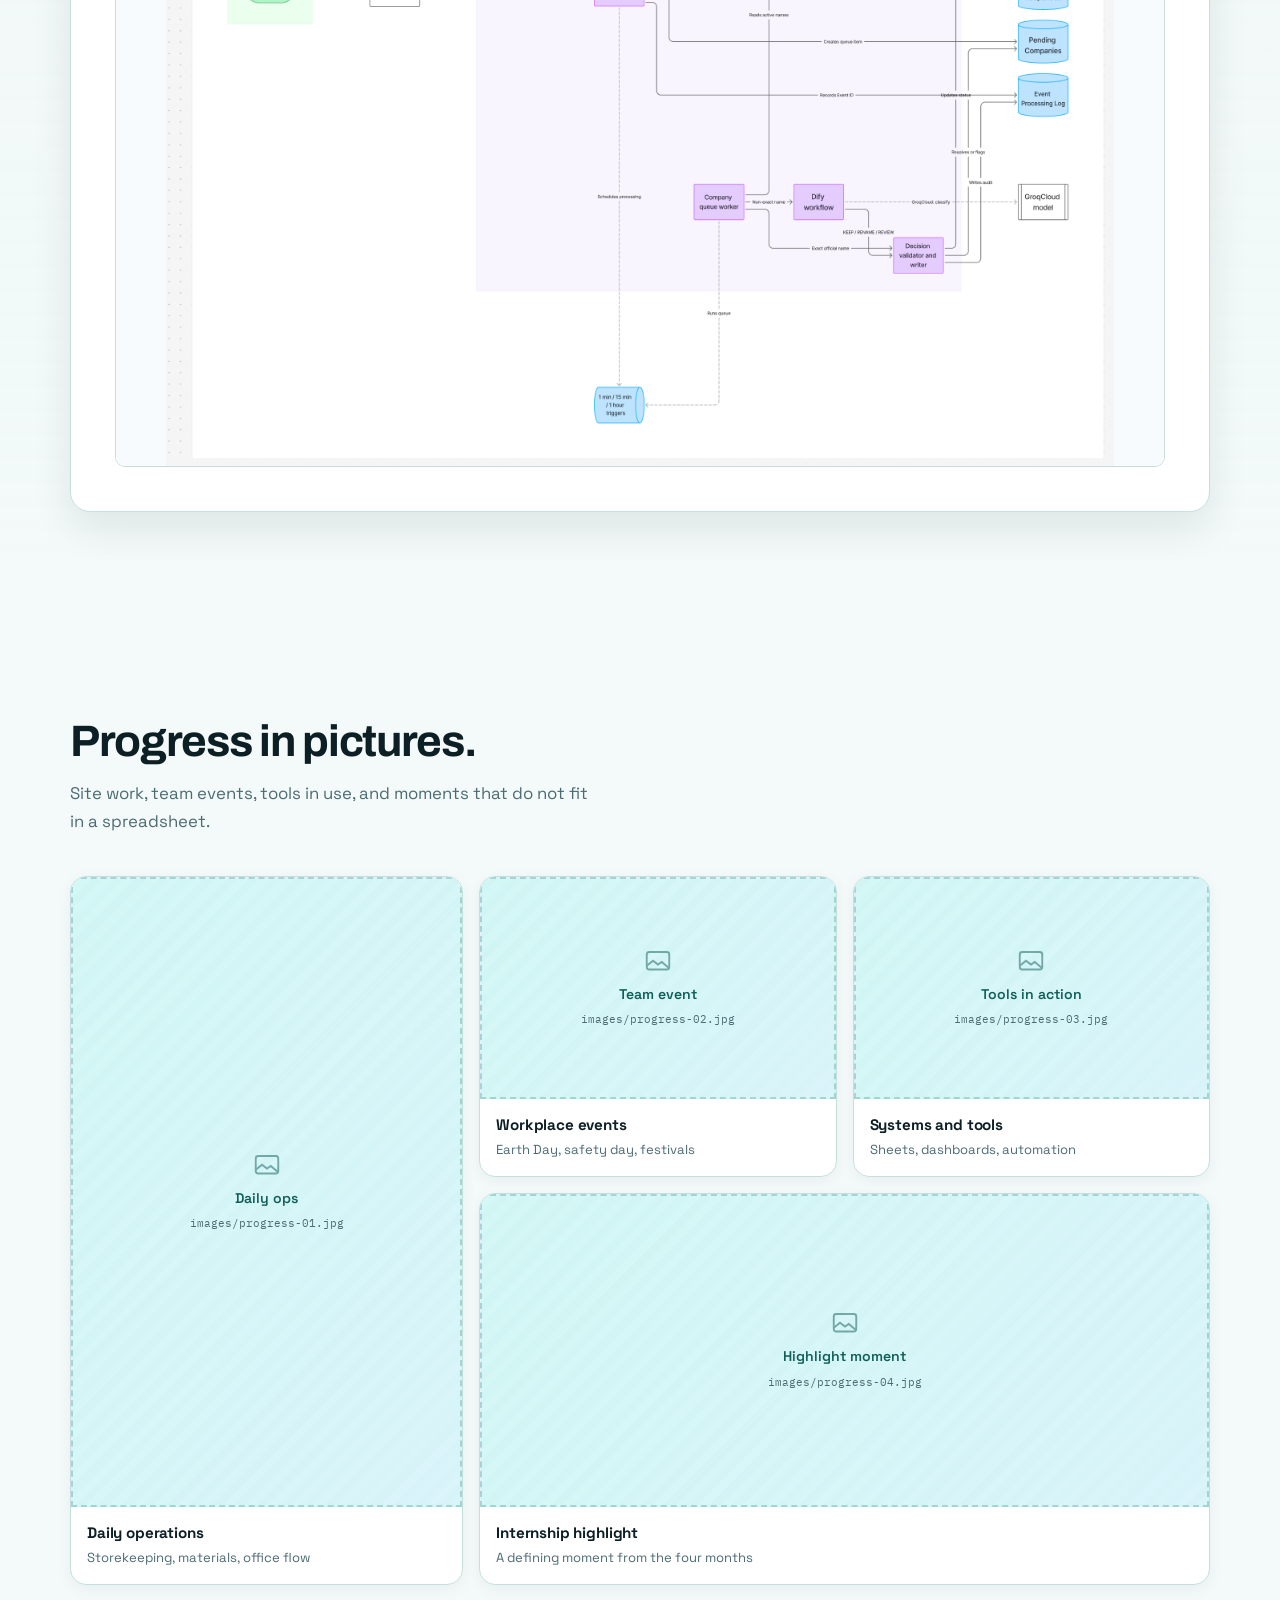
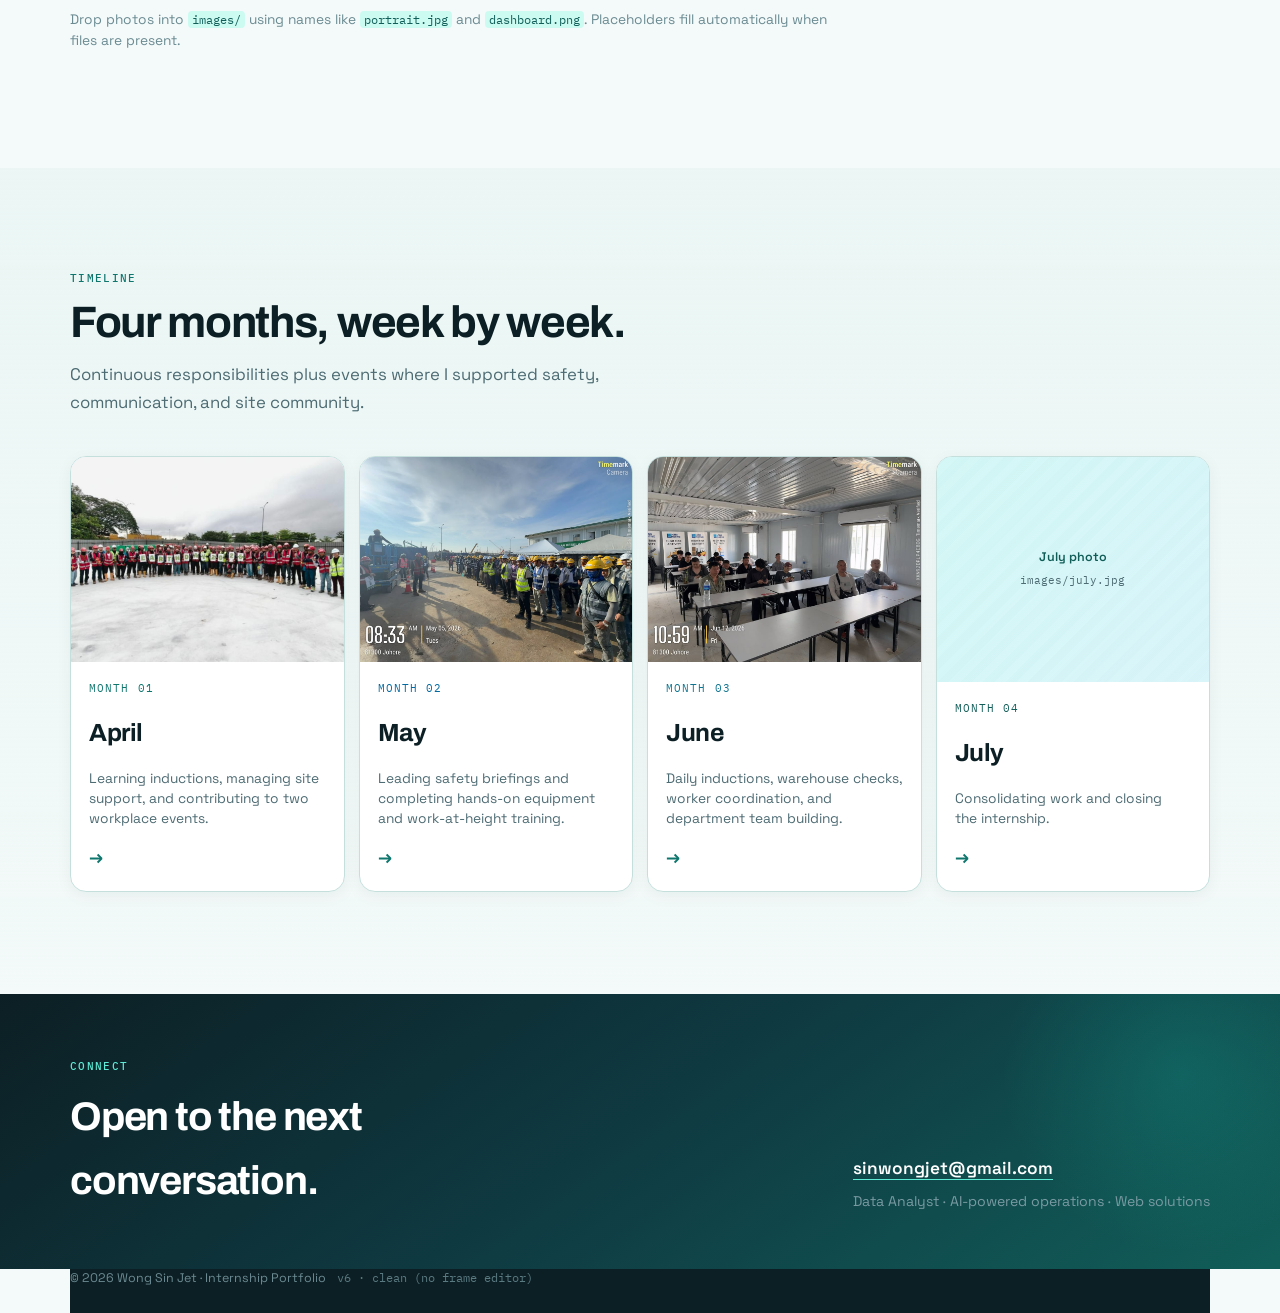
==== commit 4500f793: "Add June daily operations story" ====
--- a/index.html
+++ b/index.html
@@ -466,16 +466,16 @@
 
           <a class="month reveal delay-3" href="june.html">
             <div class="month-photo photo-slot">
-              <img src="images/june.jpg" alt="June internship" data-photo>
+              <img src="images/june-induction-session.jpg" alt="Worker induction session in June" data-photo>
               <div class="photo-placeholder compact">
                 <span>June photo</span>
-                <small>images/june.jpg</small>
+                <small>images/june-induction-session.jpg</small>
               </div>
             </div>
             <div class="month-body">
               <span class="num">Month 03</span>
               <h3>June</h3>
-              <p>Operational consistency and Dragon Boat Festival.</p>
+              <p>Daily inductions, warehouse checks, worker coordination, and department team building.</p>
               <span class="arrow" aria-hidden="true">→</span>
             </div>
           </a>
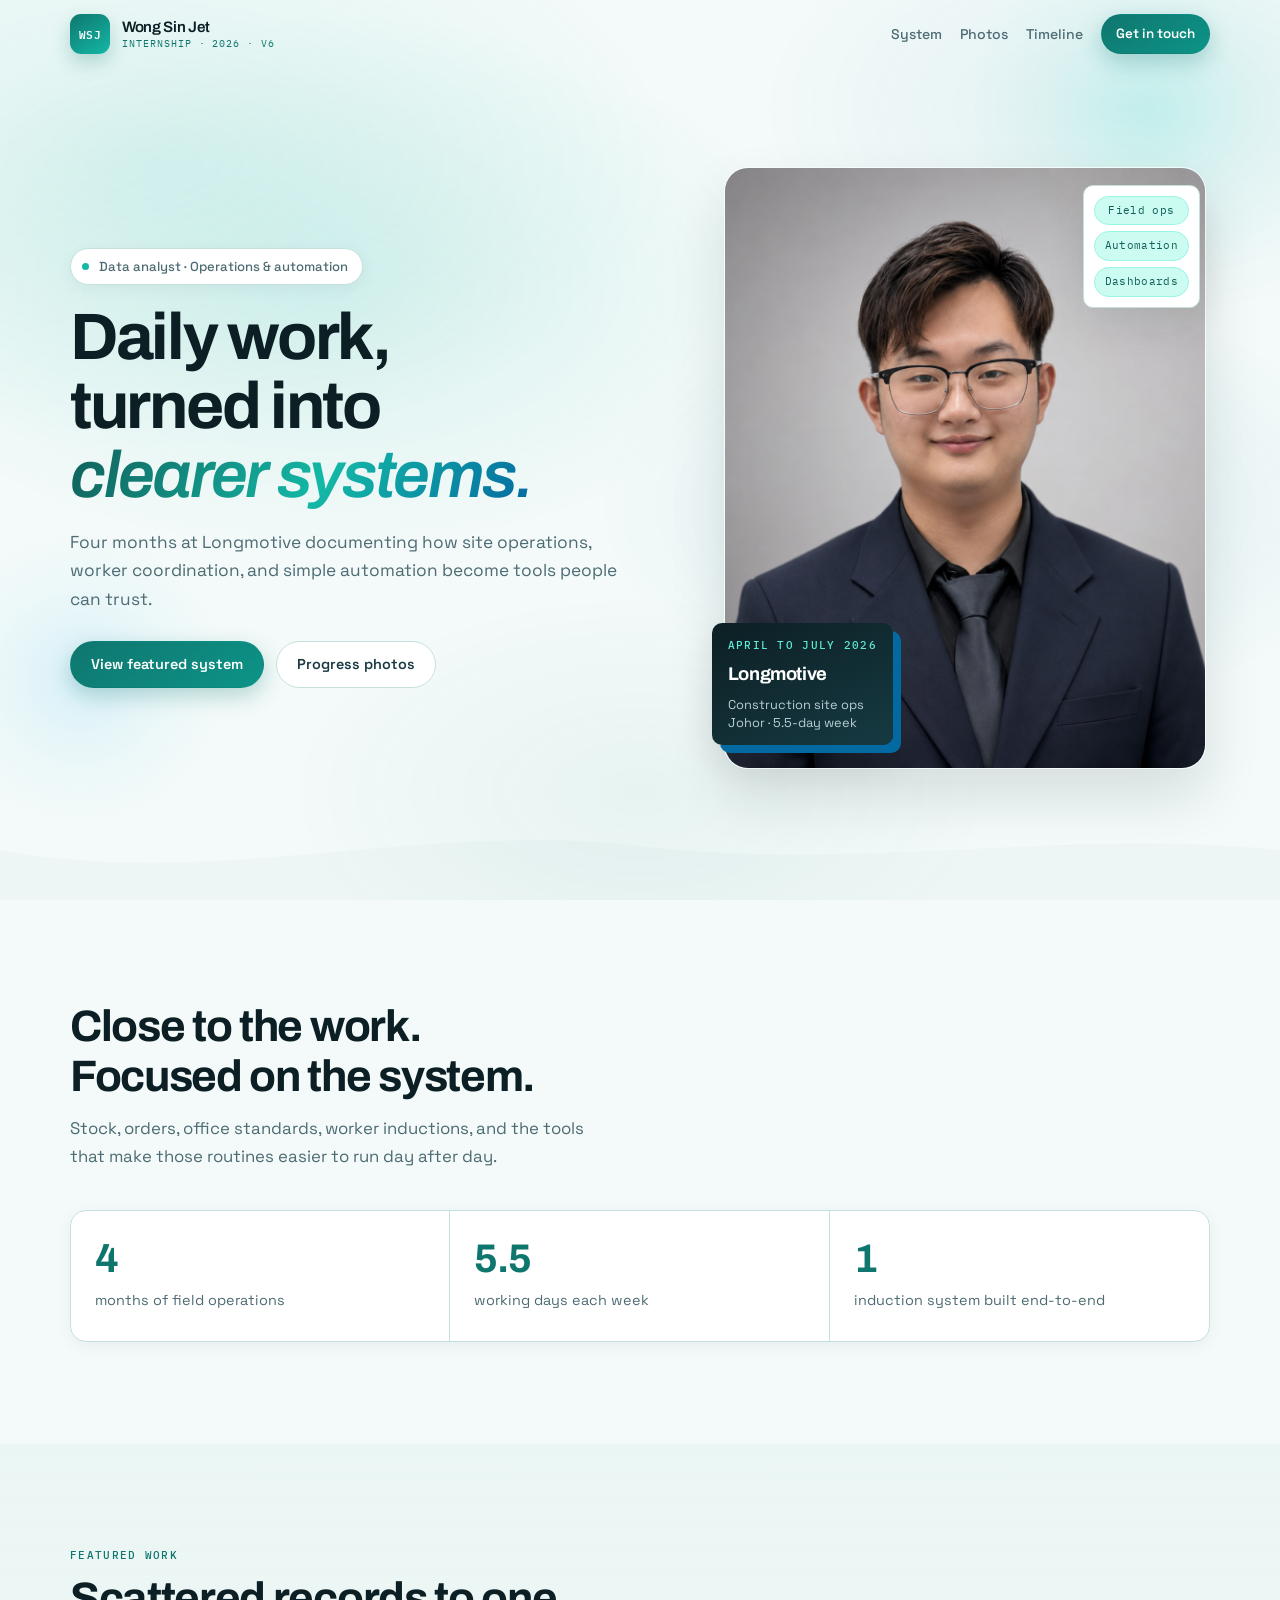
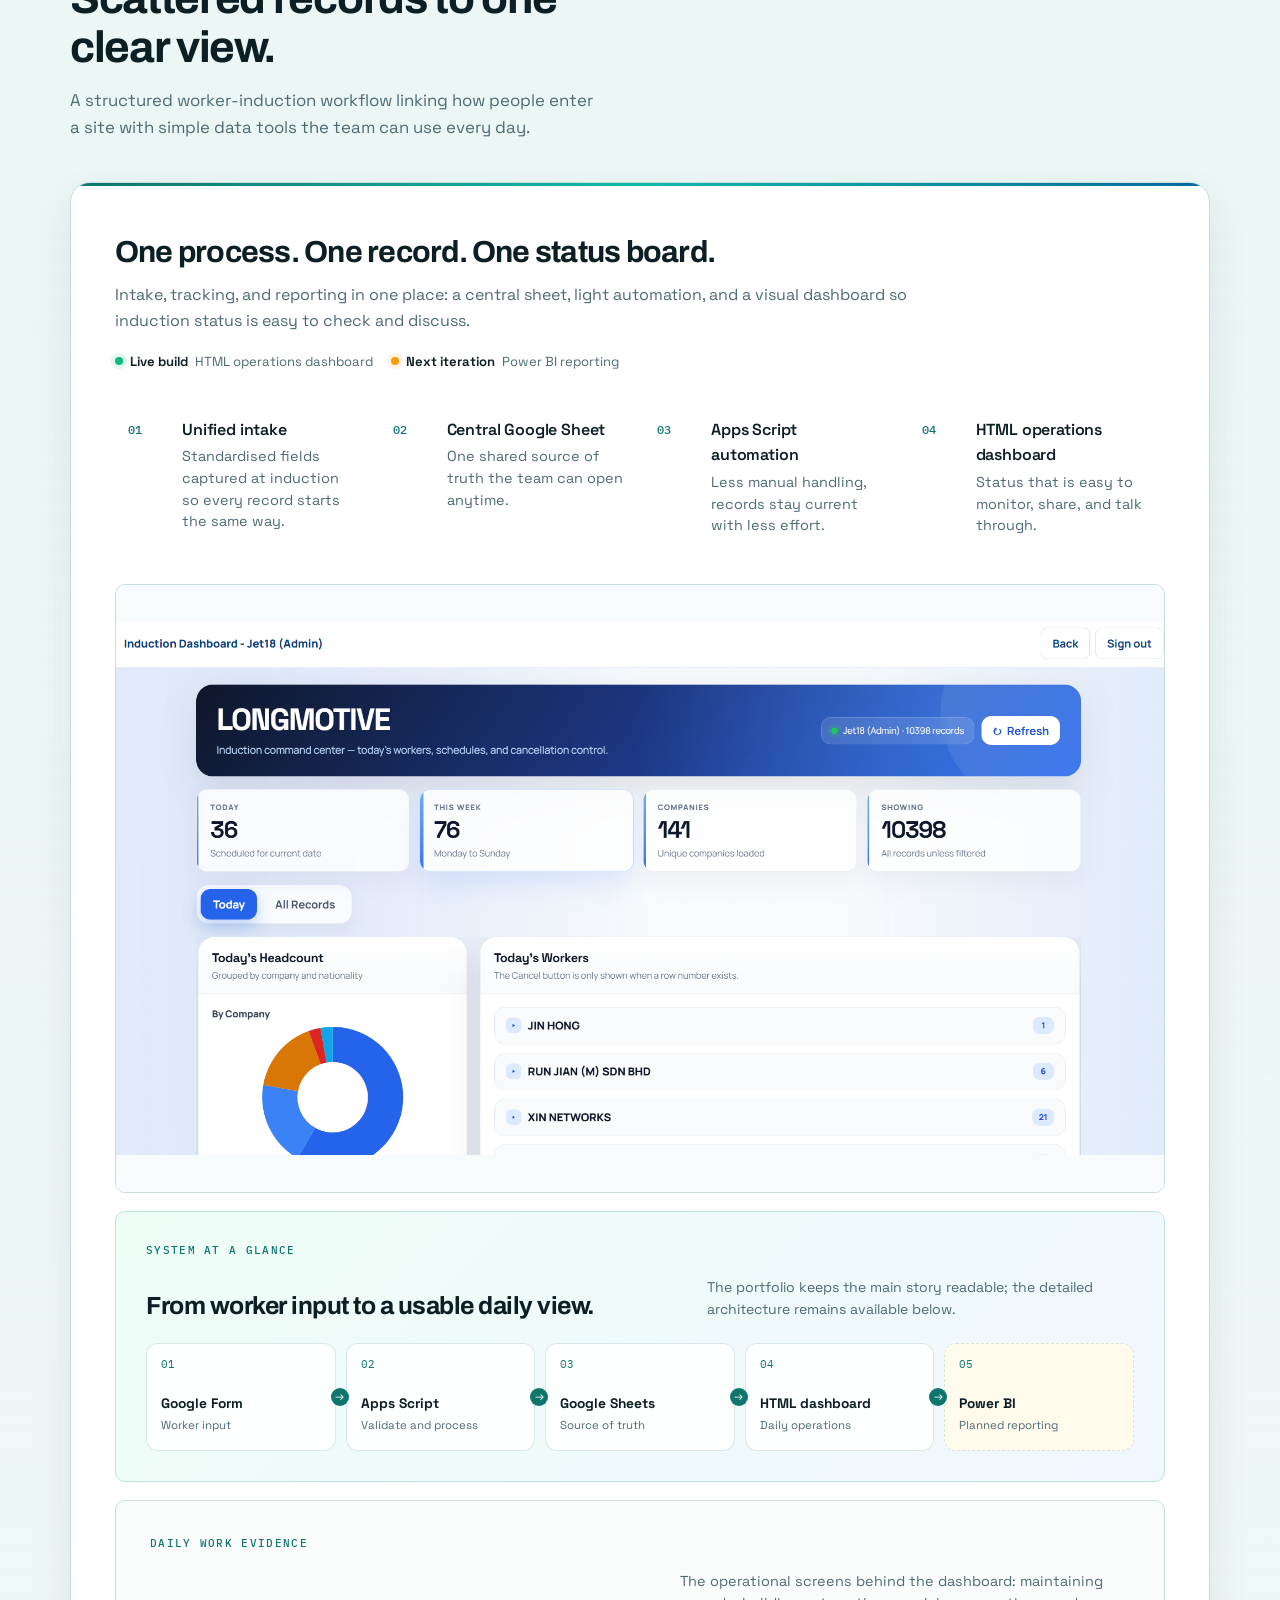
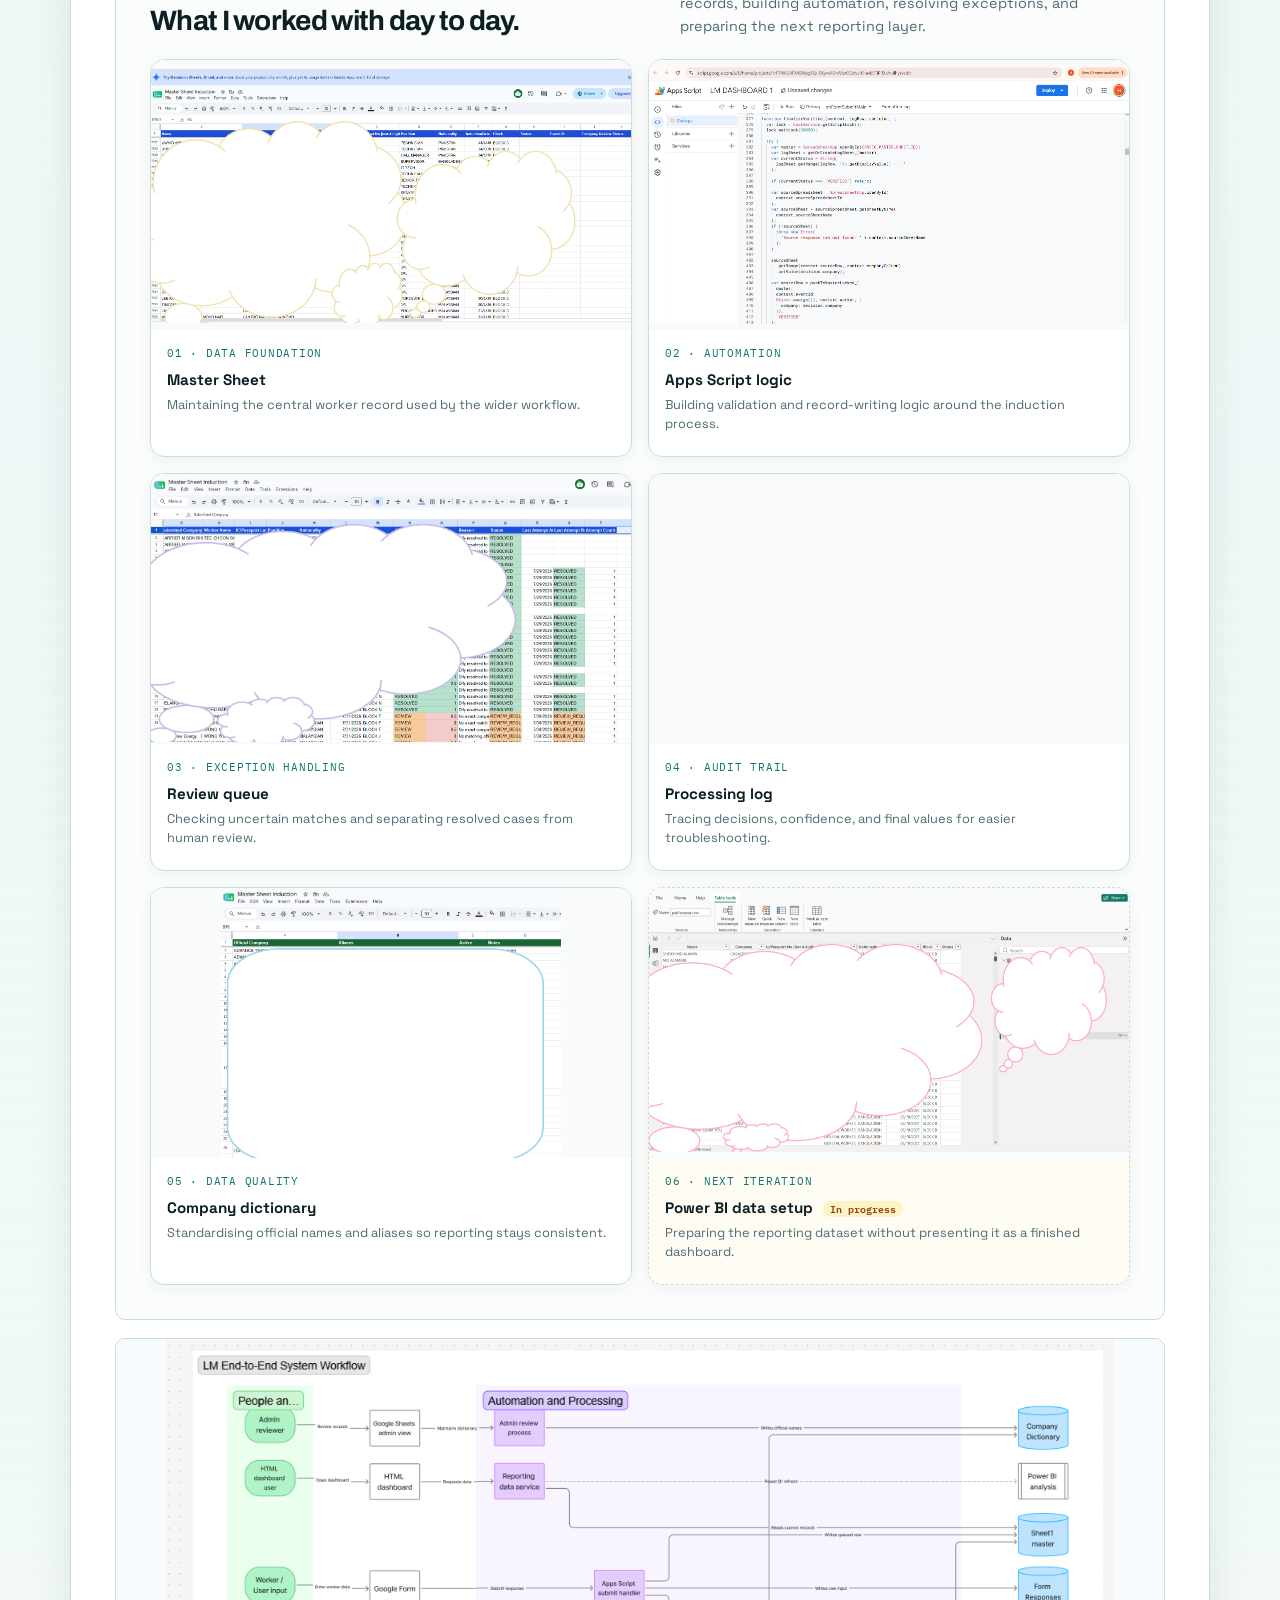
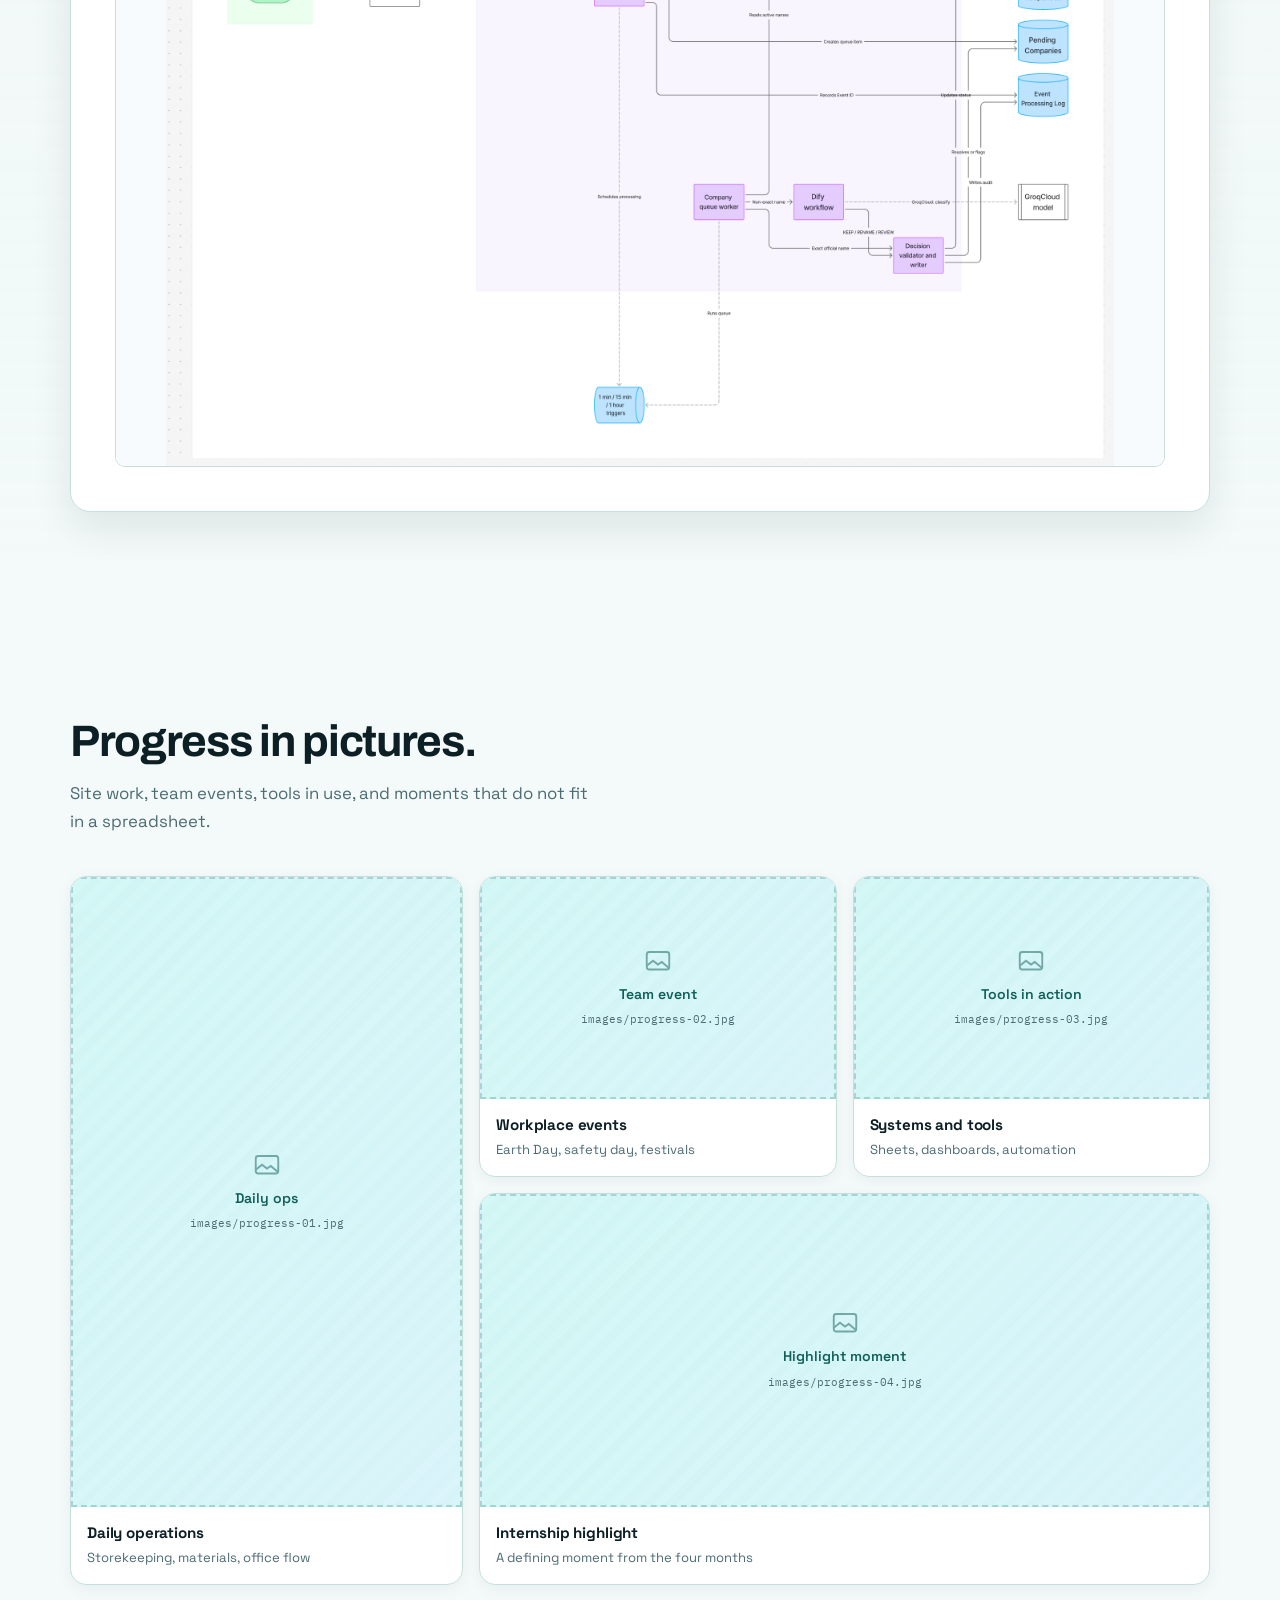
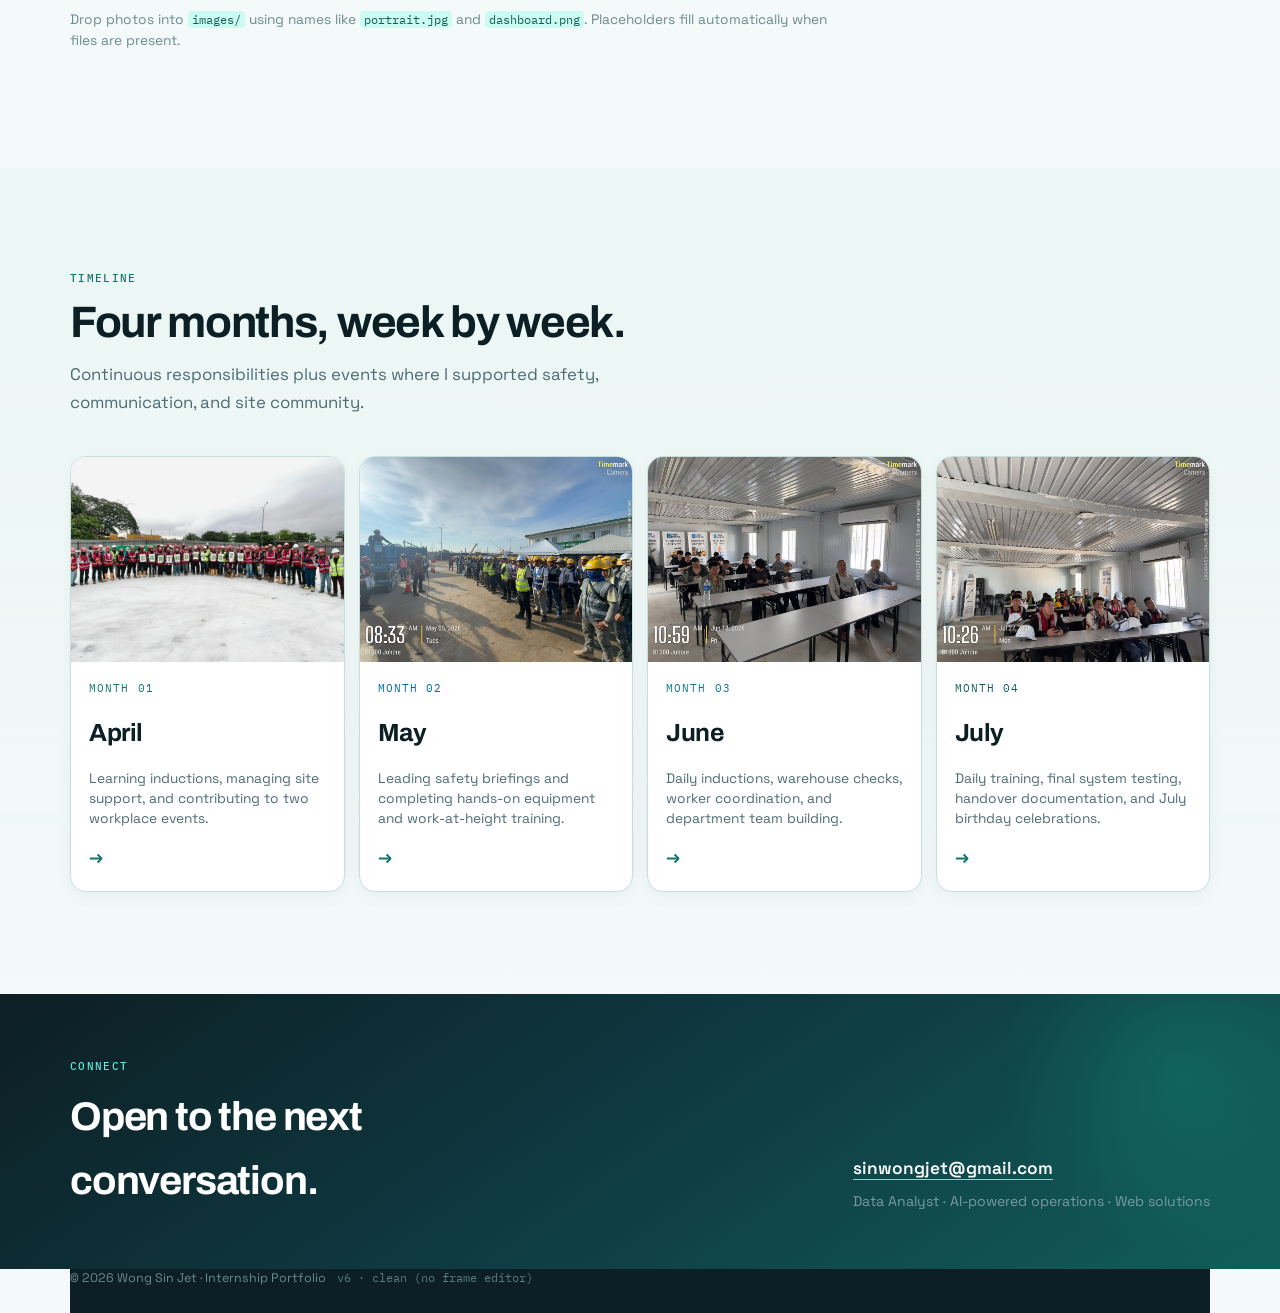
==== commit 07e9962a: "Add July system handover story" ====
--- a/index.html
+++ b/index.html
@@ -482,16 +482,16 @@
 
           <a class="month reveal delay-4" href="july.html">
             <div class="month-photo photo-slot">
-              <img src="images/july.jpg" alt="July internship" data-photo>
+              <img src="images/july-daily-training.jpg" alt="Daily worker training session in July" data-photo>
               <div class="photo-placeholder compact">
                 <span>July photo</span>
-                <small>images/july.jpg</small>
+                <small>images/july-daily-training.jpg</small>
               </div>
             </div>
             <div class="month-body">
               <span class="num">Month 04</span>
               <h3>July</h3>
-              <p>Consolidating work and closing the internship.</p>
+              <p>Daily training, final system testing, handover documentation, and July birthday celebrations.</p>
               <span class="arrow" aria-hidden="true">→</span>
             </div>
           </a>
--- a/style-v6.css
+++ b/style-v6.css
@@ -1229,6 +1229,64 @@
   font-size: 0.78rem;
   line-height: 1.45;
 }
+.handover-panel {
+  padding: clamp(20px, 3vw, 28px);
+  border: 1px solid #99ddd3;
+  border-radius: 14px;
+  background: linear-gradient(145deg, #f0fdfa, #f0f9ff);
+}
+.handover-status {
+  display: inline-flex;
+  margin-bottom: 18px;
+  padding: 6px 10px;
+  border-radius: 999px;
+  background: #ccfbf1;
+  color: var(--primary-deep);
+  font-family: var(--font-mono);
+  font-size: 0.67rem;
+  font-weight: 600;
+  letter-spacing: 0.07em;
+  text-transform: uppercase;
+}
+.handover-steps {
+  display: grid;
+  gap: 10px;
+}
+.handover-steps section {
+  display: grid;
+  grid-template-columns: auto minmax(0, 1fr) auto;
+  gap: 13px;
+  align-items: center;
+  padding: 14px;
+  border: 1px solid rgba(15, 118, 110, 0.14);
+  border-radius: 11px;
+  background: rgba(255, 255, 255, 0.82);
+}
+.handover-steps section > span {
+  font-family: var(--font-mono);
+  color: var(--primary);
+  font-size: 0.72rem;
+}
+.handover-steps strong {
+  display: block;
+  color: var(--ink);
+  font-size: 0.9rem;
+}
+.handover-steps p {
+  margin: 3px 0 0;
+  color: var(--muted);
+  font-size: 0.76rem;
+  line-height: 1.45;
+}
+.handover-steps small {
+  padding: 5px 8px;
+  border-radius: 999px;
+  background: var(--paper-2);
+  color: var(--primary-deep);
+  font-family: var(--font-mono);
+  font-size: 0.62rem;
+  white-space: nowrap;
+}
 
 .pager {
   display: flex;
@@ -1252,6 +1310,8 @@
   .month-story-photos { grid-template-columns: 1fr; }
   .month-story-photo.landscape .photo-slot { aspect-ratio: 4 / 3; }
   .month-story-photo.portrait .photo-slot { aspect-ratio: 4 / 5; }
+  .handover-steps section { grid-template-columns: auto minmax(0, 1fr); }
+  .handover-steps small { grid-column: 2; justify-self: start; }
 }
 
 /* ========== CONTACT ========== */
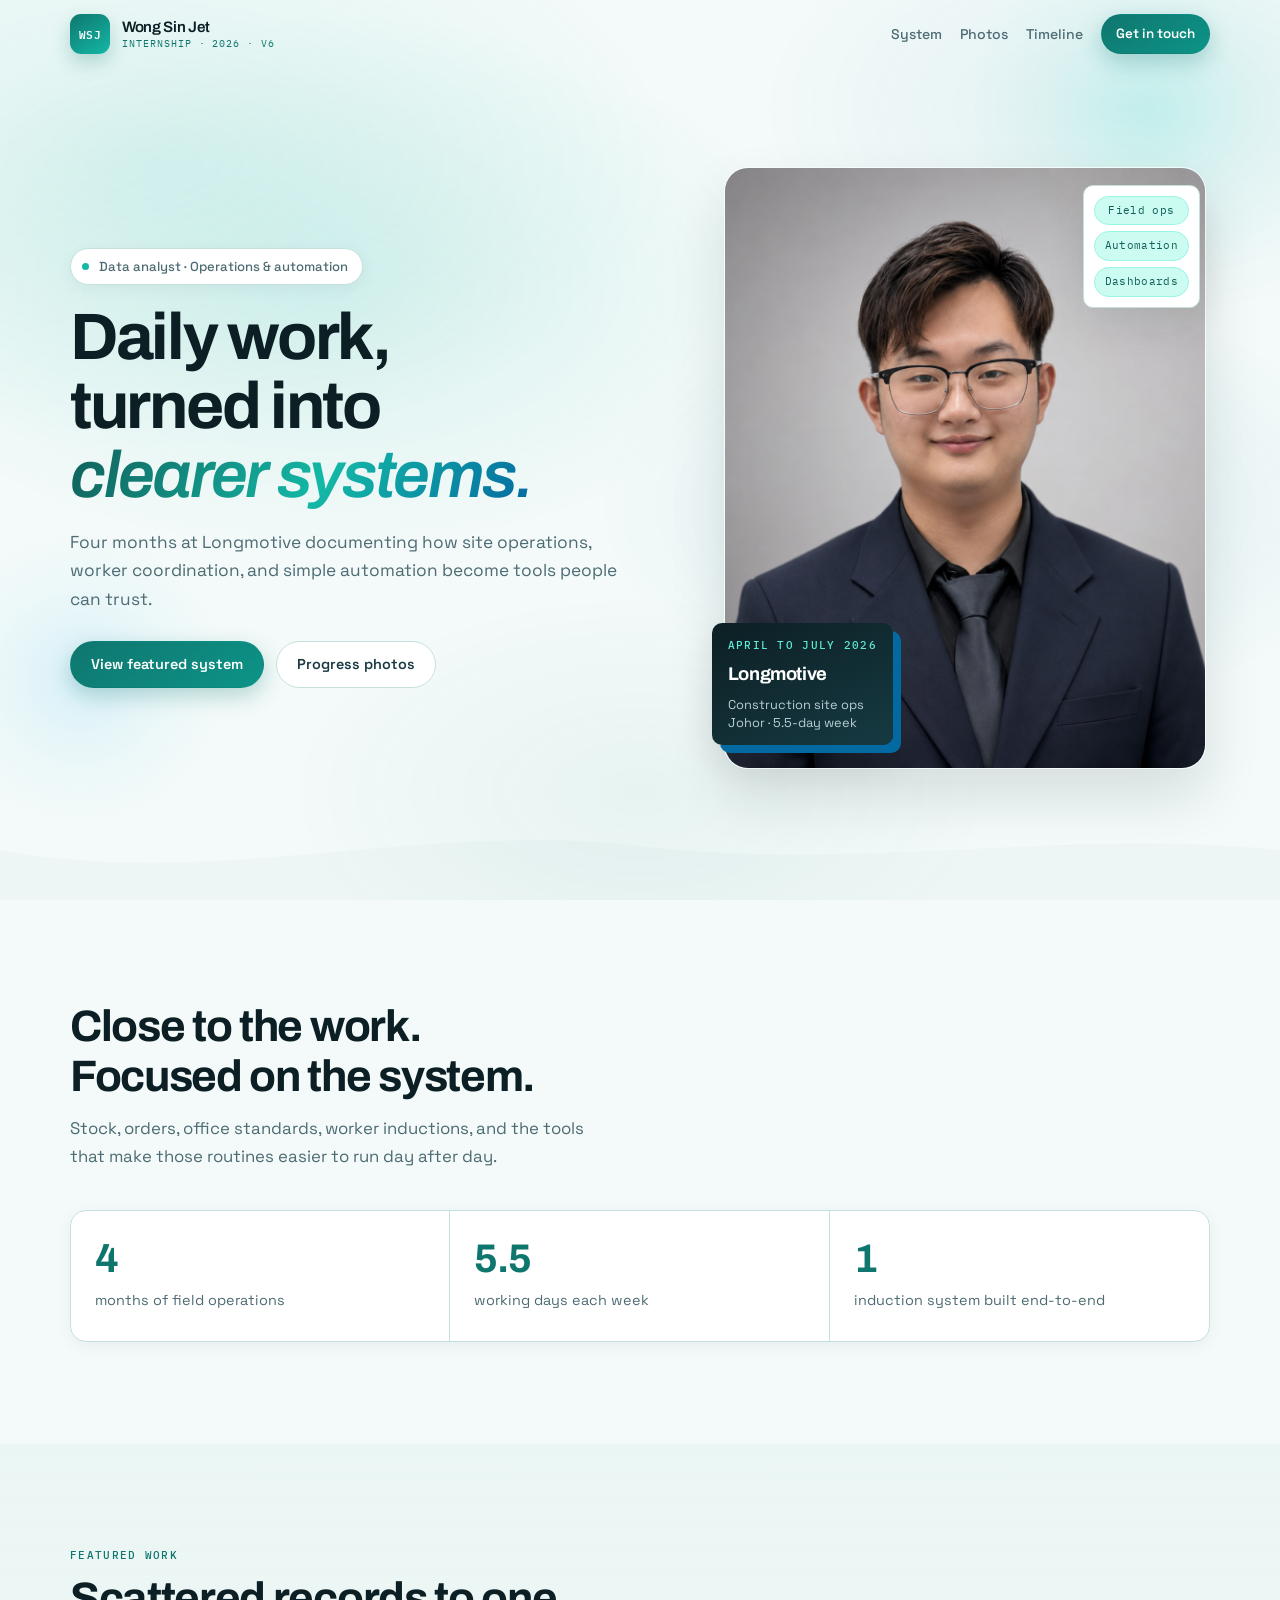
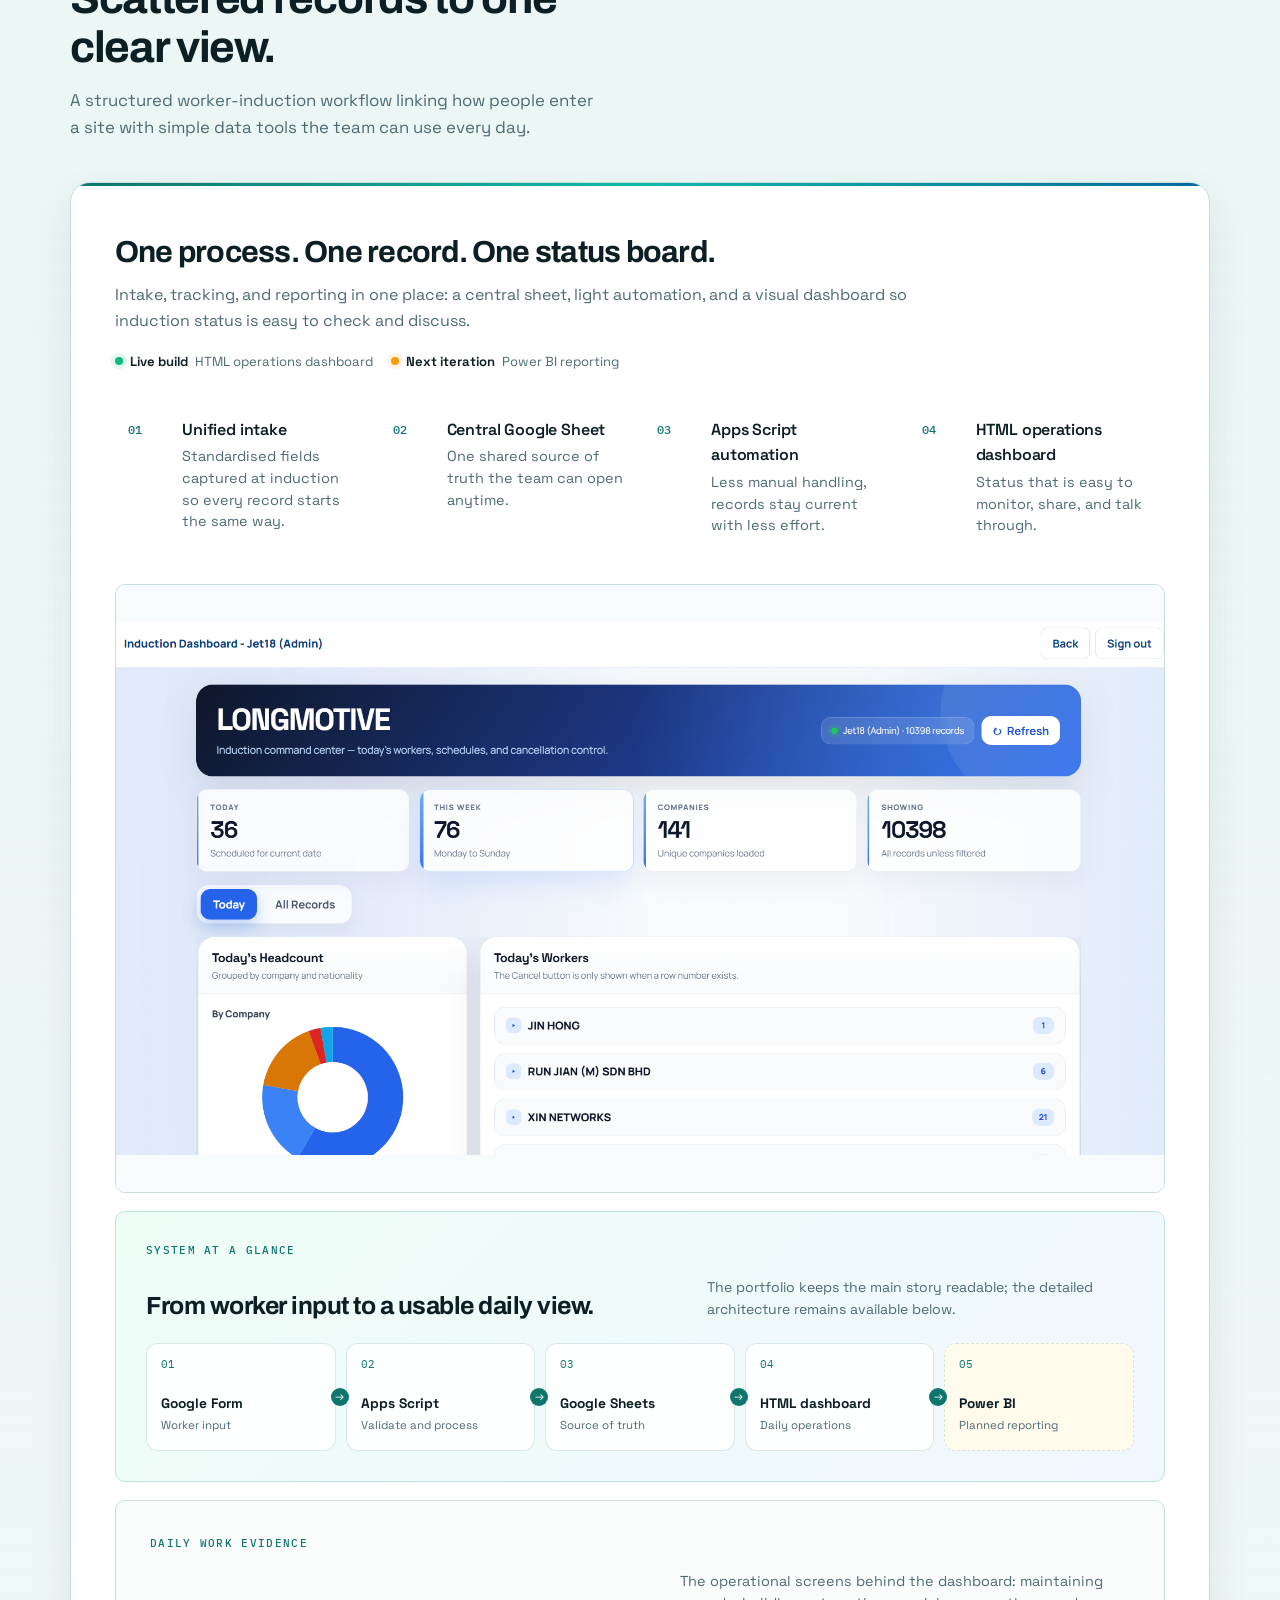
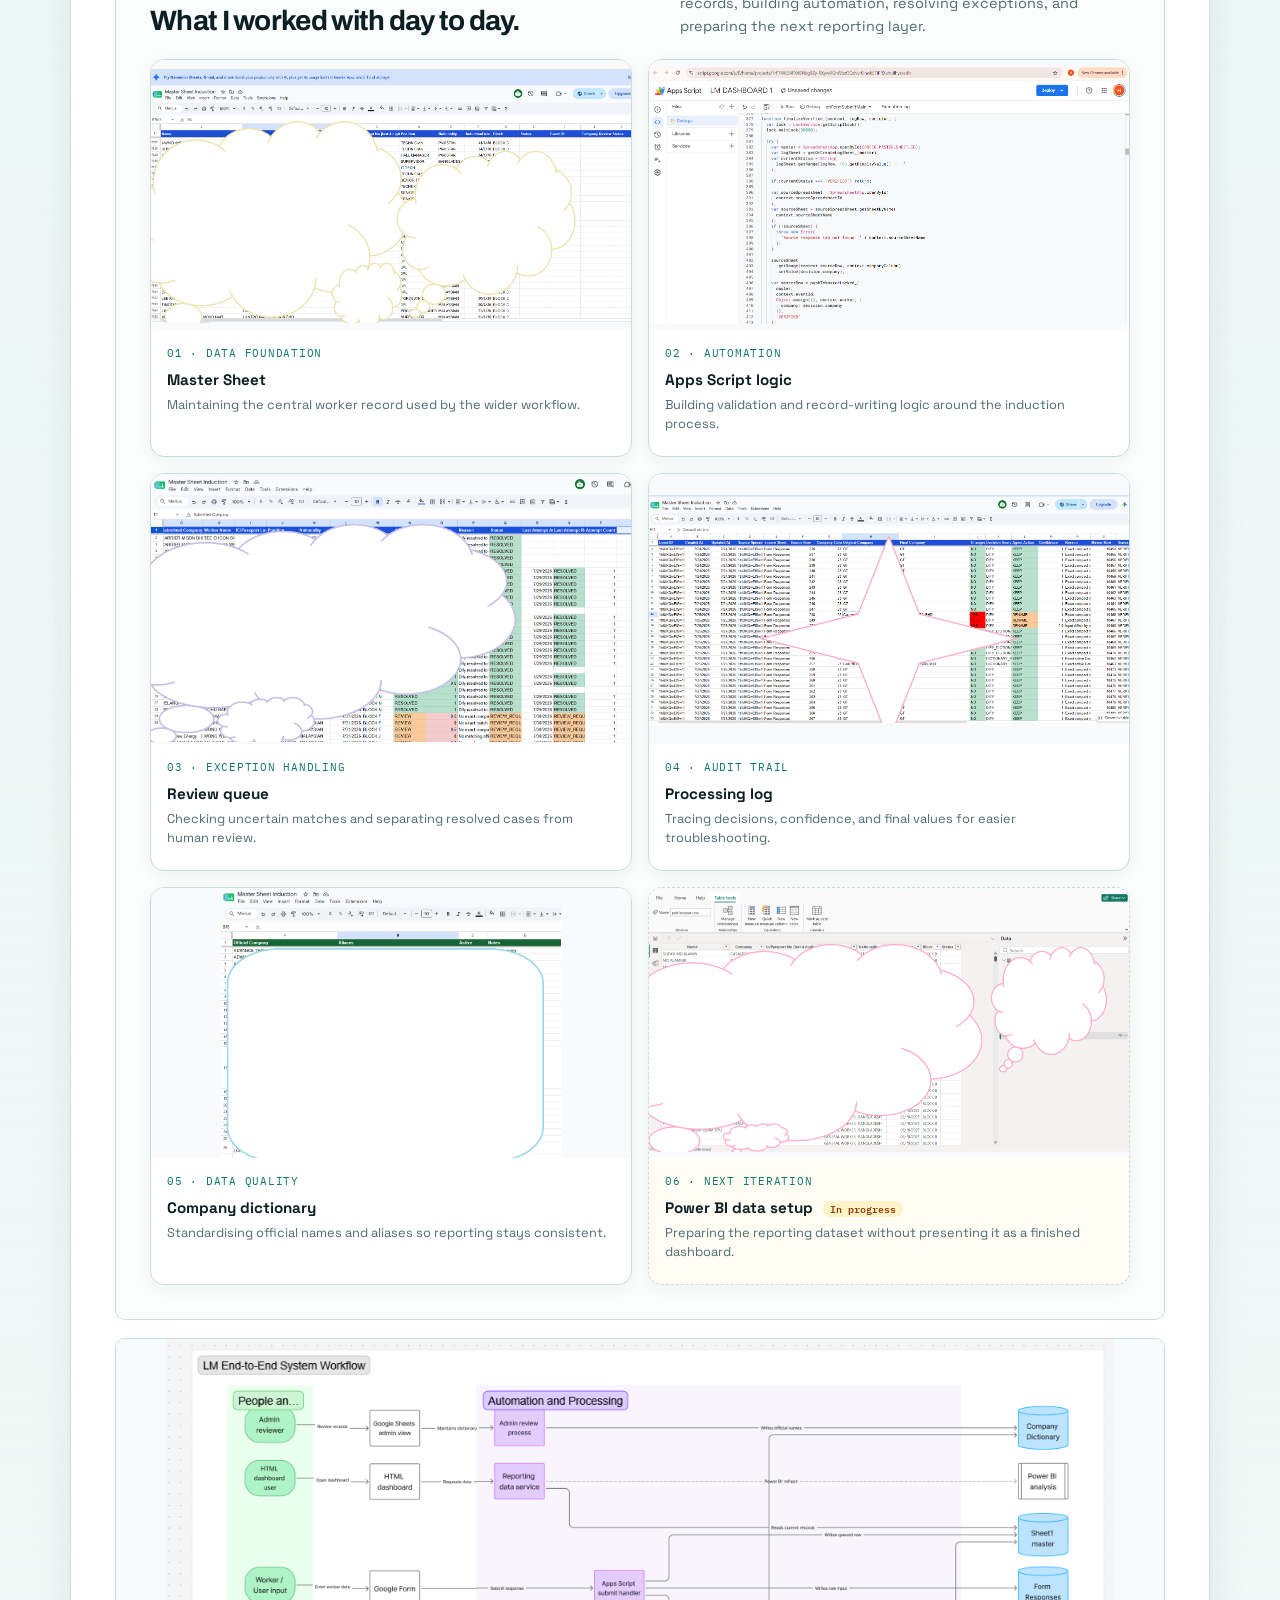
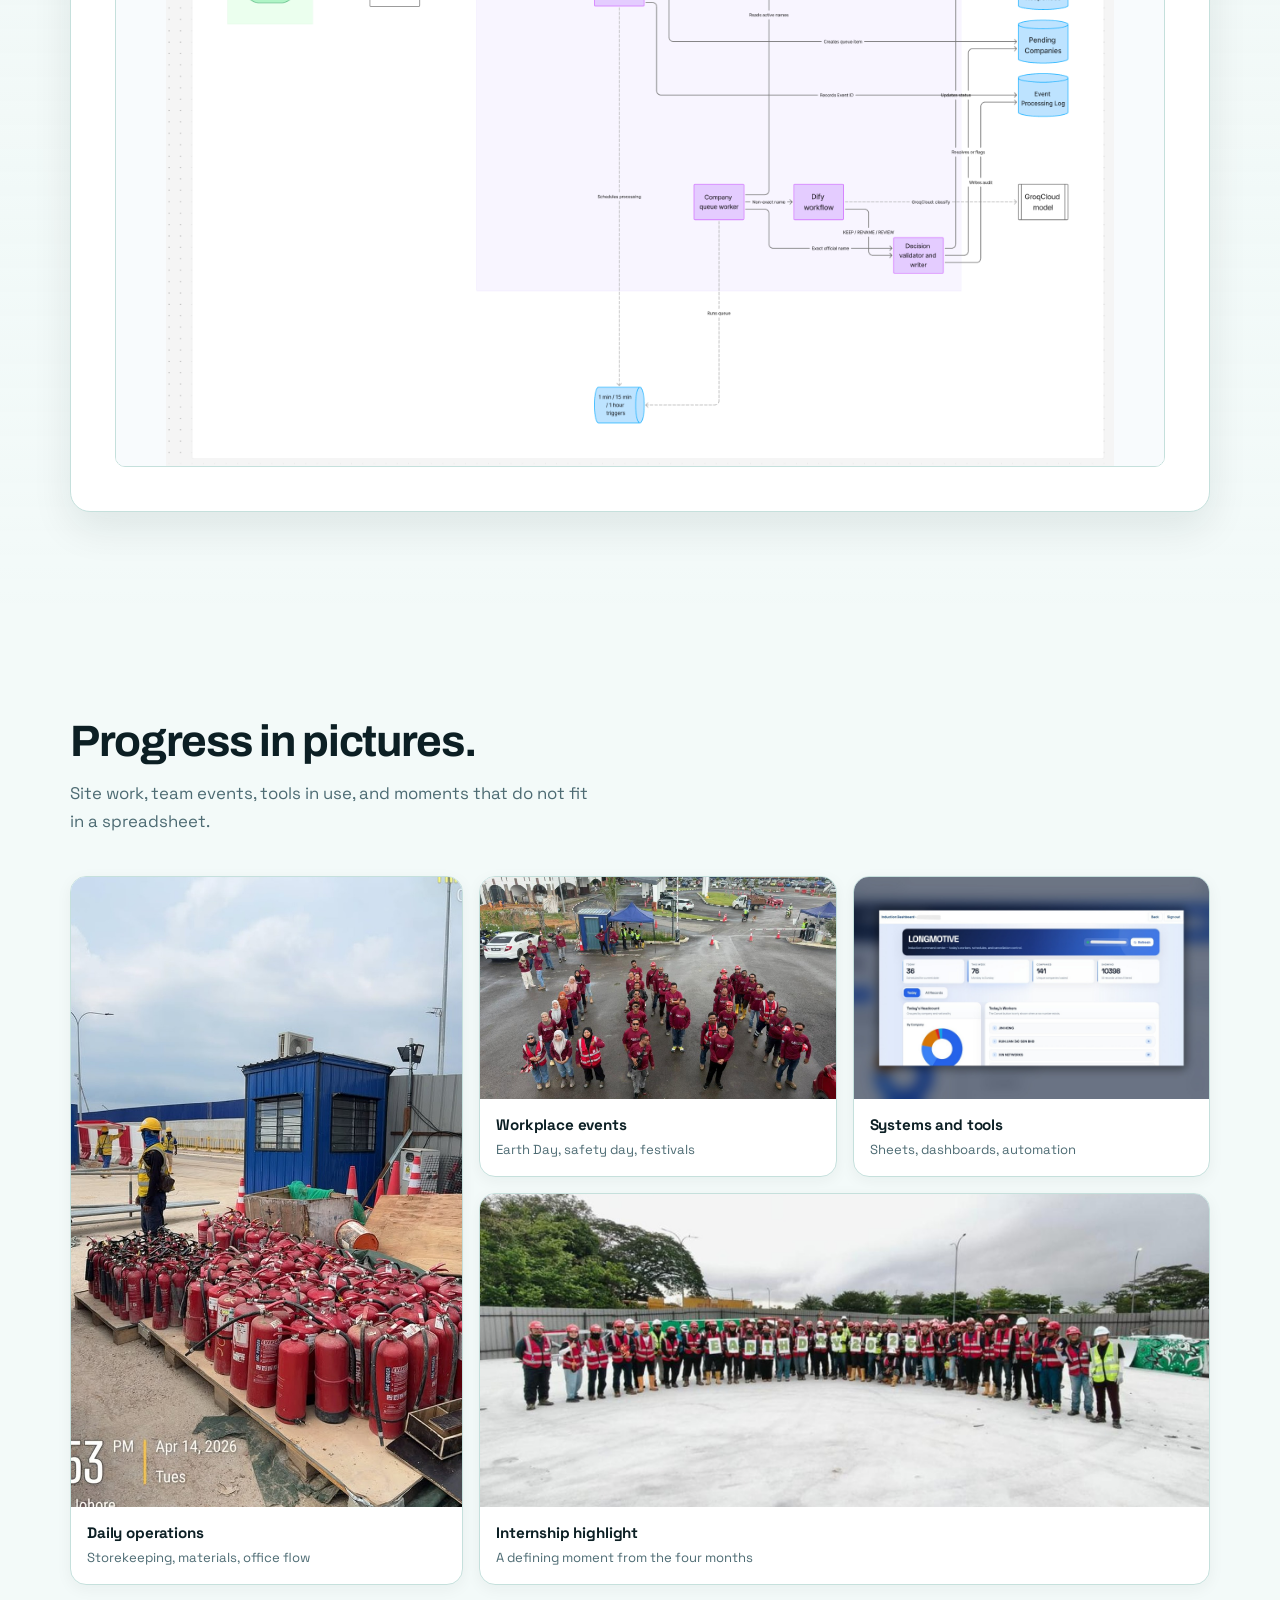
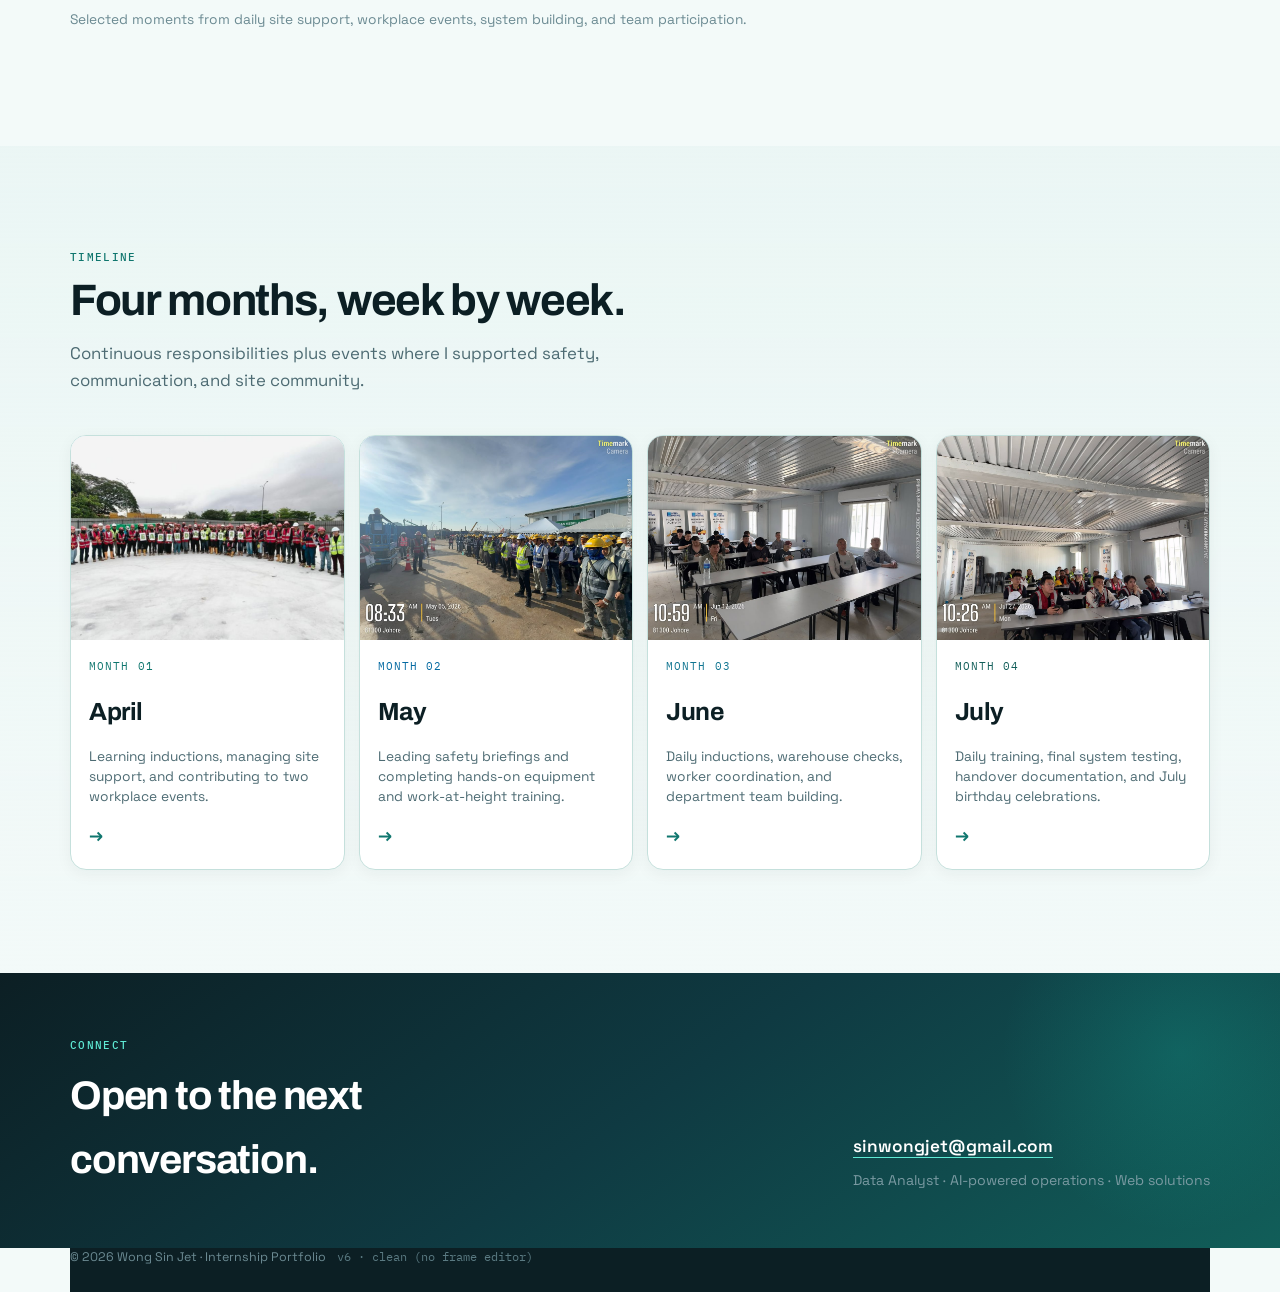
==== commit 19cb2073: "Add progress gallery photos" ====
--- a/index.html
+++ b/index.html
@@ -341,7 +341,7 @@
         <div class="gallery reveal">
           <figure class="gallery-item tall">
             <div class="photo-slot">
-              <img src="images/progress-01.jpg" alt="Daily site operations" data-photo>
+              <img src="images/progress-01.jpg" alt="Fire extinguishers organised for servicing as part of daily site support" data-photo loading="lazy" decoding="async">
               <div class="photo-placeholder">
                 <svg viewBox="0 0 24 24" fill="none" stroke="currentColor" stroke-width="1.5" aria-hidden="true">
                   <rect x="3" y="4" width="18" height="14" rx="2"/>
@@ -359,7 +359,7 @@
 
           <figure class="gallery-item">
             <div class="photo-slot">
-              <img src="images/progress-02.jpg" alt="Workplace event" data-photo>
+              <img src="images/progress-02.jpg" alt="Longmotive team gathered for the World Day for Safety and Health at Work" data-photo loading="lazy" decoding="async">
               <div class="photo-placeholder">
                 <svg viewBox="0 0 24 24" fill="none" stroke="currentColor" stroke-width="1.5" aria-hidden="true">
                   <rect x="3" y="4" width="18" height="14" rx="2"/>
@@ -377,7 +377,7 @@
 
           <figure class="gallery-item">
             <div class="photo-slot">
-              <img src="images/progress-03.jpg" alt="Tools and systems" data-photo>
+              <img src="images/progress-03.jpg" alt="Induction dashboard used to track workers, companies, and daily activity" data-photo loading="lazy" decoding="async">
               <div class="photo-placeholder">
                 <svg viewBox="0 0 24 24" fill="none" stroke="currentColor" stroke-width="1.5" aria-hidden="true">
                   <rect x="3" y="4" width="18" height="14" rx="2"/>
@@ -395,7 +395,7 @@
 
           <figure class="gallery-item wide">
             <div class="photo-slot">
-              <img src="images/progress-04.jpg" alt="Internship highlight" data-photo>
+              <img src="images/progress-04.jpg" alt="Longmotive team marking Earth Day 2026 together" data-photo loading="lazy" decoding="async">
               <div class="photo-placeholder">
                 <svg viewBox="0 0 24 24" fill="none" stroke="currentColor" stroke-width="1.5" aria-hidden="true">
                   <rect x="3" y="4" width="18" height="14" rx="2"/>
@@ -413,8 +413,7 @@
         </div>
 
         <p class="gallery-hint reveal">
-          Drop photos into <code>images/</code> using names like <code>portrait.jpg</code> and
-          <code>dashboard.png</code>. Placeholders fill automatically when files are present.
+          Selected moments from daily site support, workplace events, system building, and team participation.
         </p>
       </div>
     </section>
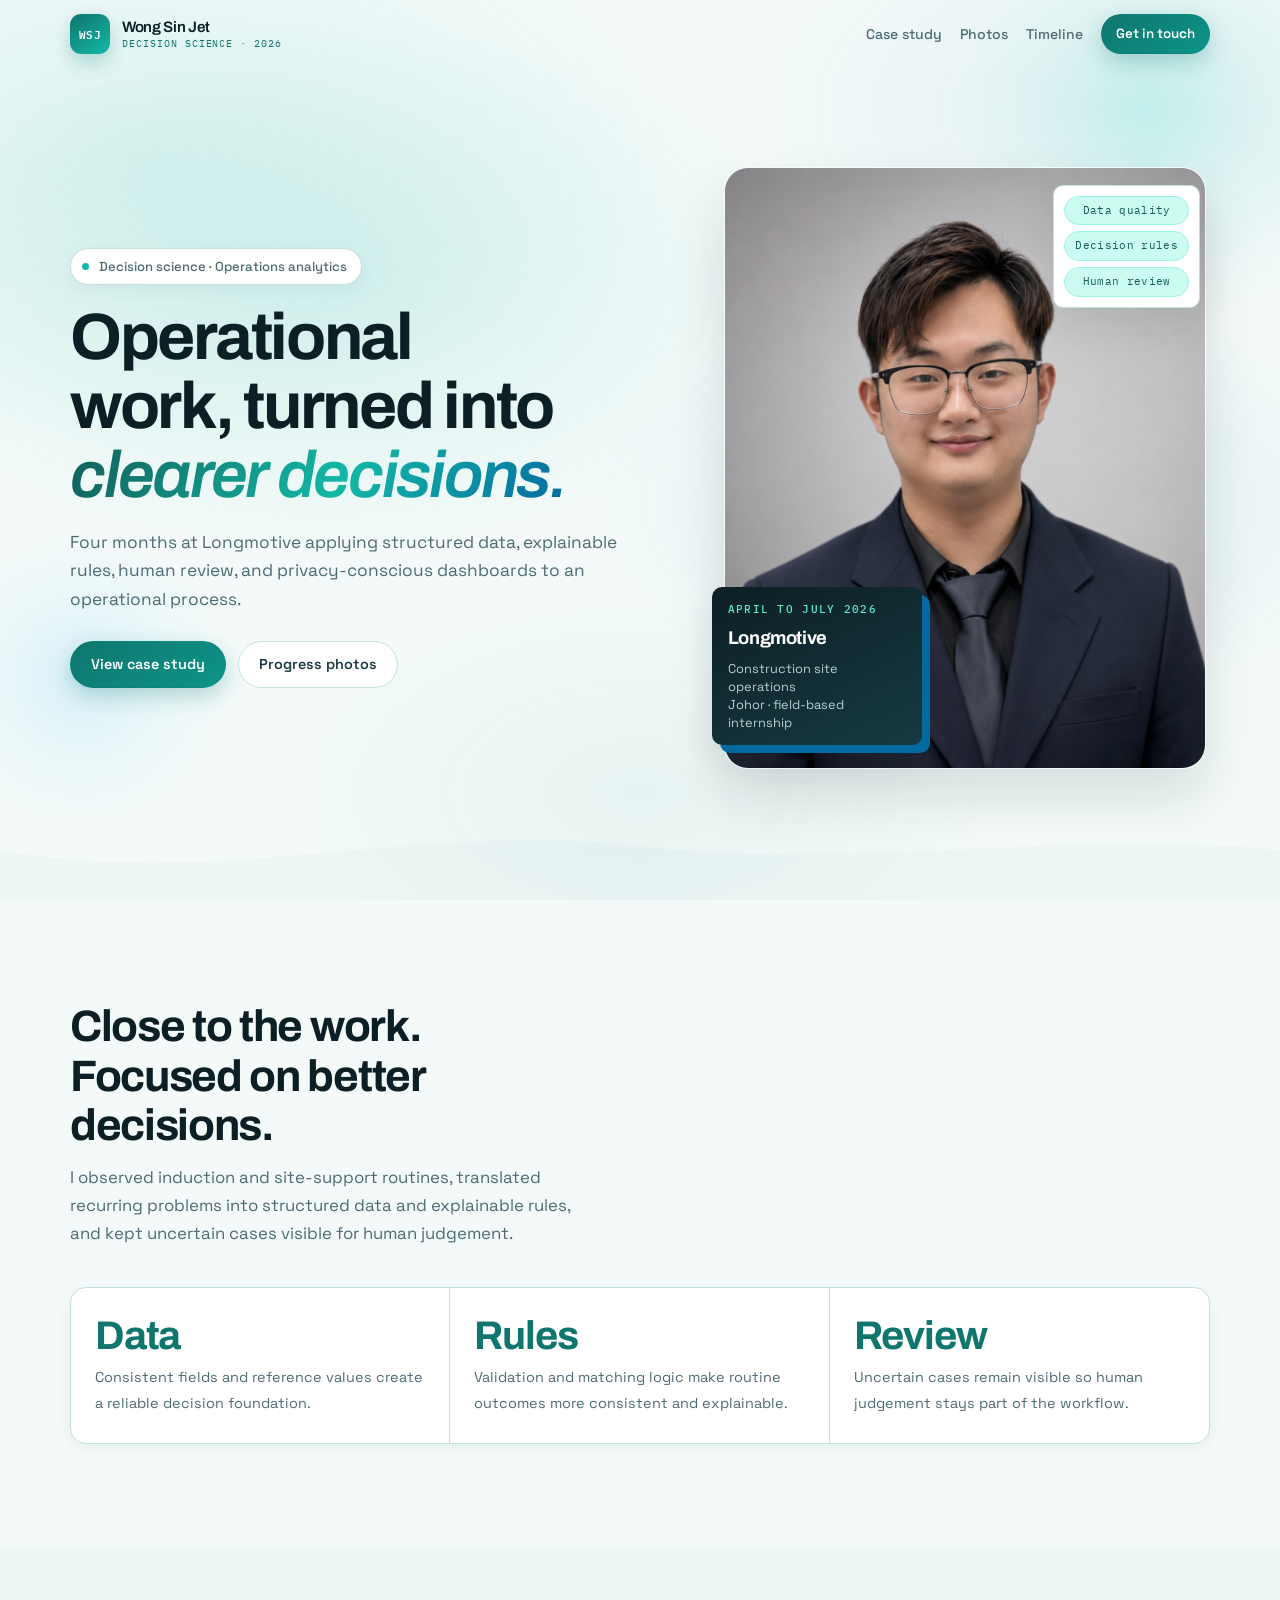
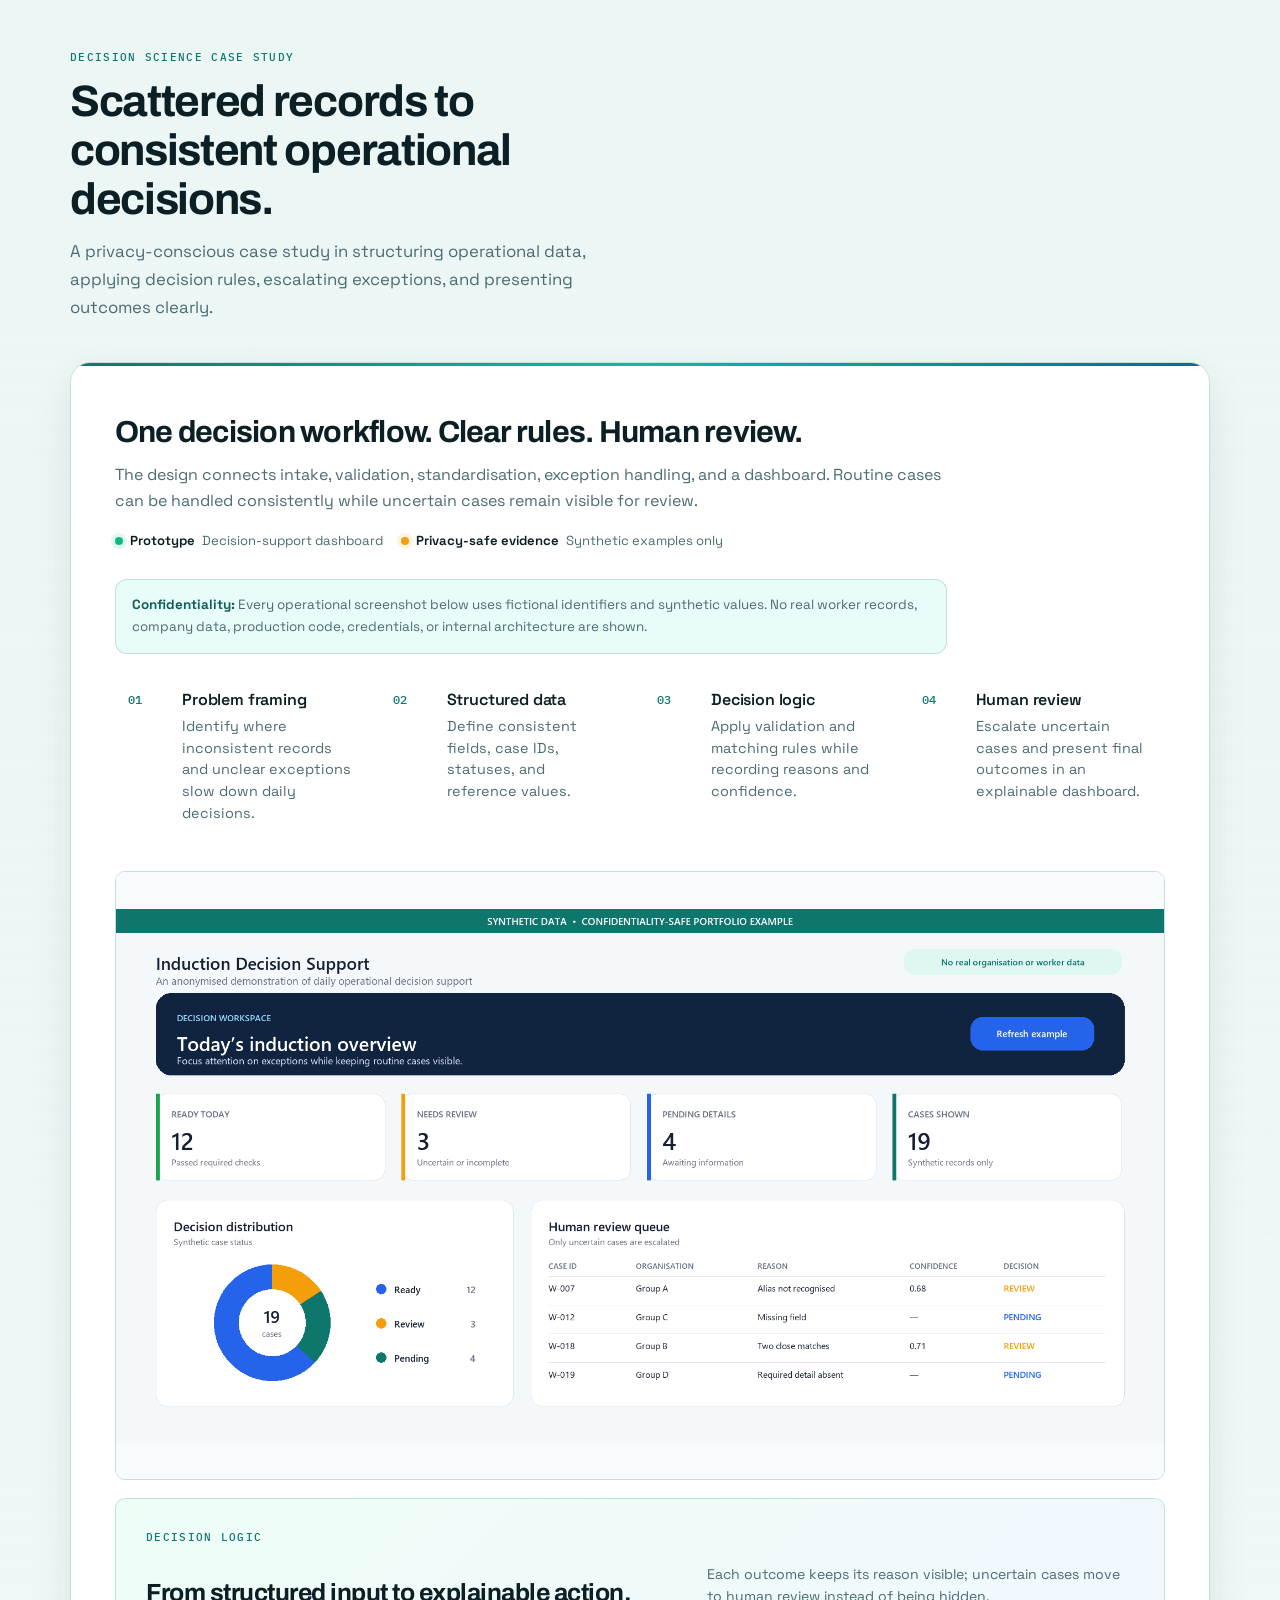
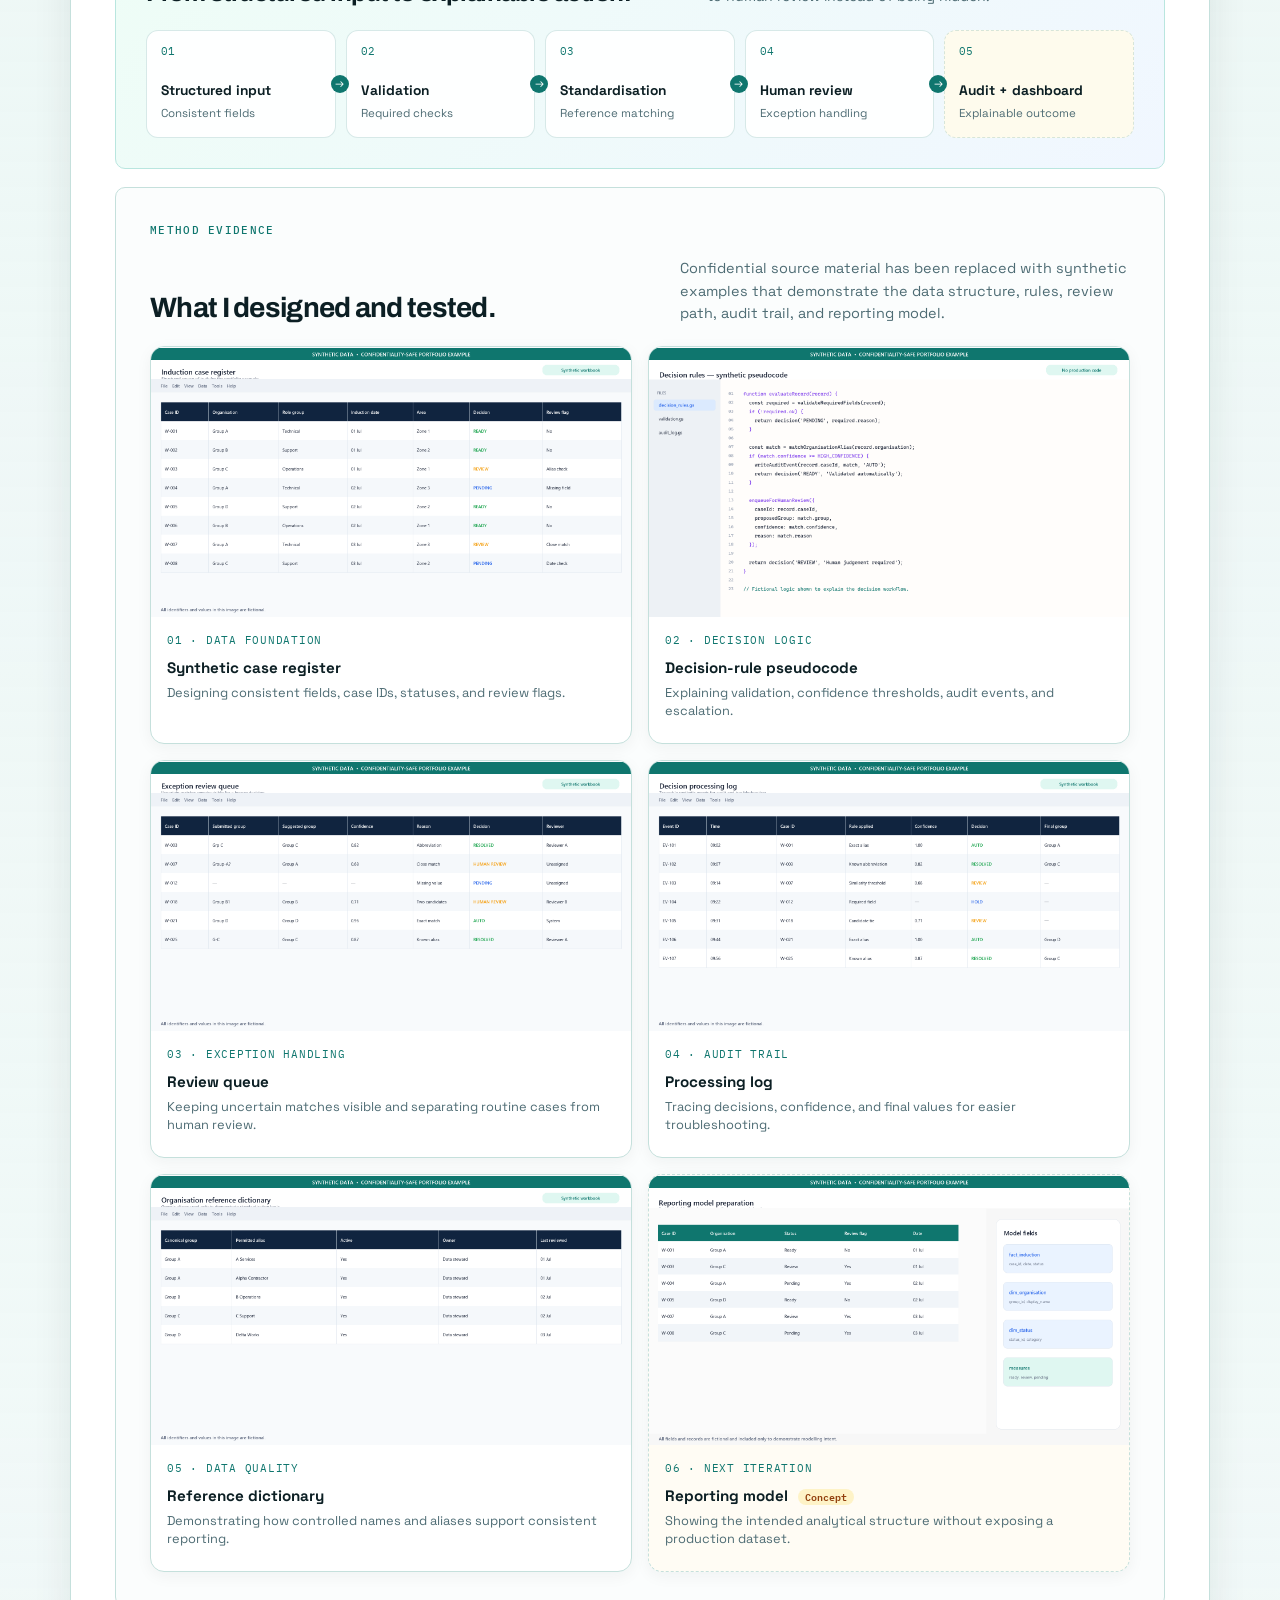
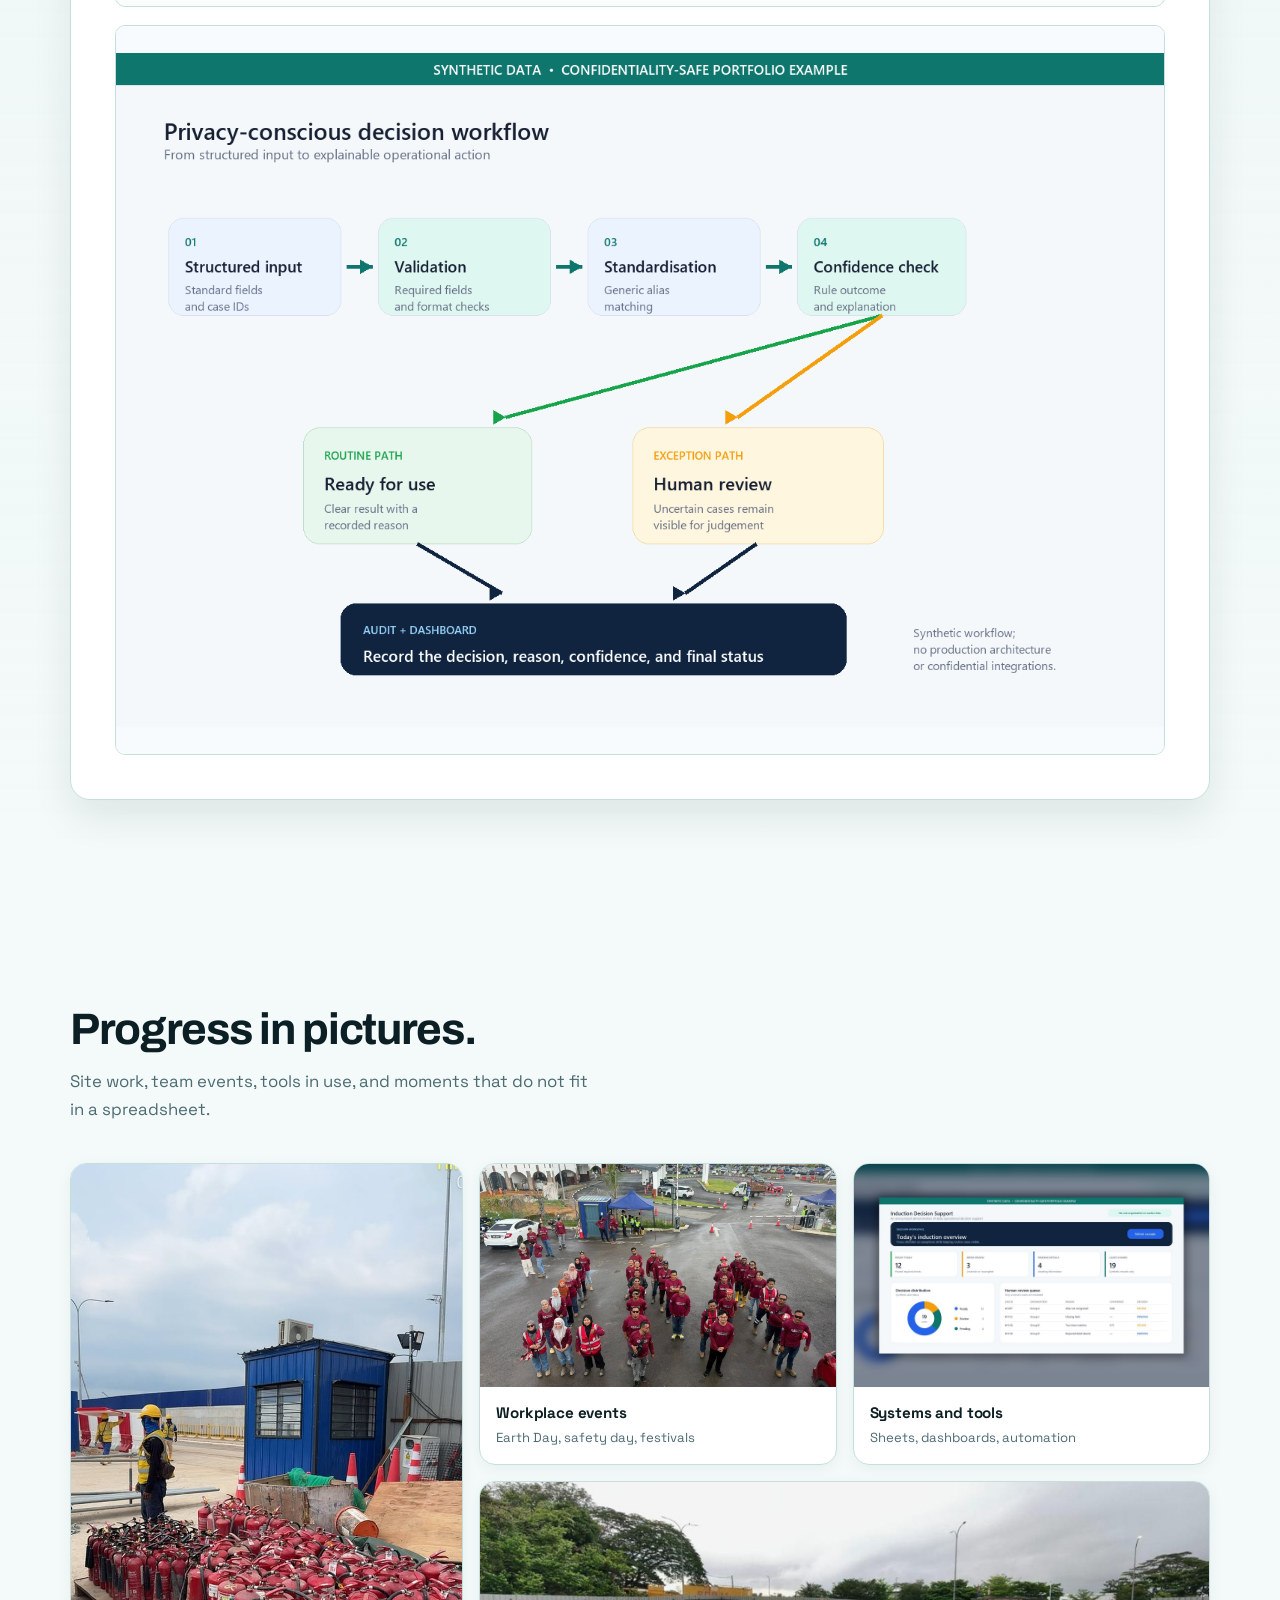
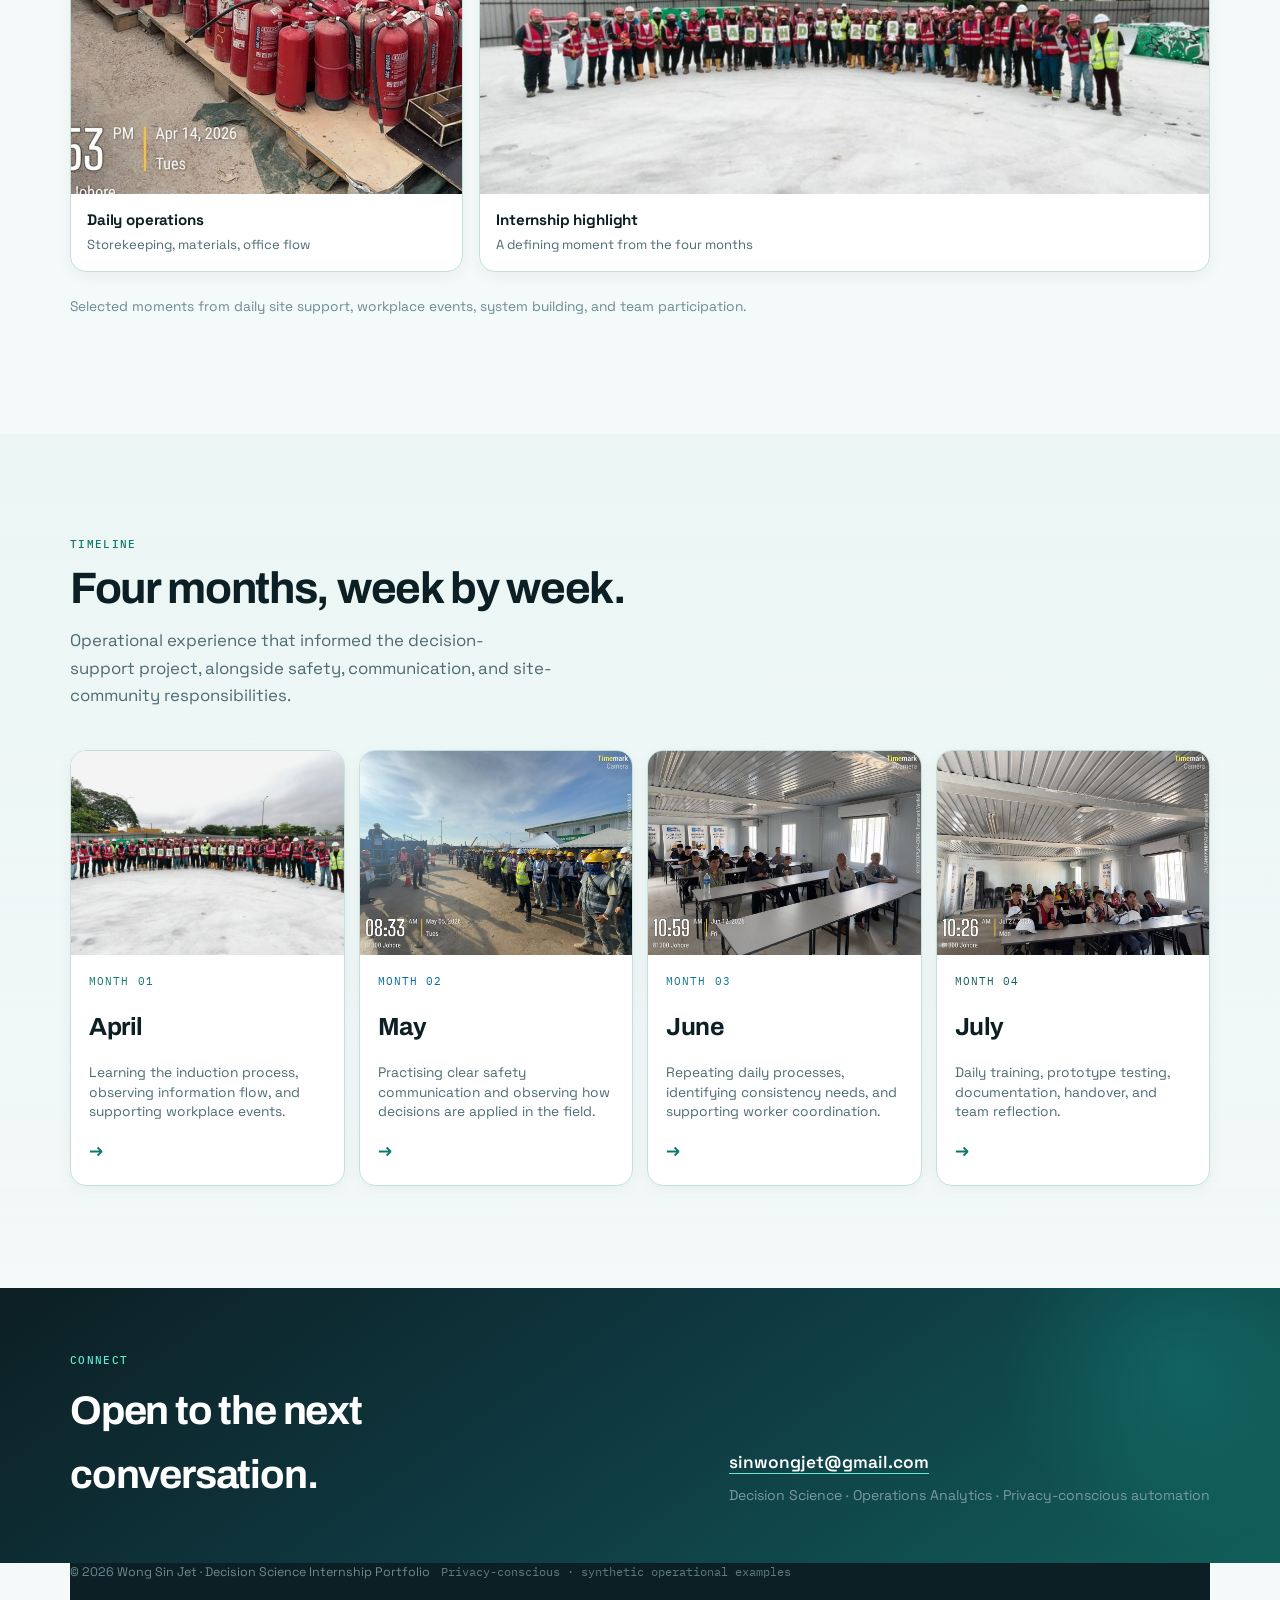
==== commit 919ff06c: "Make portfolio privacy-safe and decision-focused" ====
--- a/index.html
+++ b/index.html
@@ -3,8 +3,8 @@
 <head>
   <meta charset="utf-8">
   <meta name="viewport" content="width=device-width, initial-scale=1">
-  <title>Wong Sin Jet - Internship Portfolio 2026 (v6)</title>
-  <meta name="description" content="Internship portfolio by Wong Sin Jet: four months of site operations, worker coordination, and practical automation at Longmotive.">
+  <title>Wong Sin Jet - Decision Science Internship Portfolio</title>
+  <meta name="description" content="Decision science internship portfolio by Wong Sin Jet: privacy-conscious operational analytics, decision rules, human review, and dashboard design.">
   <link rel="stylesheet" href="style-v6.css">
 </head>
 <body>
@@ -28,10 +28,10 @@
     <div class="header-inner">
       <a class="brand" href="index.html">
         <span class="brand-mark">WSJ</span>
-        <span class="brand-text">Wong Sin Jet<small>Internship · 2026 · v6</small></span>
+        <span class="brand-text">Wong Sin Jet<small>Decision Science &middot; 2026</small></span>
       </a>
       <nav class="nav-links" aria-label="Primary">
-        <a href="#project">System</a>
+        <a href="#project">Case study</a>
         <a href="#gallery">Photos</a>
         <a href="#months">Timeline</a>
         <a class="btn btn-sm btn-primary" href="mailto:sinwongjet@gmail.com">Get in touch</a>
@@ -46,18 +46,18 @@
         <div class="hero-copy reveal">
           <span class="pill">
             <span class="pill-dot" aria-hidden="true"></span>
-            Data analyst · Operations &amp; automation
+            Decision science &middot; Operations analytics
           </span>
           <h1>
-            Daily work, turned into
-            <em>clearer systems.</em>
+            Operational work, turned into
+            <em>clearer decisions.</em>
           </h1>
           <p class="lead">
-            Four months at Longmotive documenting how site operations, worker coordination,
-            and simple automation become tools people can trust.
+            Four months at Longmotive applying structured data, explainable rules,
+            human review, and privacy-conscious dashboards to an operational process.
           </p>
           <div class="hero-actions">
-            <a class="btn btn-primary" href="#project">View featured system</a>
+            <a class="btn btn-primary" href="#project">View case study</a>
             <a class="btn btn-ghost" href="#gallery">Progress photos</a>
           </div>
         </div>
@@ -78,12 +78,12 @@
             <div class="float-card float-meta">
               <span class="eyebrow">April to July 2026</span>
               <strong>Longmotive</strong>
-              <p>Construction site ops<br>Johor · 5.5-day week</p>
+              <p>Construction site operations<br>Johor &middot; field-based internship</p>
             </div>
             <div class="float-card float-tags" aria-hidden="true">
-              <span>Field ops</span>
-              <span>Automation</span>
-              <span>Dashboards</span>
+              <span>Data quality</span>
+              <span>Decision rules</span>
+              <span>Human review</span>
             </div>
           </div>
         </div>
@@ -94,24 +94,24 @@
     <section class="section" id="role">
       <div class="wrap">
         <div class="section-head reveal">
-          <h2>Close to the work.<br>Focused on the system.</h2>
+          <h2>Close to the work.<br>Focused on better decisions.</h2>
           <p>
-            Stock, orders, office standards, worker inductions, and the tools that make those
-            routines easier to run day after day.
+            I observed induction and site-support routines, translated recurring problems into
+            structured data and explainable rules, and kept uncertain cases visible for human judgement.
           </p>
         </div>
         <div class="stats reveal">
           <div class="stat">
-            <b>4</b>
-            <span>months of field operations</span>
+            <b>Data</b>
+            <span>Consistent fields and reference values create a reliable decision foundation.</span>
           </div>
           <div class="stat">
-            <b>5.5</b>
-            <span>working days each week</span>
+            <b>Rules</b>
+            <span>Validation and matching logic make routine outcomes more consistent and explainable.</span>
           </div>
           <div class="stat">
-            <b>1</b>
-            <span>induction system built end-to-end</span>
+            <b>Review</b>
+            <span>Uncertain cases remain visible so human judgement stays part of the workflow.</span>
           </div>
         </div>
       </div>
@@ -121,50 +121,55 @@
     <section class="section section-tint" id="project">
       <div class="wrap">
         <div class="section-head reveal">
-          <span class="eyebrow">Featured work</span>
-          <h2>Scattered records to one clear view.</h2>
+          <span class="eyebrow">Decision science case study</span>
+          <h2>Scattered records to consistent operational decisions.</h2>
           <p>
-            A structured worker-induction workflow linking how people enter a site with
-            simple data tools the team can use every day.
+            A privacy-conscious case study in structuring operational data, applying decision rules,
+            escalating exceptions, and presenting outcomes clearly.
           </p>
         </div>
 
         <article class="project reveal">
           <div class="project-intro">
-            <h3>One process. One record. One status board.</h3>
+            <h3>One decision workflow. Clear rules. Human review.</h3>
             <p>
-              Intake, tracking, and reporting in one place: a central sheet, light automation,
-              and a visual dashboard so induction status is easy to check and discuss.
+              The design connects intake, validation, standardisation, exception handling, and a dashboard.
+              Routine cases can be handled consistently while uncertain cases remain visible for review.
             </p>
             <div class="project-status" aria-label="Project delivery status">
-              <span><b class="status-dot live"></b><strong>Live build</strong> HTML operations dashboard</span>
-              <span><b class="status-dot next"></b><strong>Next iteration</strong> Power BI reporting</span>
-            </div>
+              <span><b class="status-dot live"></b><strong>Prototype</strong> Decision-support dashboard</span>
+              <span><b class="status-dot next"></b><strong>Privacy-safe evidence</strong> Synthetic examples only</span>
+            </div>
+            <p class="privacy-note">
+              <strong>Confidentiality:</strong> Every operational screenshot below uses fictional identifiers and
+              synthetic values. No real worker records, company data, production code, credentials, or internal
+              architecture are shown.
+            </p>
           </div>
 
           <ol class="steps">
             <li>
               <div>
-                <h4>Unified intake</h4>
-                <p>Standardised fields captured at induction so every record starts the same way.</p>
+                <h4>Problem framing</h4>
+                <p>Identify where inconsistent records and unclear exceptions slow down daily decisions.</p>
               </div>
             </li>
             <li>
               <div>
-                <h4>Central Google Sheet</h4>
-                <p>One shared source of truth the team can open anytime.</p>
+                <h4>Structured data</h4>
+                <p>Define consistent fields, case IDs, statuses, and reference values.</p>
               </div>
             </li>
             <li>
               <div>
-                <h4>Apps Script automation</h4>
-                <p>Less manual handling, records stay current with less effort.</p>
+                <h4>Decision logic</h4>
+                <p>Apply validation and matching rules while recording reasons and confidence.</p>
               </div>
             </li>
             <li>
               <div>
-                <h4>HTML operations dashboard</h4>
-                <p>Status that is easy to monitor, share, and talk through.</p>
+                <h4>Human review</h4>
+                <p>Escalate uncertain cases and present final outcomes in an explainable dashboard.</p>
               </div>
             </li>
           </ol>
@@ -172,7 +177,7 @@
           <div class="shots">
             <figure class="shot shot-dashboard wide">
               <div class="photo-slot">
-                <img src="images/dashboard.png" alt="Live Longmotive induction dashboard showing daily KPIs, company headcount, and worker records" data-photo>
+                <img src="images/dashboard.png" alt="Synthetic induction decision-support dashboard using fictional cases and values" data-photo>
                 <div class="photo-placeholder">
                   <svg viewBox="0 0 24 24" fill="none" stroke="currentColor" stroke-width="1.5" aria-hidden="true">
                     <rect x="3" y="4" width="18" height="14" rx="2"/>
@@ -183,40 +188,40 @@
                 </div>
               </div>
               <figcaption>
-                <strong>Live operations dashboard</strong>
-                <span>HTML dashboard · click the image to inspect the full interface</span>
+                <strong>Privacy-safe decision dashboard</strong>
+                <span>Synthetic data &middot; design evidence only</span>
               </figcaption>
             </figure>
 
             <section class="workflow-summary wide" aria-labelledby="workflow-summary-title">
               <div class="workflow-summary-copy">
-                <span class="eyebrow">System at a glance</span>
-                <h4 id="workflow-summary-title">From worker input to a usable daily view.</h4>
-                <p>The portfolio keeps the main story readable; the detailed architecture remains available below.</p>
+                <span class="eyebrow">Decision logic</span>
+                <h4 id="workflow-summary-title">From structured input to explainable action.</h4>
+                <p>Each outcome keeps its reason visible; uncertain cases move to human review instead of being hidden.</p>
               </div>
               <ol class="flow-track">
-                <li><span>01</span><strong>Google Form</strong><small>Worker input</small></li>
-                <li><span>02</span><strong>Apps Script</strong><small>Validate and process</small></li>
-                <li><span>03</span><strong>Google Sheets</strong><small>Source of truth</small></li>
-                <li><span>04</span><strong>HTML dashboard</strong><small>Daily operations</small></li>
-                <li class="planned"><span>05</span><strong>Power BI</strong><small>Planned reporting</small></li>
+                <li><span>01</span><strong>Structured input</strong><small>Consistent fields</small></li>
+                <li><span>02</span><strong>Validation</strong><small>Required checks</small></li>
+                <li><span>03</span><strong>Standardisation</strong><small>Reference matching</small></li>
+                <li><span>04</span><strong>Human review</strong><small>Exception handling</small></li>
+                <li class="planned"><span>05</span><strong>Audit + dashboard</strong><small>Explainable outcome</small></li>
               </ol>
             </section>
 
             <section class="daily-work wide" aria-labelledby="daily-work-title">
               <div class="daily-work-head">
-                <span class="eyebrow">Daily work evidence</span>
-                <h4 id="daily-work-title">What I worked with day to day.</h4>
+                <span class="eyebrow">Method evidence</span>
+                <h4 id="daily-work-title">What I designed and tested.</h4>
                 <p>
-                  The operational screens behind the dashboard: maintaining records,
-                  building automation, resolving exceptions, and preparing the next reporting layer.
+                  Confidential source material has been replaced with synthetic examples that demonstrate
+                  the data structure, rules, review path, audit trail, and reporting model.
                 </p>
               </div>
 
               <div class="daily-work-grid">
                 <figure class="work-shot">
                   <div class="photo-slot">
-                    <img src="images/daily-master-sheet.png" alt="Master Sheet Induction used as the central source of truth for worker records" data-photo loading="lazy" decoding="async">
+                    <img src="images/daily-master-sheet.png" alt="Synthetic case register demonstrating a structured operational data model" data-photo loading="lazy" decoding="async">
                     <div class="photo-placeholder">
                       <span>Master Sheet</span>
                       <small>images/daily-master-sheet.png</small>
@@ -224,29 +229,29 @@
                   </div>
                   <figcaption>
                     <span class="work-kicker">01 · Data foundation</span>
-                    <strong>Master Sheet</strong>
-                    <span>Maintaining the central worker record used by the wider workflow.</span>
+                    <strong>Synthetic case register</strong>
+                    <span>Designing consistent fields, case IDs, statuses, and review flags.</span>
                   </figcaption>
                 </figure>
 
                 <figure class="work-shot">
                   <div class="photo-slot">
-                    <img src="images/daily-apps-script.png" alt="Google Apps Script code used to validate, process, and write verified induction records" data-photo loading="lazy" decoding="async">
+                    <img src="images/daily-apps-script.png" alt="Synthetic pseudocode demonstrating validation, confidence thresholds, and human review" data-photo loading="lazy" decoding="async">
                     <div class="photo-placeholder">
                       <span>Apps Script</span>
                       <small>images/daily-apps-script.png</small>
                     </div>
                   </div>
                   <figcaption>
-                    <span class="work-kicker">02 · Automation</span>
-                    <strong>Apps Script logic</strong>
-                    <span>Building validation and record-writing logic around the induction process.</span>
+                    <span class="work-kicker">02 · Decision logic</span>
+                    <strong>Decision-rule pseudocode</strong>
+                    <span>Explaining validation, confidence thresholds, audit events, and escalation.</span>
                   </figcaption>
                 </figure>
 
                 <figure class="work-shot">
                   <div class="photo-slot">
-                    <img src="images/daily-review-queue.png" alt="Google Sheet review queue showing resolved and review-required company matching cases" data-photo loading="lazy" decoding="async">
+                    <img src="images/daily-review-queue.png" alt="Synthetic exception queue showing fictional cases routed to human review" data-photo loading="lazy" decoding="async">
                     <div class="photo-placeholder">
                       <span>Review Queue</span>
                       <small>images/daily-review-queue.png</small>
@@ -255,13 +260,13 @@
                   <figcaption>
                     <span class="work-kicker">03 · Exception handling</span>
                     <strong>Review queue</strong>
-                    <span>Checking uncertain matches and separating resolved cases from human review.</span>
+                    <span>Keeping uncertain matches visible and separating routine cases from human review.</span>
                   </figcaption>
                 </figure>
 
                 <figure class="work-shot">
                   <div class="photo-slot">
-                    <img src="images/daily-processing-log.png" alt="Event processing log recording source data, decisions, confidence, and final company values" data-photo loading="lazy" decoding="async">
+                    <img src="images/daily-processing-log.png" alt="Synthetic audit log showing fictional decision reasons, confidence, and outcomes" data-photo loading="lazy" decoding="async">
                     <div class="photo-placeholder">
                       <span>Processing Log</span>
                       <small>images/daily-processing-log.png</small>
@@ -276,7 +281,7 @@
 
                 <figure class="work-shot">
                   <div class="photo-slot">
-                    <img src="images/daily-company-dictionary.png" alt="Company dictionary Google Sheet containing approved company names, aliases, and active status" data-photo loading="lazy" decoding="async">
+                    <img src="images/daily-company-dictionary.png" alt="Synthetic organisation reference table using fictional group names and aliases" data-photo loading="lazy" decoding="async">
                     <div class="photo-placeholder">
                       <span>Company Dictionary</span>
                       <small>images/daily-company-dictionary.png</small>
@@ -284,14 +289,14 @@
                   </div>
                   <figcaption>
                     <span class="work-kicker">05 · Data quality</span>
-                    <strong>Company dictionary</strong>
-                    <span>Standardising official names and aliases so reporting stays consistent.</span>
+                    <strong>Reference dictionary</strong>
+                    <span>Demonstrating how controlled names and aliases support consistent reporting.</span>
                   </figcaption>
                 </figure>
 
                 <figure class="work-shot work-shot-planned">
                   <div class="photo-slot">
-                    <img src="images/daily-power-bi-setup.png" alt="Power BI data table setup for the planned reporting dashboard" data-photo loading="lazy" decoding="async">
+                    <img src="images/daily-power-bi-setup.png" alt="Synthetic reporting model showing fictional fields and case records" data-photo loading="lazy" decoding="async">
                     <div class="photo-placeholder">
                       <span>Power BI Setup</span>
                       <small>images/daily-power-bi-setup.png</small>
@@ -299,8 +304,8 @@
                   </div>
                   <figcaption>
                     <span class="work-kicker">06 · Next iteration</span>
-                    <strong>Power BI data setup <small class="work-badge">In progress</small></strong>
-                    <span>Preparing the reporting dataset without presenting it as a finished dashboard.</span>
+                    <strong>Reporting model <small class="work-badge">Concept</small></strong>
+                    <span>Showing the intended analytical structure without exposing a production dataset.</span>
                   </figcaption>
                 </figure>
               </div>
@@ -308,7 +313,7 @@
 
             <figure class="shot shot-workflow wide">
               <div class="photo-slot">
-                <img src="images/workflow.png" alt="Detailed end-to-end system workflow linking people, automation, data stores, dashboard, and planned Power BI reporting" data-photo>
+                <img src="images/workflow.png" alt="Synthetic privacy-conscious decision workflow from structured input to human review and dashboard" data-photo>
                 <div class="photo-placeholder">
                   <svg viewBox="0 0 24 24" fill="none" stroke="currentColor" stroke-width="1.5" aria-hidden="true">
                     <rect x="3" y="4" width="18" height="14" rx="2"/>
@@ -319,8 +324,8 @@
                 </div>
               </div>
               <figcaption>
-                <strong>Detailed system architecture</strong>
-                <span>Full workflow · click to open at the largest available size</span>
+                <strong>Privacy-conscious decision workflow</strong>
+                <span>Synthetic diagram &middot; no production architecture or confidential integrations</span>
               </figcaption>
             </figure>
           </div>
@@ -377,7 +382,7 @@
 
           <figure class="gallery-item">
             <div class="photo-slot">
-              <img src="images/progress-03.jpg" alt="Induction dashboard used to track workers, companies, and daily activity" data-photo loading="lazy" decoding="async">
+              <img src="images/progress-03.jpg" alt="Synthetic decision-support dashboard using fictional case data" data-photo loading="lazy" decoding="async">
               <div class="photo-placeholder">
                 <svg viewBox="0 0 24 24" fill="none" stroke="currentColor" stroke-width="1.5" aria-hidden="true">
                   <rect x="3" y="4" width="18" height="14" rx="2"/>
@@ -425,8 +430,8 @@
           <span class="eyebrow">Timeline</span>
           <h2>Four months, week by week.</h2>
           <p>
-            Continuous responsibilities plus events where I supported safety, communication,
-            and site community.
+            Operational experience that informed the decision-support project, alongside
+            safety, communication, and site-community responsibilities.
           </p>
         </div>
 
@@ -442,7 +447,7 @@
             <div class="month-body">
               <span class="num">Month 01</span>
               <h3>April</h3>
-              <p>Learning inductions, managing site support, and contributing to two workplace events.</p>
+              <p>Learning the induction process, observing information flow, and supporting workplace events.</p>
               <span class="arrow" aria-hidden="true">→</span>
             </div>
           </a>
@@ -458,7 +463,7 @@
             <div class="month-body">
               <span class="num">Month 02</span>
               <h3>May</h3>
-              <p>Leading safety briefings and completing hands-on equipment and work-at-height training.</p>
+              <p>Practising clear safety communication and observing how decisions are applied in the field.</p>
               <span class="arrow" aria-hidden="true">→</span>
             </div>
           </a>
@@ -474,7 +479,7 @@
             <div class="month-body">
               <span class="num">Month 03</span>
               <h3>June</h3>
-              <p>Daily inductions, warehouse checks, worker coordination, and department team building.</p>
+              <p>Repeating daily processes, identifying consistency needs, and supporting worker coordination.</p>
               <span class="arrow" aria-hidden="true">→</span>
             </div>
           </a>
@@ -490,7 +495,7 @@
             <div class="month-body">
               <span class="num">Month 04</span>
               <h3>July</h3>
-              <p>Daily training, final system testing, handover documentation, and July birthday celebrations.</p>
+              <p>Daily training, prototype testing, documentation, handover, and team reflection.</p>
               <span class="arrow" aria-hidden="true">→</span>
             </div>
           </a>
@@ -507,14 +512,14 @@
       </div>
       <p>
         <a href="mailto:sinwongjet@gmail.com">sinwongjet@gmail.com</a>
-        <span class="role-line">Data Analyst · AI-powered operations · Web solutions</span>
+        <span class="role-line">Decision Science &middot; Operations Analytics &middot; Privacy-conscious automation</span>
       </p>
     </div>
   </section>
 
   <footer class="footer wrap">
-    © 2026 Wong Sin Jet · Internship Portfolio
-    <span class="version-tag">v6 · clean (no frame editor)</span>
+    &copy; 2026 Wong Sin Jet &middot; Decision Science Internship Portfolio
+    <span class="version-tag">Privacy-conscious &middot; synthetic operational examples</span>
   </footer>
 
   <script>
@@ -560,7 +565,7 @@
             observer.unobserve(entry.target);
           }
         });
-      }, { threshold: 0.12, rootMargin: '0px 0px -36px 0px' });
+      }, { threshold: 0.04, rootMargin: '0px 0px -24px 0px' });
       reveals.forEach(function (el) { observer.observe(el); });
     })();
   </script>
--- a/style-v6.css
+++ b/style-v6.css
@@ -593,6 +593,17 @@
   color: var(--ink);
   font-weight: 650;
 }
+.privacy-note {
+  margin: 0;
+  padding: 14px 16px;
+  border: 1px solid rgba(15, 118, 110, 0.2);
+  border-radius: 12px;
+  background: rgba(204, 251, 241, 0.45);
+  color: var(--muted);
+  font-size: 0.84rem;
+  line-height: 1.55;
+}
+.privacy-note strong { color: var(--primary-deep); }
 .status-dot {
   width: 8px;
   height: 8px;
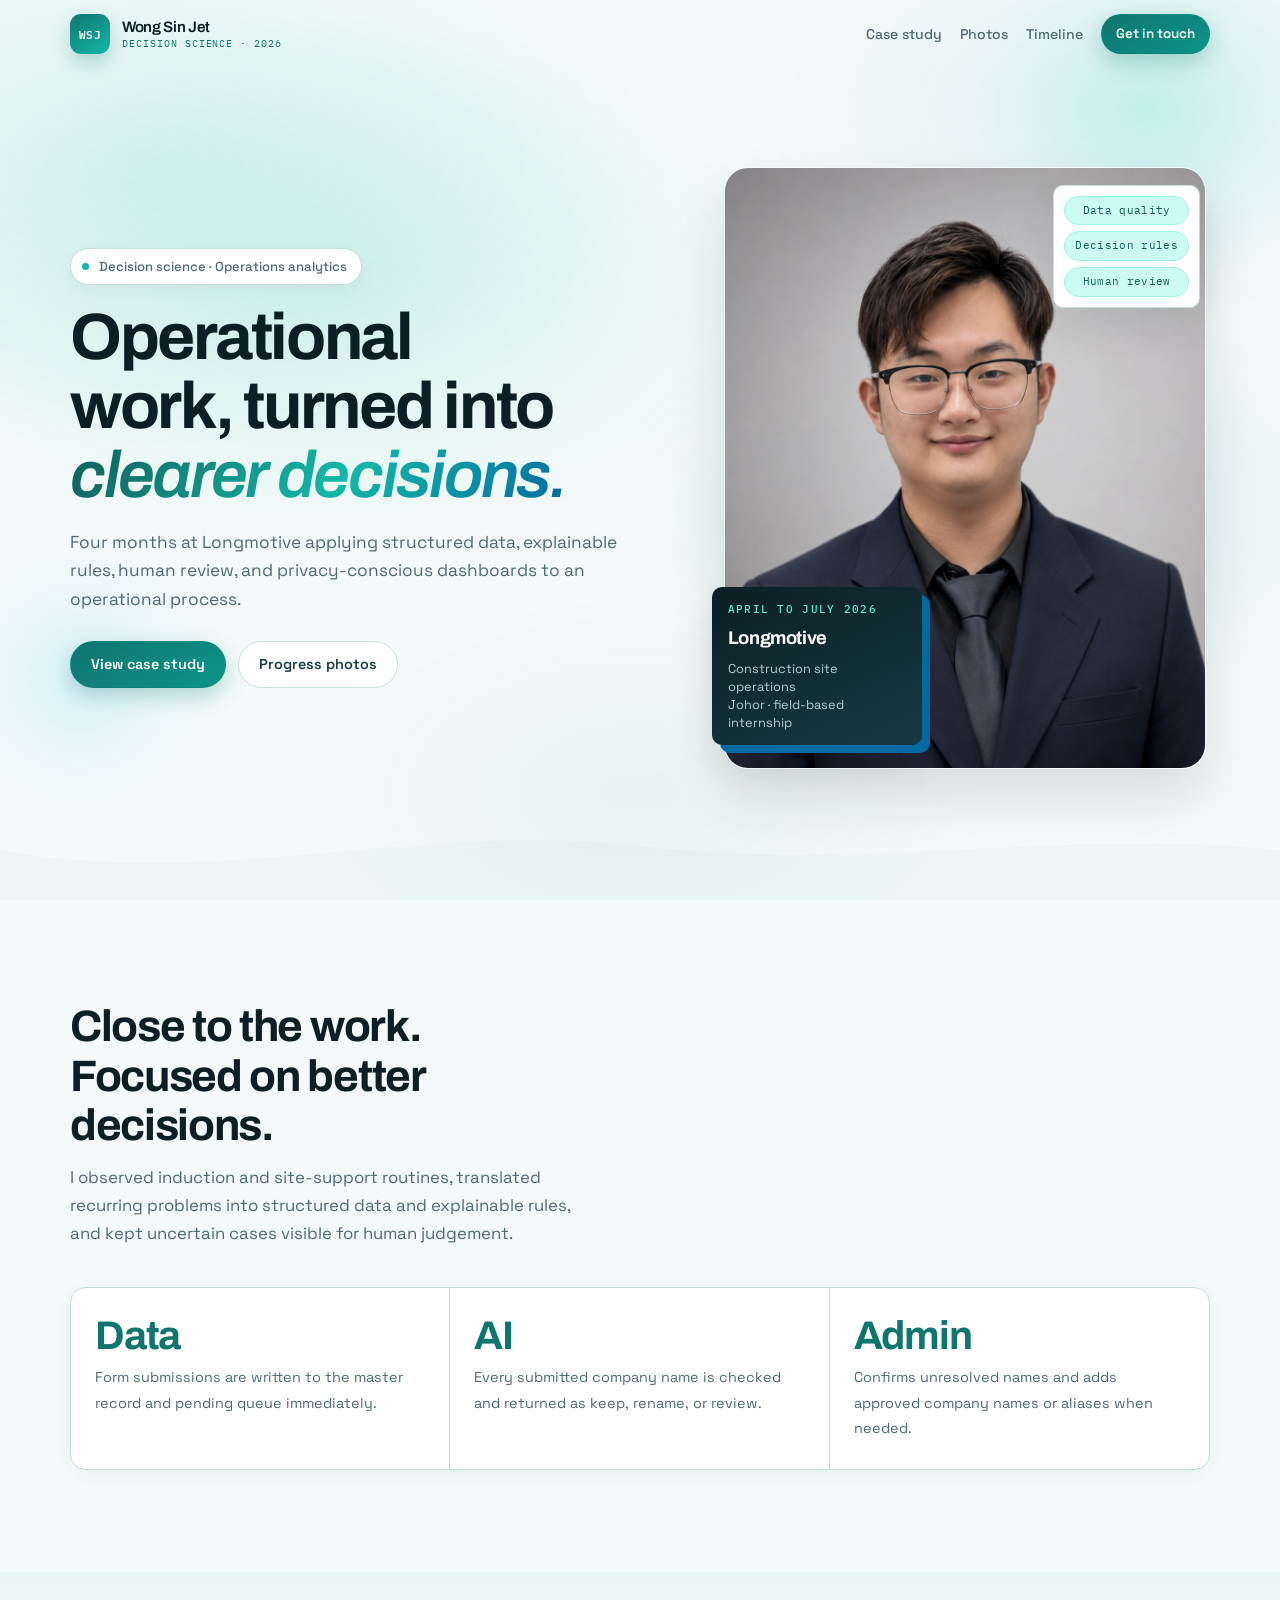
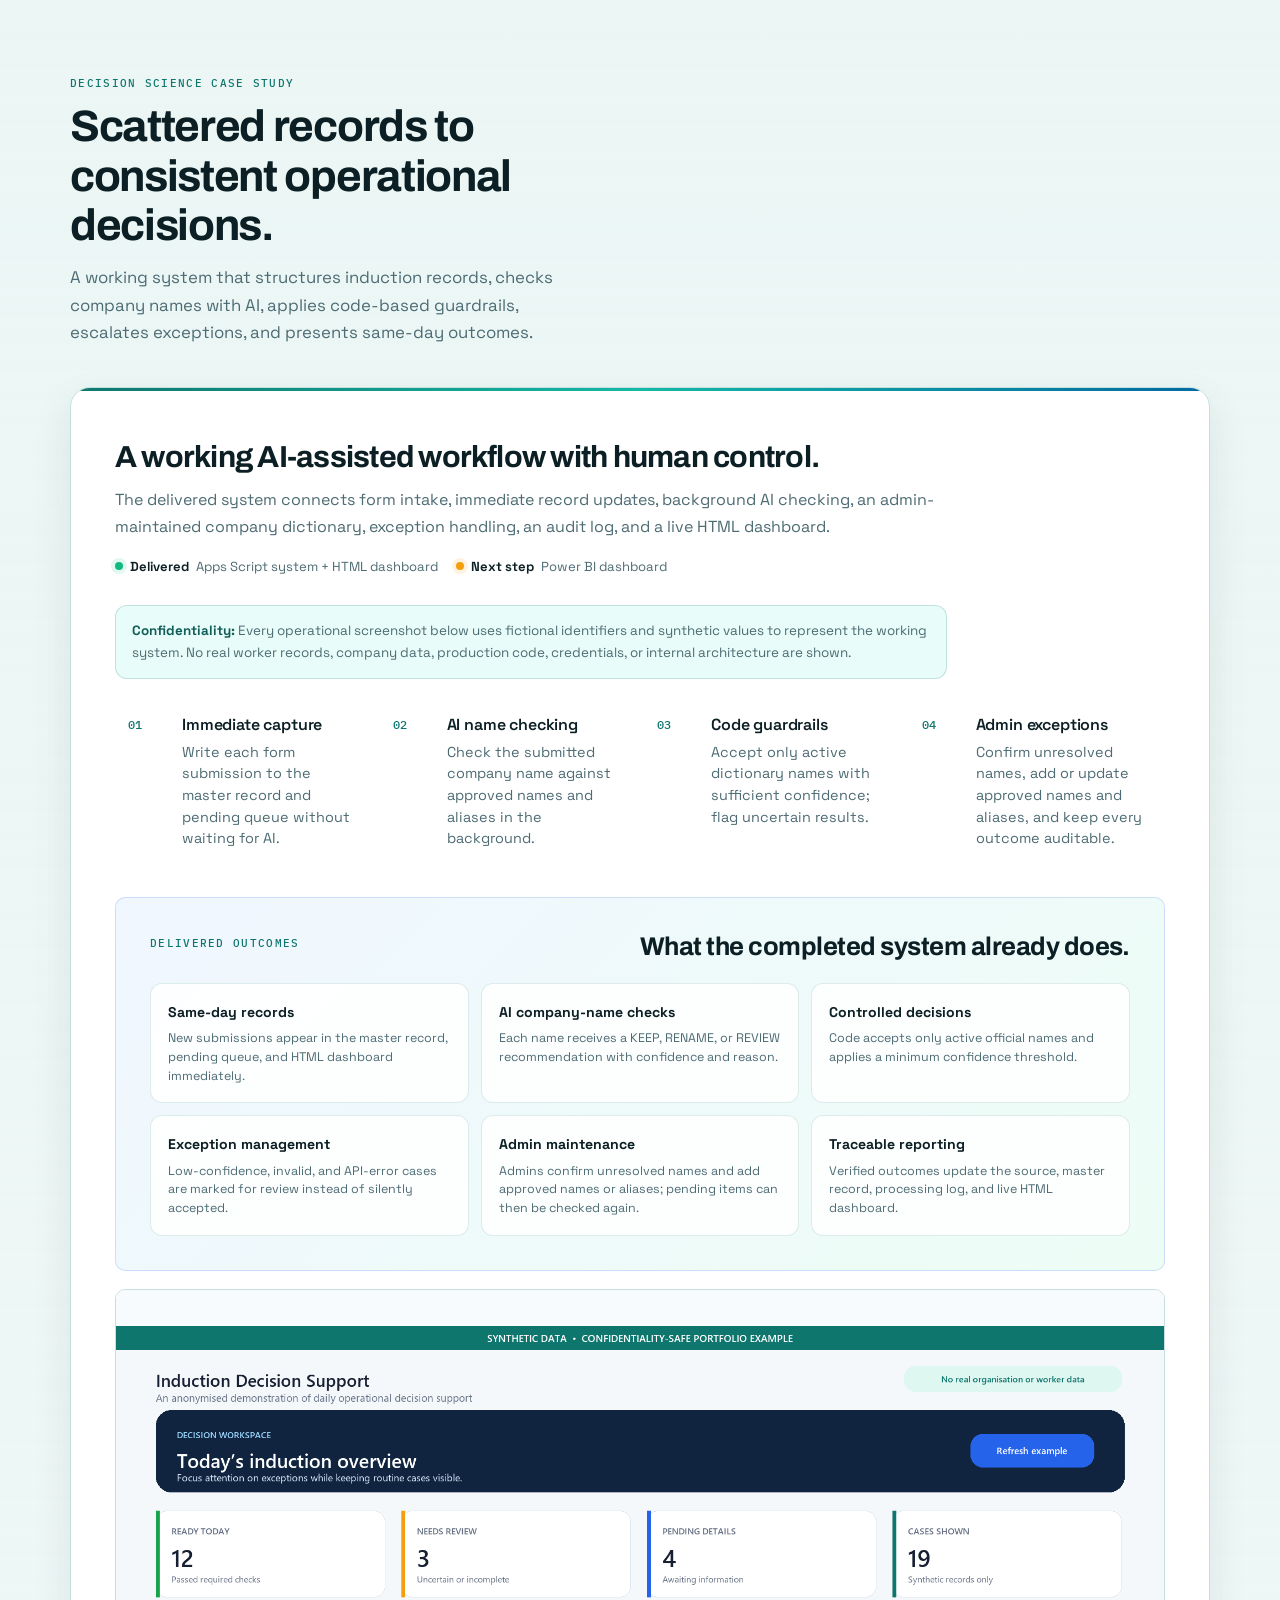
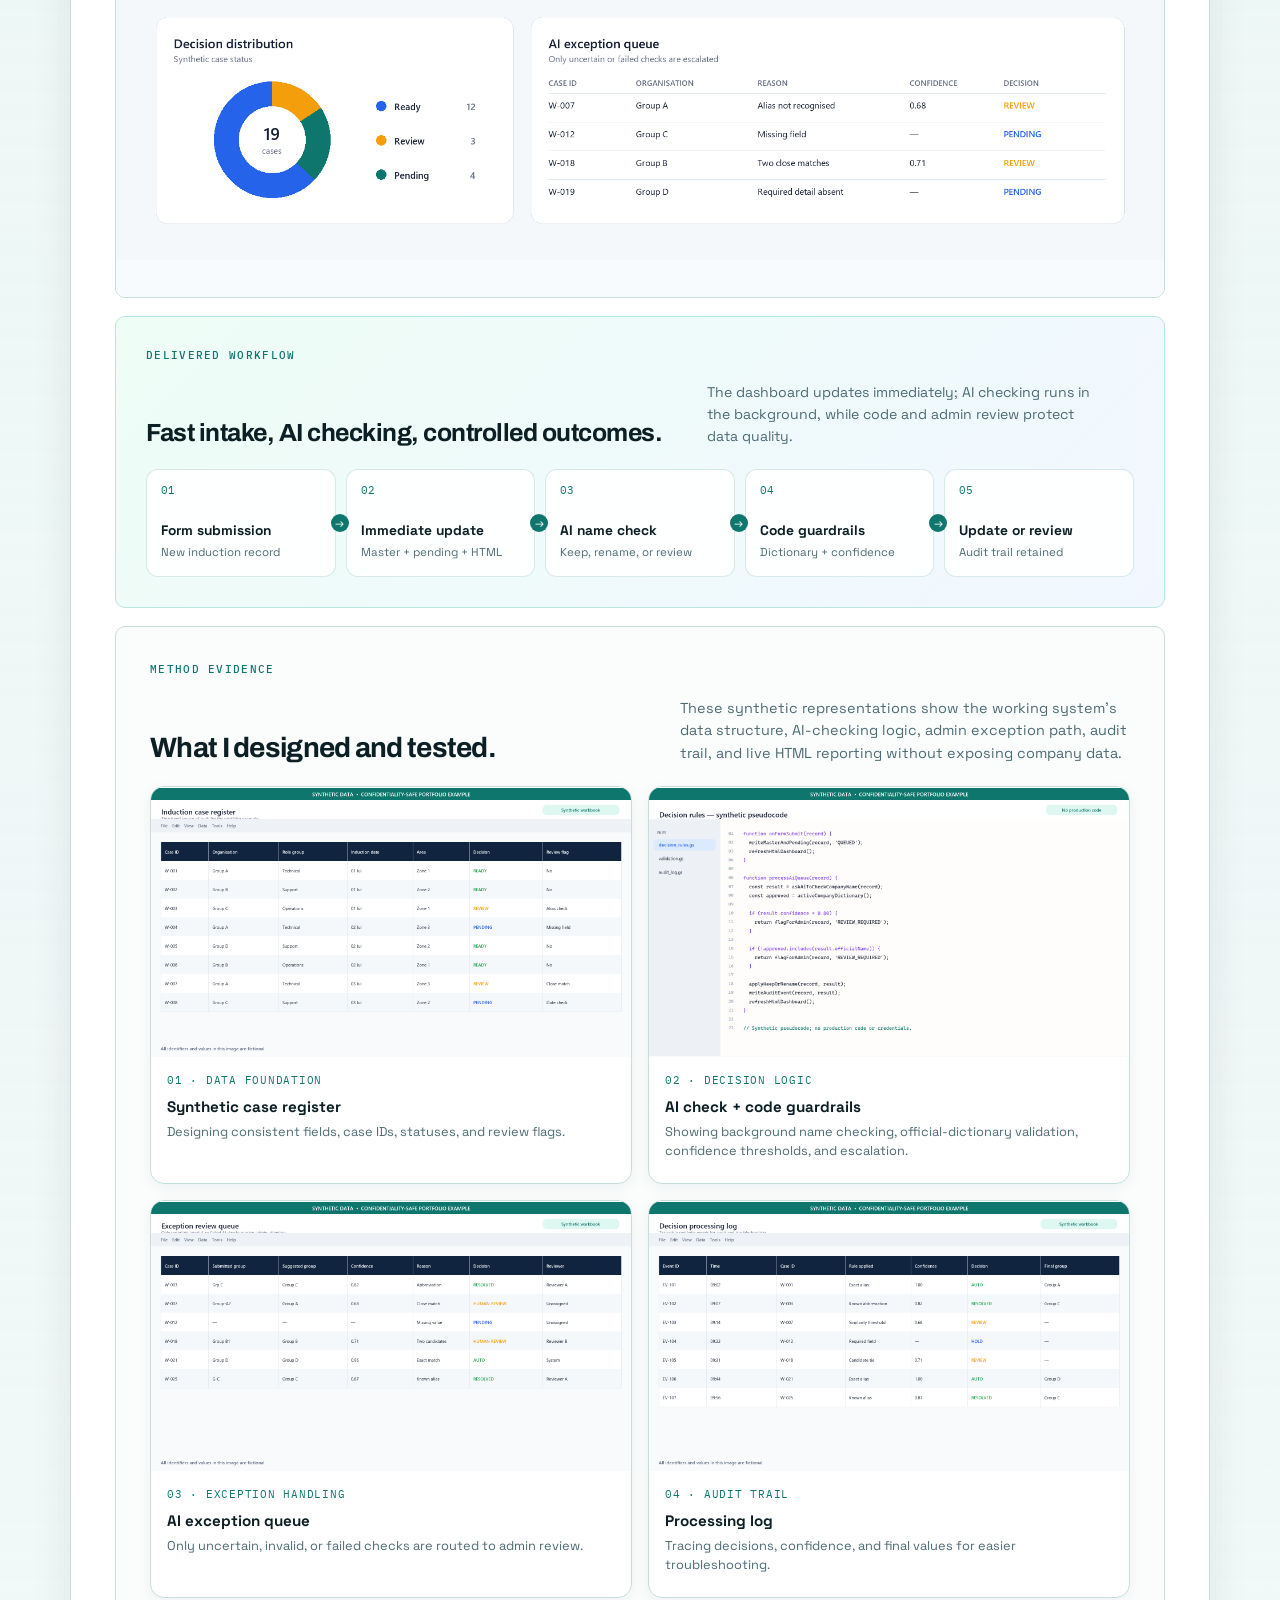
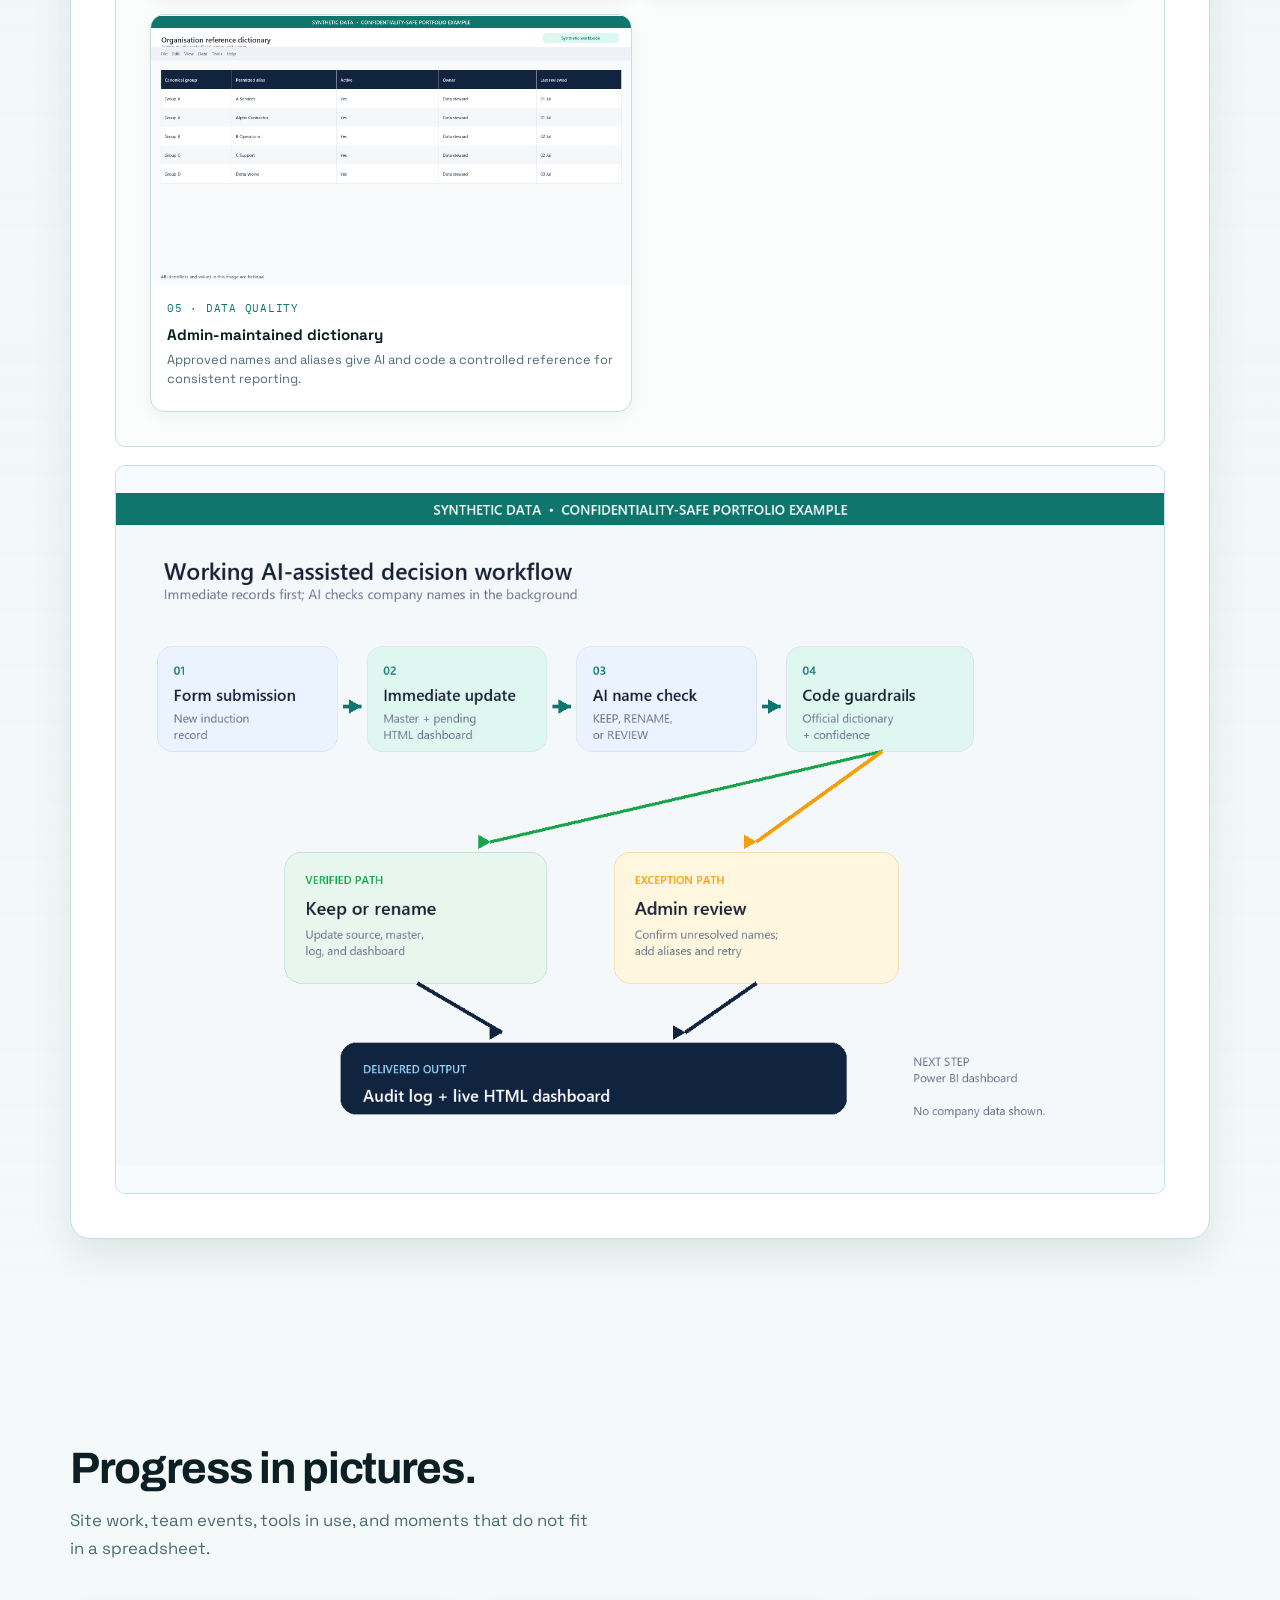
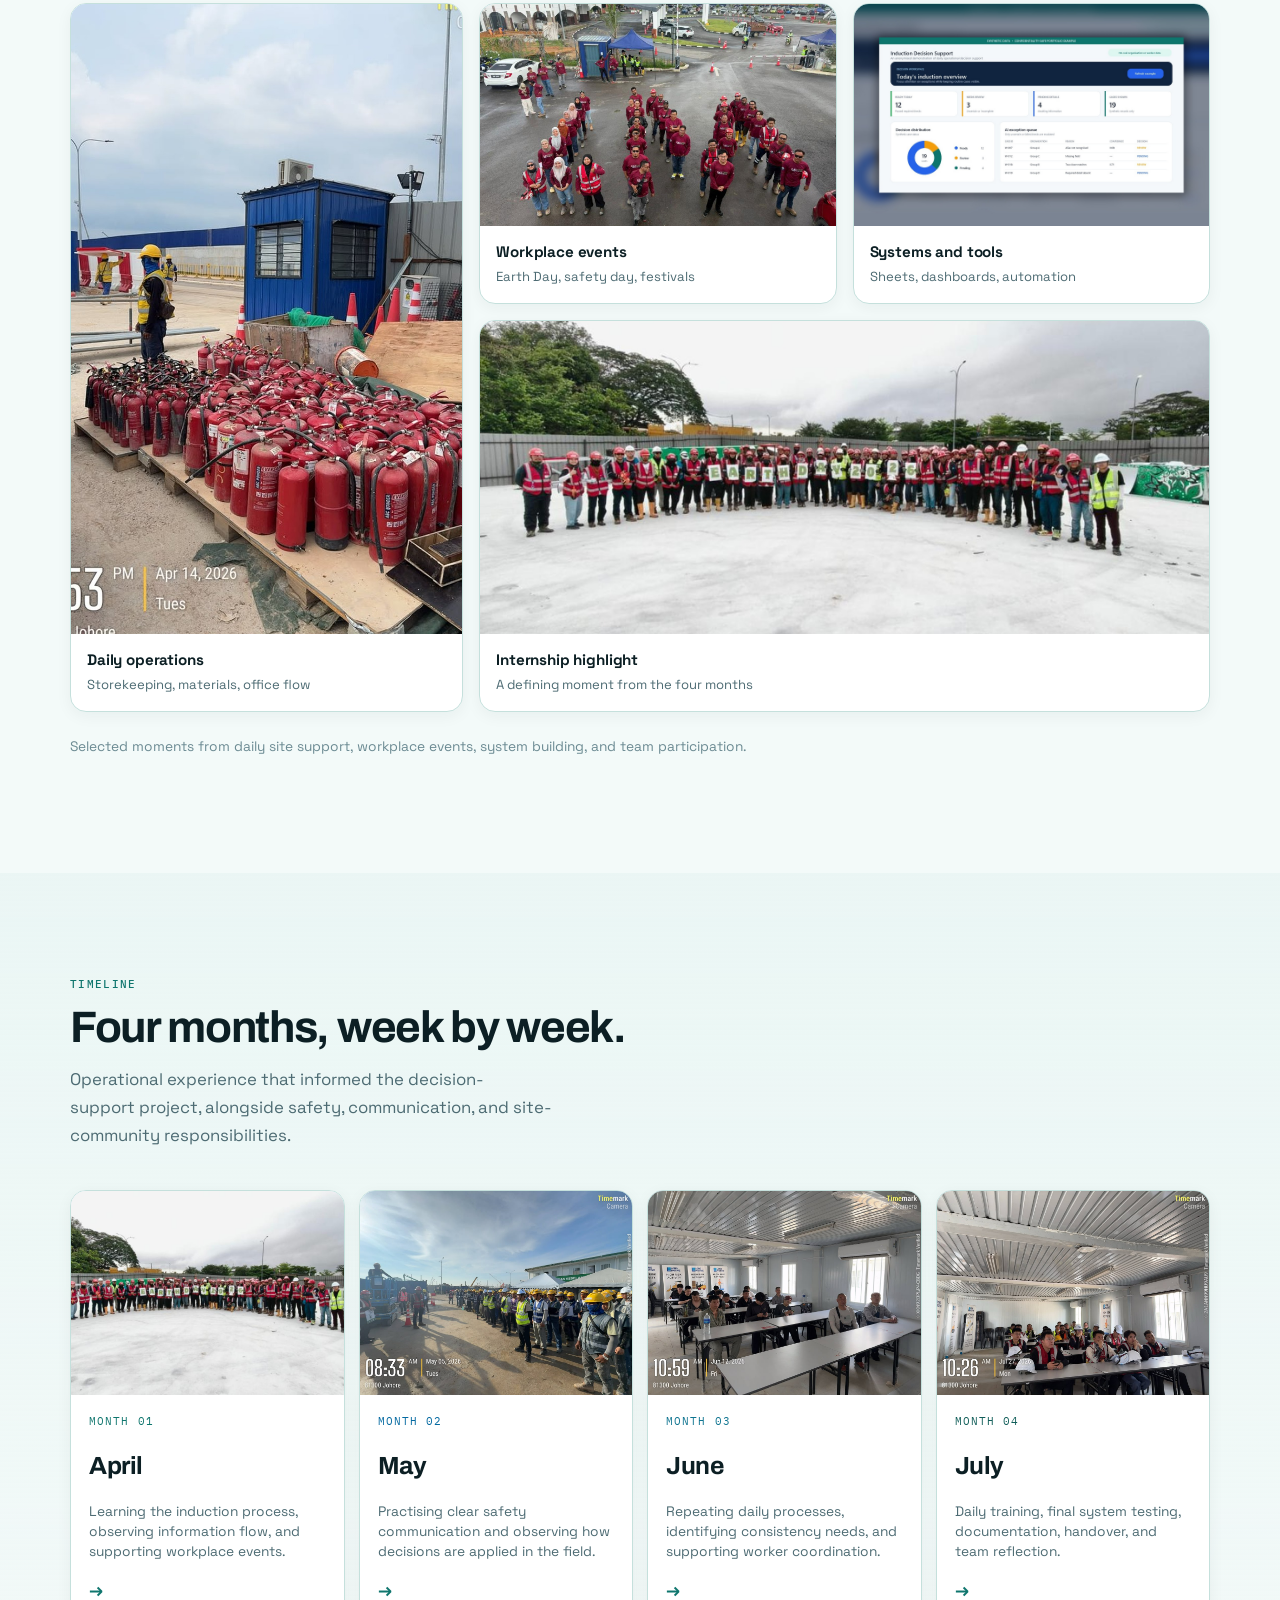
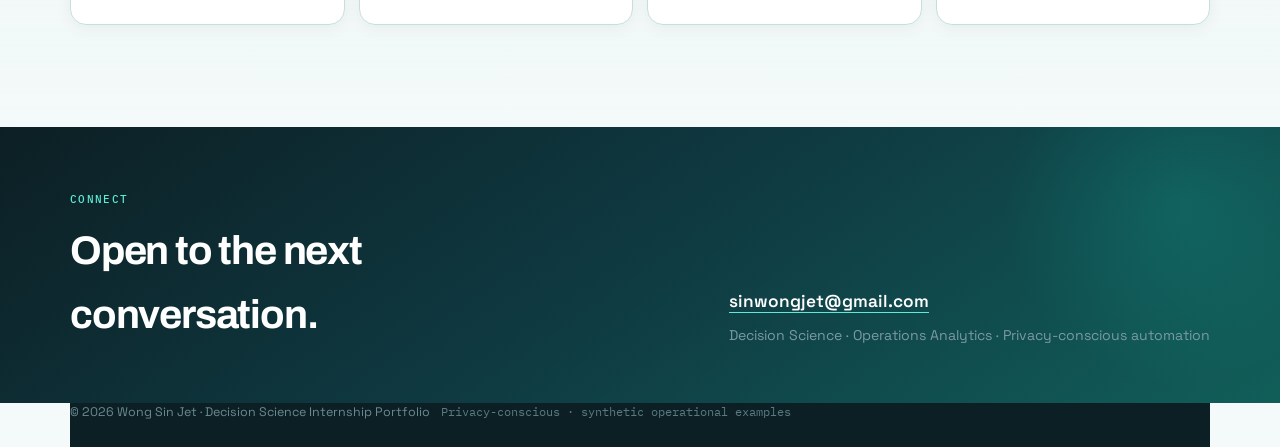
==== commit 91d2068b: "Align portfolio with working AI workflow" ====
--- a/index.html
+++ b/index.html
@@ -103,15 +103,15 @@
         <div class="stats reveal">
           <div class="stat">
             <b>Data</b>
-            <span>Consistent fields and reference values create a reliable decision foundation.</span>
+            <span>Form submissions are written to the master record and pending queue immediately.</span>
           </div>
           <div class="stat">
-            <b>Rules</b>
-            <span>Validation and matching logic make routine outcomes more consistent and explainable.</span>
+            <b>AI</b>
+            <span>Every submitted company name is checked and returned as keep, rename, or review.</span>
           </div>
           <div class="stat">
-            <b>Review</b>
-            <span>Uncertain cases remain visible so human judgement stays part of the workflow.</span>
+            <b>Admin</b>
+            <span>Confirms unresolved names and adds approved company names or aliases when needed.</span>
           </div>
         </div>
       </div>
@@ -124,57 +124,72 @@
           <span class="eyebrow">Decision science case study</span>
           <h2>Scattered records to consistent operational decisions.</h2>
           <p>
-            A privacy-conscious case study in structuring operational data, applying decision rules,
-            escalating exceptions, and presenting outcomes clearly.
+            A working system that structures induction records, checks company names with AI,
+            applies code-based guardrails, escalates exceptions, and presents same-day outcomes.
           </p>
         </div>
 
         <article class="project reveal">
           <div class="project-intro">
-            <h3>One decision workflow. Clear rules. Human review.</h3>
+            <h3>A working AI-assisted workflow with human control.</h3>
             <p>
-              The design connects intake, validation, standardisation, exception handling, and a dashboard.
-              Routine cases can be handled consistently while uncertain cases remain visible for review.
+              The delivered system connects form intake, immediate record updates, background AI checking,
+              an admin-maintained company dictionary, exception handling, an audit log, and a live HTML dashboard.
             </p>
             <div class="project-status" aria-label="Project delivery status">
-              <span><b class="status-dot live"></b><strong>Prototype</strong> Decision-support dashboard</span>
-              <span><b class="status-dot next"></b><strong>Privacy-safe evidence</strong> Synthetic examples only</span>
+              <span><b class="status-dot live"></b><strong>Delivered</strong> Apps Script system + HTML dashboard</span>
+              <span><b class="status-dot next"></b><strong>Next step</strong> Power BI dashboard</span>
             </div>
             <p class="privacy-note">
               <strong>Confidentiality:</strong> Every operational screenshot below uses fictional identifiers and
-              synthetic values. No real worker records, company data, production code, credentials, or internal
-              architecture are shown.
+              synthetic values to represent the working system. No real worker records, company data, production
+              code, credentials, or internal architecture are shown.
             </p>
           </div>
 
           <ol class="steps">
             <li>
               <div>
-                <h4>Problem framing</h4>
-                <p>Identify where inconsistent records and unclear exceptions slow down daily decisions.</p>
+                <h4>Immediate capture</h4>
+                <p>Write each form submission to the master record and pending queue without waiting for AI.</p>
               </div>
             </li>
             <li>
               <div>
-                <h4>Structured data</h4>
-                <p>Define consistent fields, case IDs, statuses, and reference values.</p>
+                <h4>AI name checking</h4>
+                <p>Check the submitted company name against approved names and aliases in the background.</p>
               </div>
             </li>
             <li>
               <div>
-                <h4>Decision logic</h4>
-                <p>Apply validation and matching rules while recording reasons and confidence.</p>
+                <h4>Code guardrails</h4>
+                <p>Accept only active dictionary names with sufficient confidence; flag uncertain results.</p>
               </div>
             </li>
             <li>
               <div>
-                <h4>Human review</h4>
-                <p>Escalate uncertain cases and present final outcomes in an explainable dashboard.</p>
+                <h4>Admin exceptions</h4>
+                <p>Confirm unresolved names, add or update approved names and aliases, and keep every outcome auditable.</p>
               </div>
             </li>
           </ol>
 
           <div class="shots">
+            <section class="outcome-panel wide" aria-labelledby="outcome-title">
+              <div class="outcome-heading">
+                <span class="eyebrow">Delivered outcomes</span>
+                <h4 id="outcome-title">What the completed system already does.</h4>
+              </div>
+              <div class="outcome-grid">
+                <article><strong>Same-day records</strong><span>New submissions appear in the master record, pending queue, and HTML dashboard immediately.</span></article>
+                <article><strong>AI company-name checks</strong><span>Each name receives a KEEP, RENAME, or REVIEW recommendation with confidence and reason.</span></article>
+                <article><strong>Controlled decisions</strong><span>Code accepts only active official names and applies a minimum confidence threshold.</span></article>
+                <article><strong>Exception management</strong><span>Low-confidence, invalid, and API-error cases are marked for review instead of silently accepted.</span></article>
+                <article><strong>Admin maintenance</strong><span>Admins confirm unresolved names and add approved names or aliases; pending items can then be checked again.</span></article>
+                <article><strong>Traceable reporting</strong><span>Verified outcomes update the source, master record, processing log, and live HTML dashboard.</span></article>
+              </div>
+            </section>
+
             <figure class="shot shot-dashboard wide">
               <div class="photo-slot">
                 <img src="images/dashboard.png" alt="Synthetic induction decision-support dashboard using fictional cases and values" data-photo>
@@ -188,23 +203,23 @@
                 </div>
               </div>
               <figcaption>
-                <strong>Privacy-safe decision dashboard</strong>
-                <span>Synthetic data &middot; design evidence only</span>
+                <strong>Privacy-safe representation of the live HTML dashboard</strong>
+                <span>Synthetic data &middot; working system evidence</span>
               </figcaption>
             </figure>
 
             <section class="workflow-summary wide" aria-labelledby="workflow-summary-title">
               <div class="workflow-summary-copy">
-                <span class="eyebrow">Decision logic</span>
-                <h4 id="workflow-summary-title">From structured input to explainable action.</h4>
-                <p>Each outcome keeps its reason visible; uncertain cases move to human review instead of being hidden.</p>
+                <span class="eyebrow">Delivered workflow</span>
+                <h4 id="workflow-summary-title">Fast intake, AI checking, controlled outcomes.</h4>
+                <p>The dashboard updates immediately; AI checking runs in the background, while code and admin review protect data quality.</p>
               </div>
               <ol class="flow-track">
-                <li><span>01</span><strong>Structured input</strong><small>Consistent fields</small></li>
-                <li><span>02</span><strong>Validation</strong><small>Required checks</small></li>
-                <li><span>03</span><strong>Standardisation</strong><small>Reference matching</small></li>
-                <li><span>04</span><strong>Human review</strong><small>Exception handling</small></li>
-                <li class="planned"><span>05</span><strong>Audit + dashboard</strong><small>Explainable outcome</small></li>
+                <li><span>01</span><strong>Form submission</strong><small>New induction record</small></li>
+                <li><span>02</span><strong>Immediate update</strong><small>Master + pending + HTML</small></li>
+                <li><span>03</span><strong>AI name check</strong><small>Keep, rename, or review</small></li>
+                <li><span>04</span><strong>Code guardrails</strong><small>Dictionary + confidence</small></li>
+                <li><span>05</span><strong>Update or review</strong><small>Audit trail retained</small></li>
               </ol>
             </section>
 
@@ -213,8 +228,8 @@
                 <span class="eyebrow">Method evidence</span>
                 <h4 id="daily-work-title">What I designed and tested.</h4>
                 <p>
-                  Confidential source material has been replaced with synthetic examples that demonstrate
-                  the data structure, rules, review path, audit trail, and reporting model.
+                  These synthetic representations show the working system’s data structure, AI-checking logic,
+                  admin exception path, audit trail, and live HTML reporting without exposing company data.
                 </p>
               </div>
 
@@ -244,8 +259,8 @@
                   </div>
                   <figcaption>
                     <span class="work-kicker">02 · Decision logic</span>
-                    <strong>Decision-rule pseudocode</strong>
-                    <span>Explaining validation, confidence thresholds, audit events, and escalation.</span>
+                    <strong>AI check + code guardrails</strong>
+                    <span>Showing background name checking, official-dictionary validation, confidence thresholds, and escalation.</span>
                   </figcaption>
                 </figure>
 
@@ -259,8 +274,8 @@
                   </div>
                   <figcaption>
                     <span class="work-kicker">03 · Exception handling</span>
-                    <strong>Review queue</strong>
-                    <span>Keeping uncertain matches visible and separating routine cases from human review.</span>
+                    <strong>AI exception queue</strong>
+                    <span>Only uncertain, invalid, or failed checks are routed to admin review.</span>
                   </figcaption>
                 </figure>
 
@@ -289,31 +304,17 @@
                   </div>
                   <figcaption>
                     <span class="work-kicker">05 · Data quality</span>
-                    <strong>Reference dictionary</strong>
-                    <span>Demonstrating how controlled names and aliases support consistent reporting.</span>
+                    <strong>Admin-maintained dictionary</strong>
+                    <span>Approved names and aliases give AI and code a controlled reference for consistent reporting.</span>
                   </figcaption>
                 </figure>
 
-                <figure class="work-shot work-shot-planned">
-                  <div class="photo-slot">
-                    <img src="images/daily-power-bi-setup.png" alt="Synthetic reporting model showing fictional fields and case records" data-photo loading="lazy" decoding="async">
-                    <div class="photo-placeholder">
-                      <span>Power BI Setup</span>
-                      <small>images/daily-power-bi-setup.png</small>
-                    </div>
-                  </div>
-                  <figcaption>
-                    <span class="work-kicker">06 · Next iteration</span>
-                    <strong>Reporting model <small class="work-badge">Concept</small></strong>
-                    <span>Showing the intended analytical structure without exposing a production dataset.</span>
-                  </figcaption>
-                </figure>
               </div>
             </section>
 
             <figure class="shot shot-workflow wide">
               <div class="photo-slot">
-                <img src="images/workflow.png" alt="Synthetic privacy-conscious decision workflow from structured input to human review and dashboard" data-photo>
+                <img src="images/workflow.png" alt="Synthetic representation of the working AI-assisted workflow from form submission to audit and HTML dashboard" data-photo>
                 <div class="photo-placeholder">
                   <svg viewBox="0 0 24 24" fill="none" stroke="currentColor" stroke-width="1.5" aria-hidden="true">
                     <rect x="3" y="4" width="18" height="14" rx="2"/>
@@ -324,8 +325,8 @@
                 </div>
               </div>
               <figcaption>
-                <strong>Privacy-conscious decision workflow</strong>
-                <span>Synthetic diagram &middot; no production architecture or confidential integrations</span>
+                <strong>Working AI-assisted decision workflow</strong>
+                <span>Synthetic diagram &middot; no production architecture, credentials, or company data</span>
               </figcaption>
             </figure>
           </div>
@@ -495,7 +496,7 @@
             <div class="month-body">
               <span class="num">Month 04</span>
               <h3>July</h3>
-              <p>Daily training, prototype testing, documentation, handover, and team reflection.</p>
+              <p>Daily training, final system testing, documentation, handover, and team reflection.</p>
               <span class="arrow" aria-hidden="true">→</span>
             </div>
           </a>
--- a/style-v6.css
+++ b/style-v6.css
@@ -618,6 +618,52 @@
   background: #f59e0b;
   box-shadow: 0 0 0 4px rgba(245, 158, 11, 0.12);
 }
+.outcome-panel {
+  grid-column: 1 / -1;
+  padding: clamp(22px, 3.2vw, 34px);
+  border: 1px solid rgba(37, 99, 235, 0.18);
+  border-radius: var(--radius-sm);
+  background: linear-gradient(135deg, rgba(239, 246, 255, 0.94), rgba(236, 253, 245, 0.94));
+}
+.outcome-heading {
+  display: flex;
+  align-items: end;
+  justify-content: space-between;
+  gap: 20px;
+  margin-bottom: 20px;
+}
+.outcome-heading h4 {
+  margin: 0;
+  font-family: var(--font-display);
+  font-size: clamp(1.25rem, 2vw, 1.65rem);
+  letter-spacing: -0.02em;
+  line-height: 1.2;
+}
+.outcome-grid {
+  display: grid;
+  grid-template-columns: repeat(3, minmax(0, 1fr));
+  gap: 12px;
+}
+.outcome-grid article {
+  padding: 17px;
+  border: 1px solid rgba(15, 118, 110, 0.14);
+  border-radius: 12px;
+  background: rgba(255, 255, 255, 0.88);
+}
+.outcome-grid strong,
+.outcome-grid span {
+  display: block;
+}
+.outcome-grid strong {
+  margin-bottom: 6px;
+  color: var(--ink);
+  font-size: 0.88rem;
+}
+.outcome-grid span {
+  color: var(--muted);
+  font-size: 0.78rem;
+  line-height: 1.5;
+}
 .shots {
   display: grid;
   grid-template-columns: 1fr 1fr;
@@ -1513,6 +1559,7 @@
 @media (max-width: 960px) {
   .hero-grid { gap: 36px; }
   .steps { grid-template-columns: 1fr 1fr; }
+  .outcome-grid { grid-template-columns: repeat(2, minmax(0, 1fr)); }
   .flow-track { grid-template-columns: repeat(3, minmax(0, 1fr)); }
   .flow-track li:not(:last-child)::after { display: none; }
   .gallery { grid-template-columns: 1fr 1fr; }
@@ -1546,6 +1593,8 @@
   .workflow-summary { grid-column: auto; }
   .workflow-summary-copy { grid-template-columns: 1fr; }
   .workflow-summary-copy .eyebrow { grid-column: auto; }
+  .outcome-heading { display: block; }
+  .outcome-heading .eyebrow { display: block; margin-bottom: 8px; }
   .flow-track { grid-template-columns: 1fr 1fr; }
   .daily-work { grid-column: auto; }
   .daily-work-head { grid-template-columns: 1fr; }
@@ -1570,6 +1619,7 @@
   .month-grid { grid-template-columns: 1fr; }
   .steps,
   .flow-track { grid-template-columns: 1fr; }
+  .outcome-grid { grid-template-columns: 1fr; }
   .hero-actions { flex-direction: column; align-items: stretch; }
   .hero-actions .btn { width: 100%; }
   .nav-links a:not(.btn) { display: none; }
